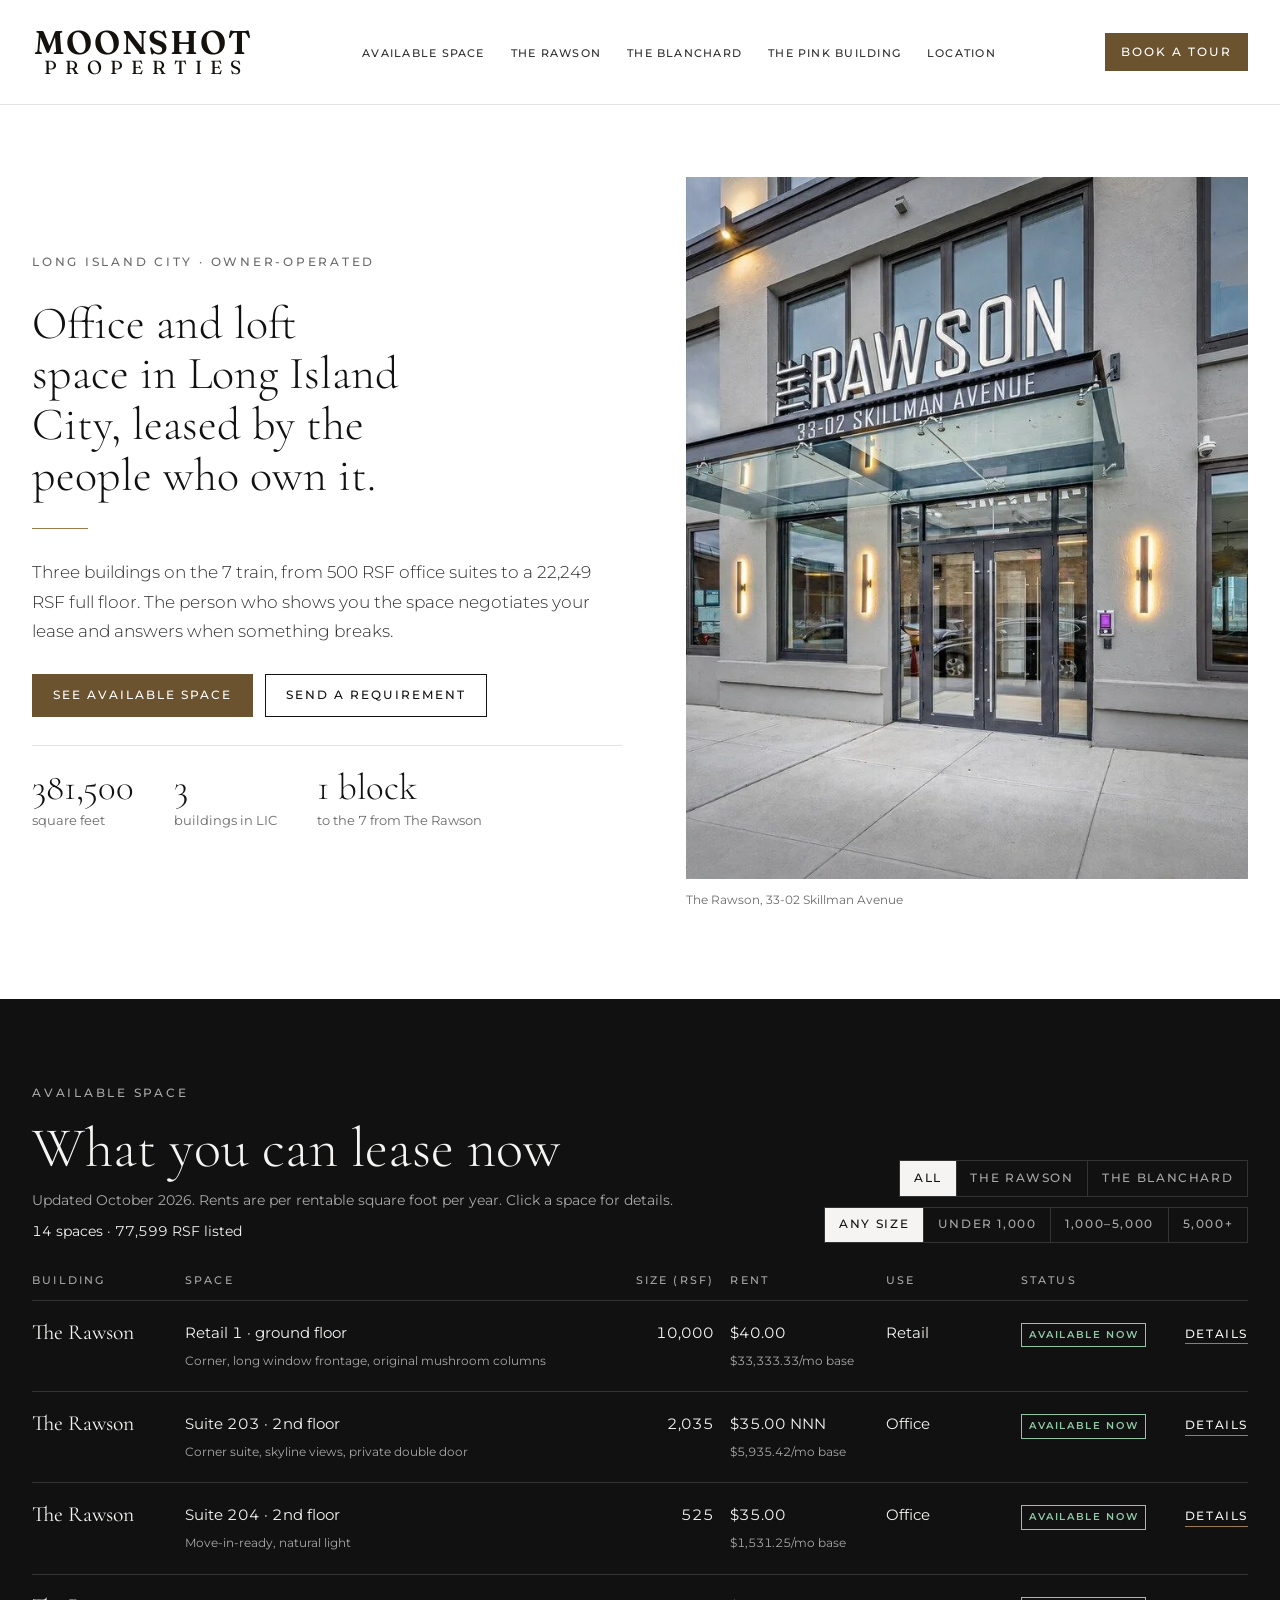
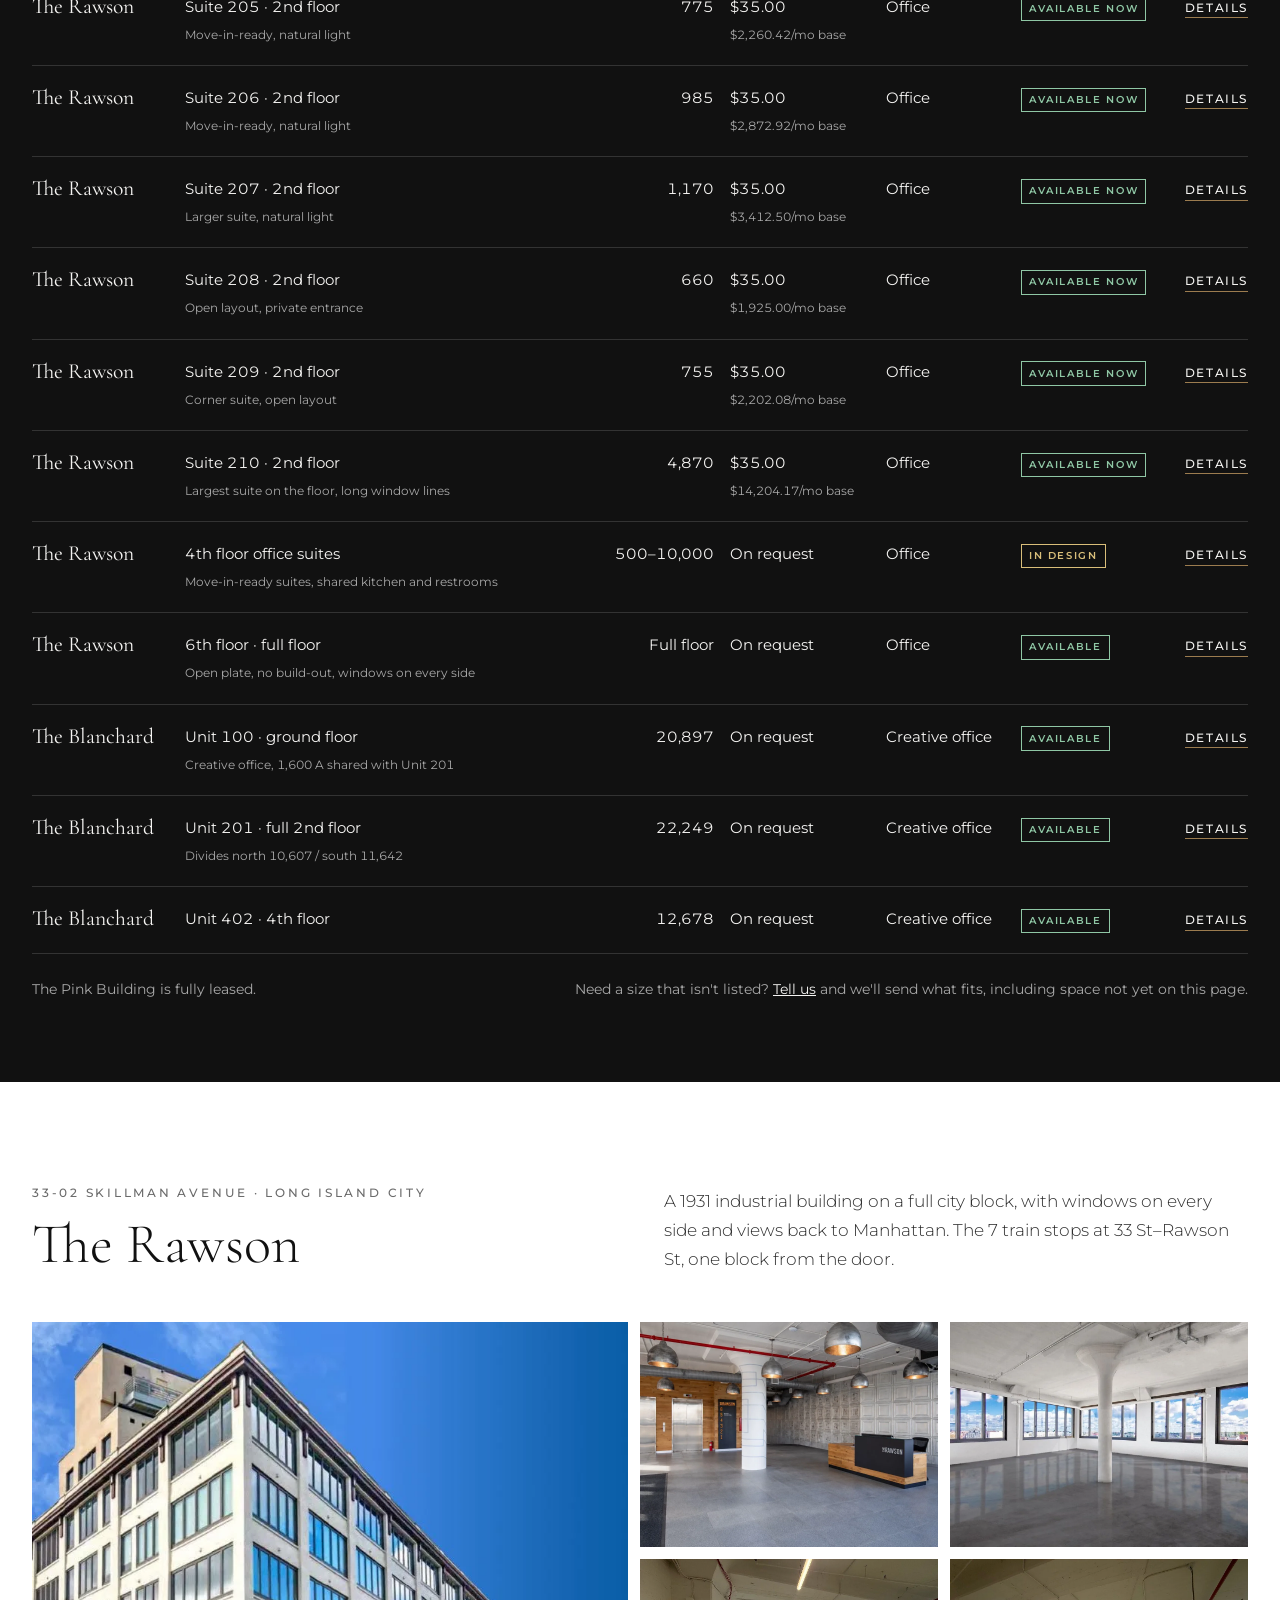
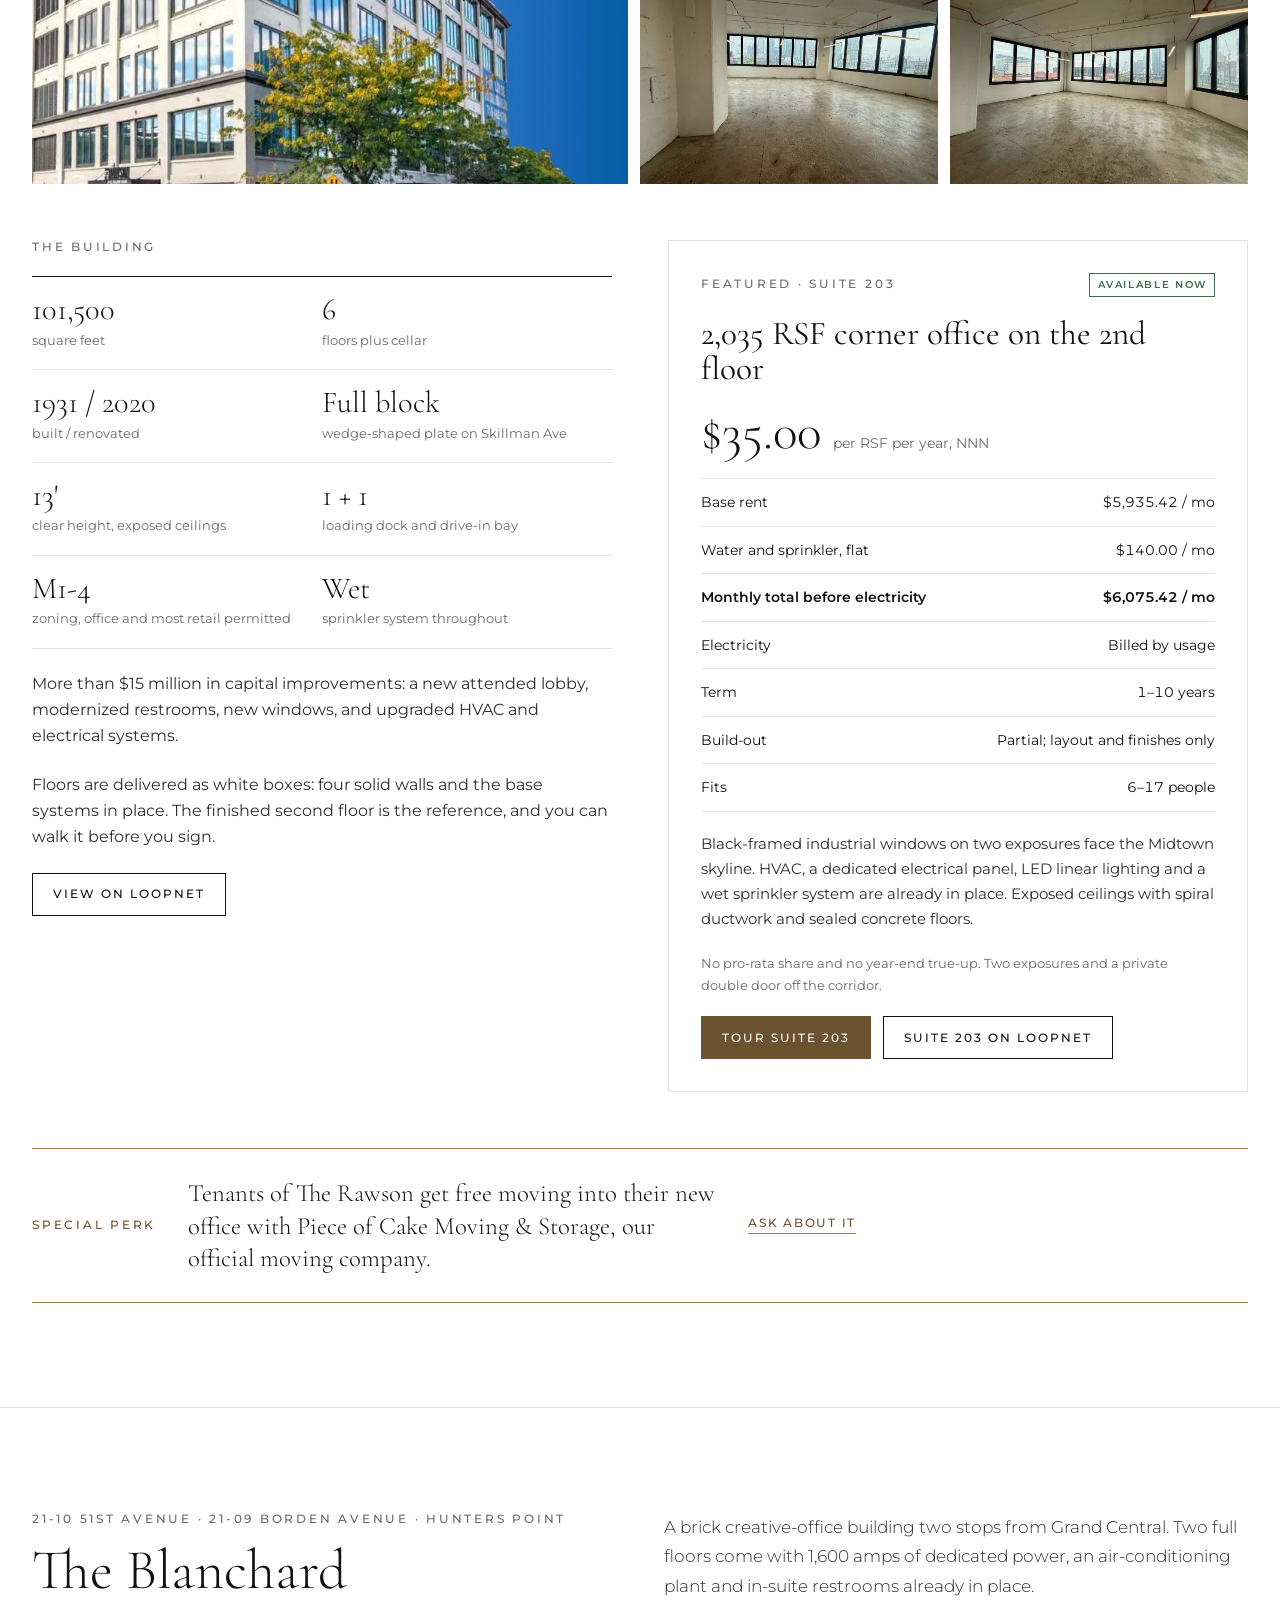
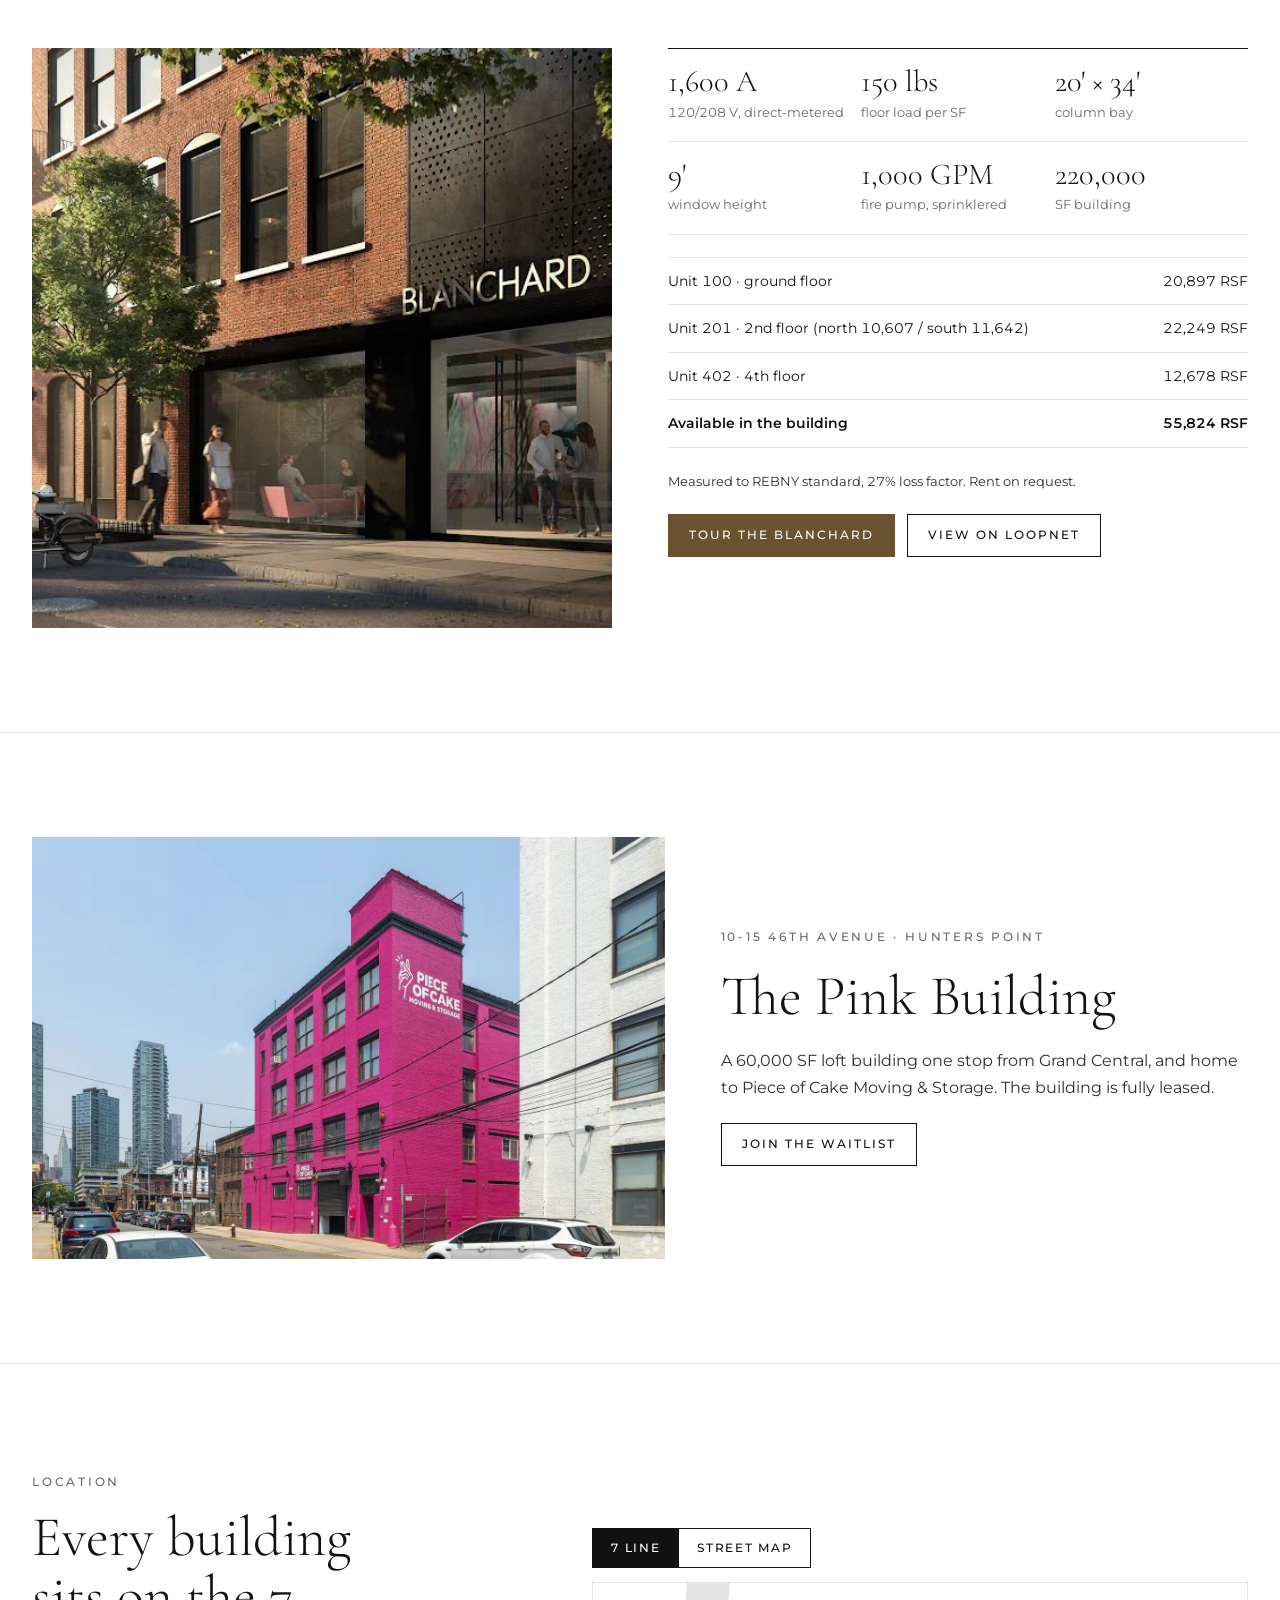
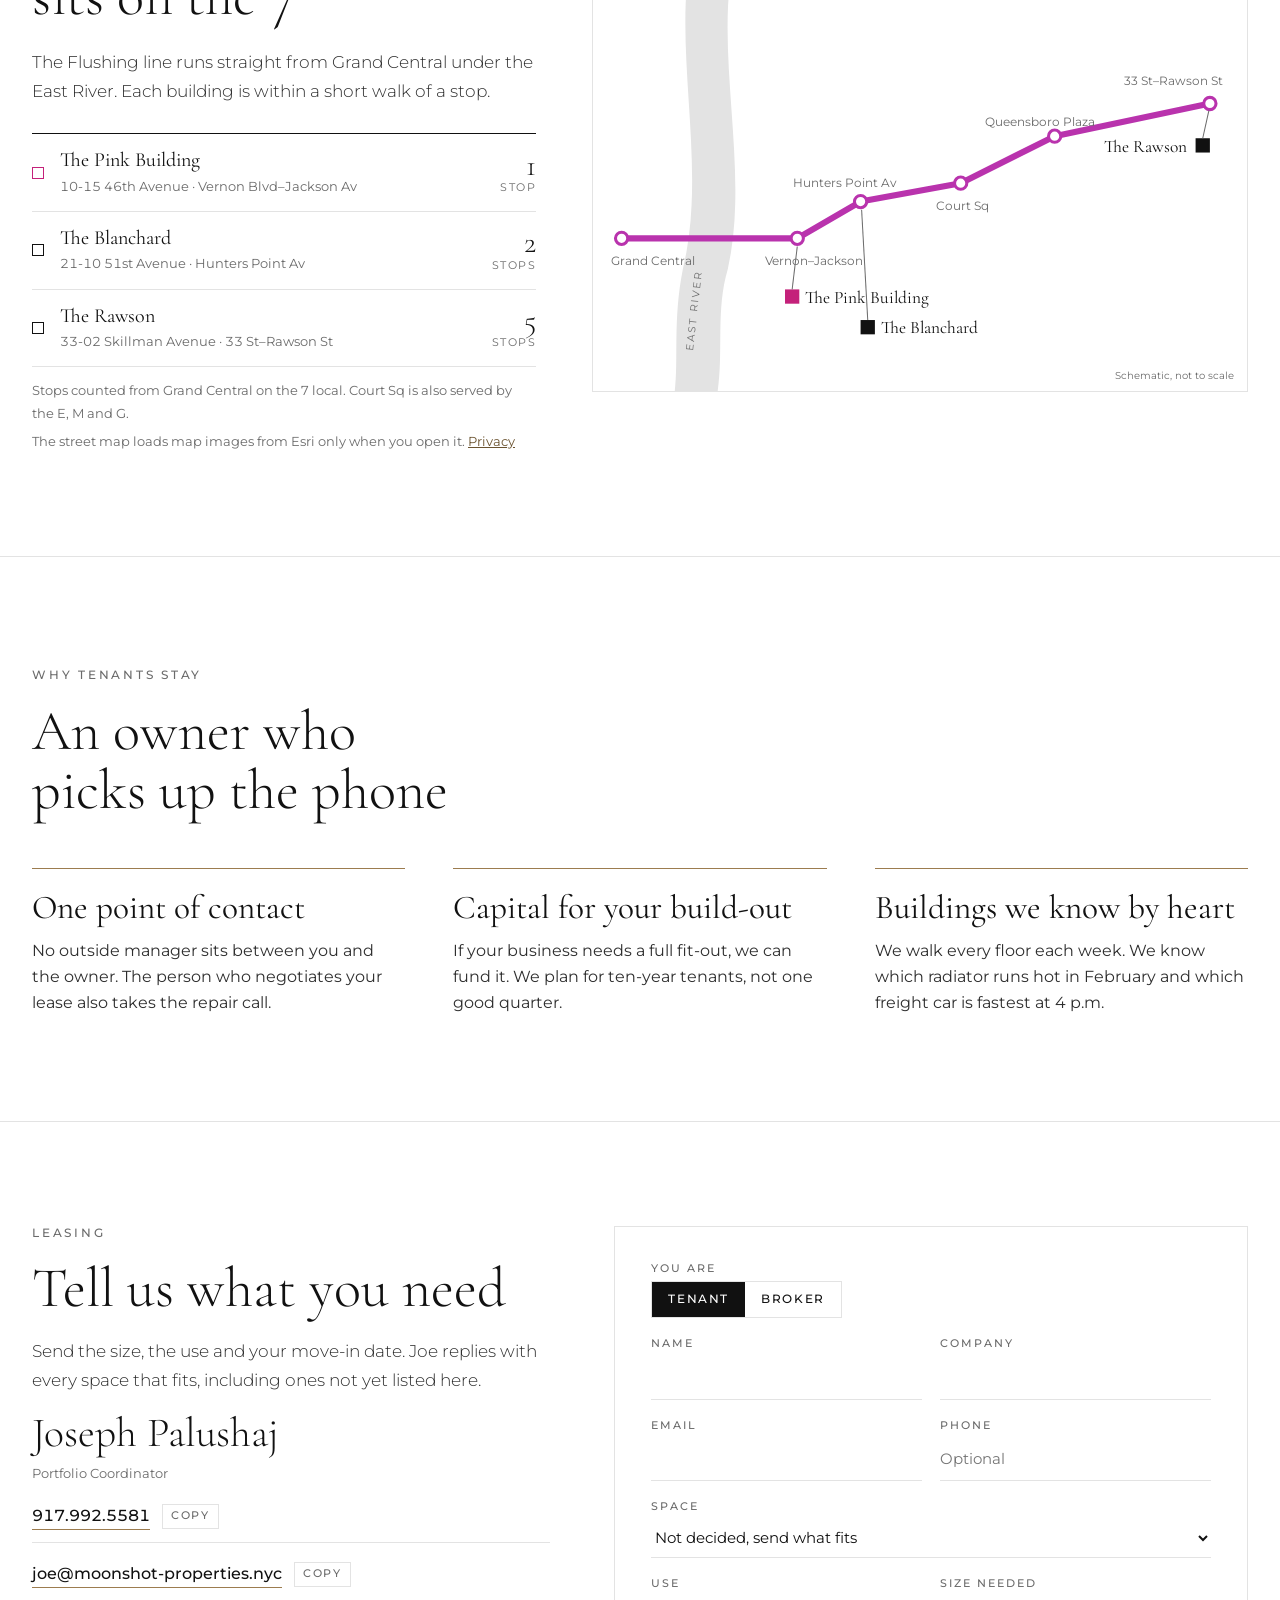
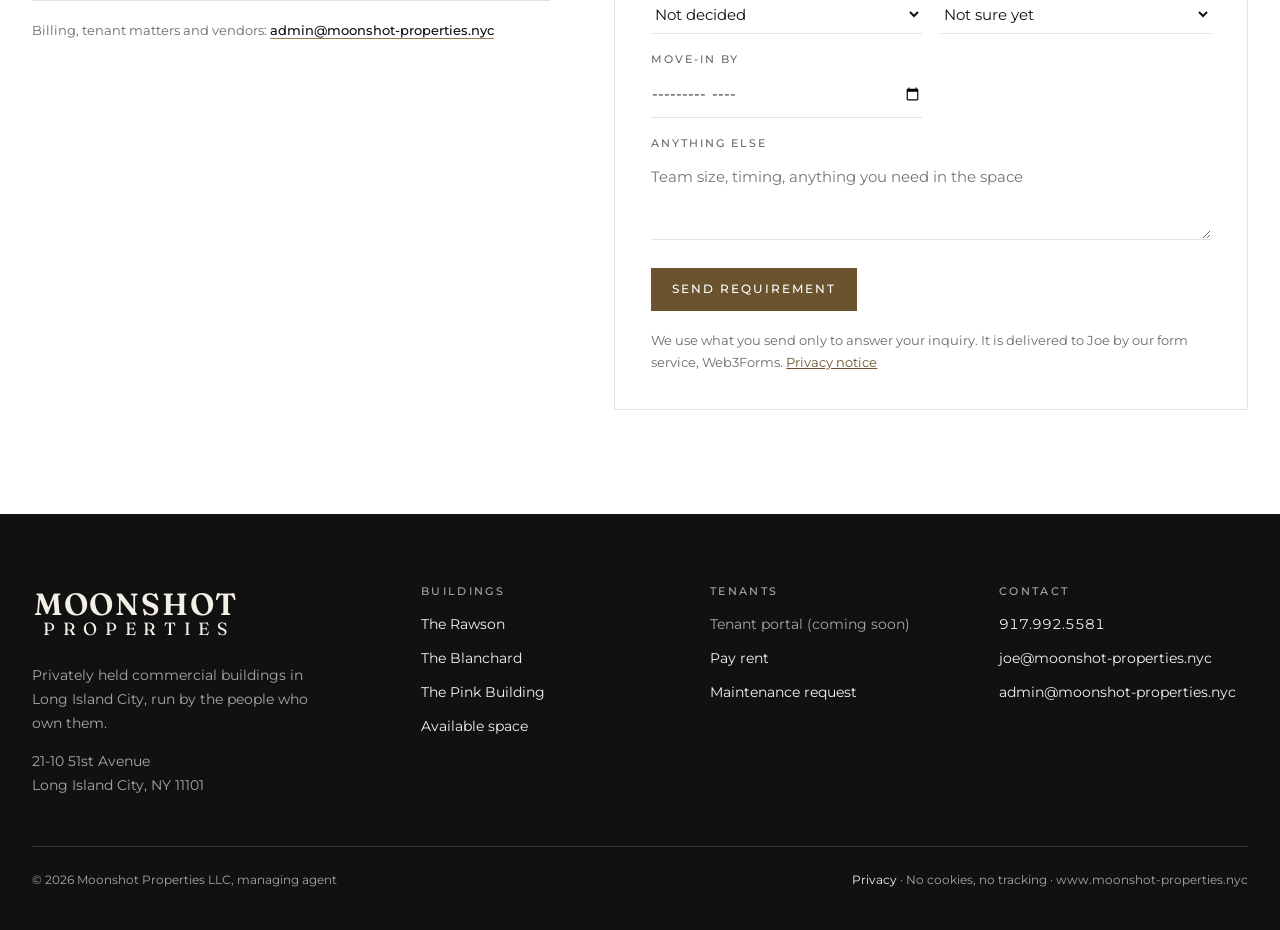
==== index.html @ b62a462c "v6.1 privacy and security" ====
<!DOCTYPE html>
<html lang="en">
<head>
<meta charset="utf-8">
<meta name="viewport" content="width=device-width, initial-scale=1, viewport-fit=cover">
<title>Moonshot Properties — Office and Loft Space in Long Island City</title>
<meta name="description" content="Office and loft space in Long Island City, leased by the people who own it. Three buildings on the 7 train, from 500 RSF office suites to a 22,249 RSF full floor.">
<link rel="canonical" href="https://www.moonshot-properties.nyc/">
<meta name="referrer" content="strict-origin-when-cross-origin">
<meta name="theme-color" content="#15110d">
<meta name="format-detection" content="telephone=yes">
<!-- GitHub Pages cannot set response headers, so the Content-Security-Policy ships here. See README.md. -->
<meta http-equiv="Content-Security-Policy" content="default-src 'none'; base-uri 'self'; form-action 'self'; object-src 'none'; script-src 'self'; style-src 'self' 'unsafe-inline'; font-src 'self'; img-src 'self' data: https://server.arcgisonline.com; connect-src https://api.web3forms.com; manifest-src 'self'; upgrade-insecure-requests">

<meta property="og:type" content="website">
<meta property="og:site_name" content="Moonshot Properties">
<meta property="og:title" content="Moonshot Properties — Office and Loft Space in Long Island City">
<meta property="og:description" content="Three buildings on the 7 train, from 500 RSF office suites to a 22,249 RSF full floor. Leased by the people who own them.">
<meta property="og:url" content="https://www.moonshot-properties.nyc/">
<meta property="og:image" content="https://www.moonshot-properties.nyc/images/og-image.jpg">
<meta property="og:image:width" content="1200">
<meta property="og:image:height" content="630">
<meta property="og:image:alt" content="The Blanchard, 21-10 51st Avenue, Long Island City">
<meta name="twitter:card" content="summary_large_image">
<meta name="twitter:title" content="Moonshot Properties — Office and Loft Space in Long Island City">
<meta name="twitter:description" content="Three buildings on the 7 train, leased by the people who own them.">
<meta name="twitter:image" content="https://www.moonshot-properties.nyc/images/og-image.jpg">

<link rel="icon" href="/favicon.ico" sizes="any">
<link rel="icon" href="/favicon.svg" type="image/svg+xml">
<link rel="icon" type="image/png" sizes="32x32" href="/favicon-32.png">
<link rel="icon" type="image/png" sizes="16x16" href="/favicon-16.png">
<link rel="icon" type="image/png" sizes="192x192" href="/favicon-192.png">
<link rel="apple-touch-icon" sizes="180x180" href="/favicon-180.png">
<link rel="manifest" href="/site.webmanifest">

<link rel="preload" href="fonts/montserrat-400.woff2" as="font" type="font/woff2" crossorigin="anonymous">
<link rel="preload" href="fonts/cormorant-garamond-300.woff2" as="font" type="font/woff2" crossorigin="anonymous">
<link rel="stylesheet" href="fonts/fonts.css">

<style>
:root{--bg:#fff;--surface:#fff;--ink:#111;--graphite:#2e2e2e;--muted:#6b6b6b;--line:#e3e3e3;--accent:#6b5330;--rule:#9c7c4f;--on-accent:#fff;--logo:#15110d;--ok:#3f6b52;
  --band:#111;--band-2:#1a1a1a;--band-ink:#f5f4f2;--band-muted:#a8a8a8;--band-line:#333;--seven:#b933ad;--pink:#c4217a;
  --serif:"Cormorant Garamond",Georgia,"Times New Roman",serif;--sans:"Montserrat",system-ui,-apple-system,"Segoe UI",sans-serif;color-scheme:light}
@media (prefers-color-scheme:dark){:root{--bg:#111;--surface:#1c1c1c;--ink:#f5f4f2;--graphite:#d6d3ce;--muted:#8e8a84;--line:#333;--accent:#b99a6b;--rule:#b99a6b;--on-accent:#111;--logo:#f4efe6;--ok:#6fa98a;--band:#000;--band-2:#151515;--band-line:#2a2a2a;color-scheme:dark}}
*{box-sizing:border-box}
html{scroll-behavior:smooth;scroll-padding-top:110px;-webkit-text-size-adjust:100%}
body{margin:0;background:var(--bg);color:var(--ink);font:400 15.5px/1.7 var(--sans);-webkit-font-smoothing:antialiased}
h1,h2,h3,h4,p{margin:0}
img{display:block;max-width:100%;height:auto}
a{color:var(--accent)}a:hover{color:var(--ink)}
button,input,select,textarea{font:inherit}
:focus-visible{outline:2px solid var(--rule);outline-offset:3px}
.skip{position:absolute;left:-9999px;top:0;background:var(--ink);color:var(--bg);padding:12px 20px;z-index:2000;text-decoration:none}
.skip:focus{left:12px;top:12px}
.wrap{max-width:1320px;margin:0 auto;padding-inline:clamp(16px,3vw,32px)}
.label{font:500 .72rem/1.3 var(--sans);letter-spacing:.24em;text-transform:uppercase;color:var(--muted)}
h1{font:300 clamp(2.2rem,3.6vw,3.4rem)/1.1 var(--serif);max-width:17ch;text-wrap:balance}
h2{font:300 clamp(2.3rem,4.4vw,3.8rem)/1.05 var(--serif);text-wrap:balance}
h3{font:400 clamp(1.7rem,2.6vw,2.2rem)/1.05 var(--serif)}
.lede{font-size:1.08rem;font-weight:300;color:var(--graphite);max-width:54ch;text-wrap:pretty}
.num{font-variant-numeric:tabular-nums lining-nums}
.rule{width:56px;height:1px;background:var(--rule);border:0;margin:0}
.note{font-size:.82rem;color:var(--muted)}
.btn{display:inline-flex;align-items:center;justify-content:center;gap:.6em;font:500 .78rem/1 var(--sans);letter-spacing:.16em;text-transform:uppercase;padding:1.15em 1.6em;border:1px solid var(--ink);border-radius:0;background:transparent;color:var(--ink);text-decoration:none;cursor:pointer;transition:background .2s,color .2s,border-color .2s}
.btn:hover{background:var(--ink);color:var(--bg)}
.btn-solid{background:var(--accent);border-color:var(--accent);color:var(--on-accent)}
.btn-solid:hover{background:var(--ink);border-color:var(--ink);color:var(--bg)}
.btn-row{display:flex;flex-wrap:wrap;gap:12px}
.textlink{font:500 .78rem/1 var(--sans);letter-spacing:.14em;text-transform:uppercase;color:var(--accent);text-decoration:none;border-bottom:1px solid var(--rule);padding-bottom:4px}

/* header */
.top{position:sticky;top:0;z-index:1000;background:var(--bg);border-bottom:1px solid var(--line)}
.nav{display:flex;align-items:center;justify-content:space-between;gap:24px;height:104px}
.brand{display:block;flex:none;color:var(--logo)}.brand svg{display:block;height:60px;width:auto}
.nav-links{display:flex;gap:26px;list-style:none;margin:0;padding:0;white-space:nowrap}
.nav-links a{font:500 .7rem/1 var(--sans);letter-spacing:.11em;text-transform:uppercase;text-decoration:none;color:var(--graphite)}
.nav-links a:hover{color:var(--accent)}
.nav-actions{display:flex;gap:10px;flex:none}
.nav-actions .btn{padding:.95em 1.2em;white-space:nowrap}
.menu-btn{display:none}
.mobile-nav{display:none;border-top:1px solid var(--line);padding:8px clamp(16px,3vw,32px) 20px}
.mobile-nav a{display:block;font:400 1.5rem/1.2 var(--serif);color:var(--ink);text-decoration:none;padding:14px 0;border-bottom:1px solid var(--line)}
.top.open .mobile-nav{display:block}
@media (max-width:1140px){.nav-links{display:none}.menu-btn{display:inline-flex}}
@media (max-width:640px){.nav{height:80px}.brand svg{height:42px}}

/* hero */
.hero{display:grid;grid-template-columns:1.05fr 1fr;gap:64px;align-items:center;padding-block:72px 88px}
.hero-copy{display:flex;flex-direction:column;gap:28px}
.facts{display:flex;flex-wrap:wrap;gap:20px 40px;border-top:1px solid var(--line);padding-top:24px}
.fact b{display:block;font:300 2.3rem/1 var(--serif)}
.fact span{font-size:.8rem;color:var(--muted)}
.hero figure{margin:0}
.hero figure img{width:100%;aspect-ratio:4/5;object-fit:cover}
figcaption{font-size:.78rem;color:var(--muted);margin-top:10px}
@media (max-width:960px){.hero{grid-template-columns:1fr;gap:40px;padding-block:44px 64px}.hero figure img{aspect-ratio:4/3}}

/* availability */
.avail{background:var(--band);color:var(--band-ink);padding-block:80px}
.avail .label{color:var(--band-muted)}
.avail-head{display:flex;justify-content:space-between;align-items:flex-end;gap:24px;flex-wrap:wrap;margin-bottom:32px}
.avail-head p{color:var(--band-muted);font-size:.9rem;margin-top:10px}
.avail-head .count{color:var(--band-ink);margin-top:6px}
.filters{display:flex;flex-direction:column;gap:10px;align-items:flex-start}
@media (min-width:1180px){.filters{align-items:flex-end}}
.seg{display:flex;flex-wrap:wrap;border:1px solid var(--band-line)}
.seg button{font:500 .72rem/1 var(--sans);letter-spacing:.14em;text-transform:uppercase;background:transparent;color:var(--band-muted);border:0;border-right:1px solid var(--band-line);padding:1em 1.2em;cursor:pointer;border-radius:0}
.seg button:last-child{border-right:0}
.seg button[aria-pressed="true"]{background:var(--band-ink);color:#111}
table{width:100%;border-collapse:collapse}
th{font:500 .68rem/1 var(--sans);letter-spacing:.2em;text-transform:uppercase;color:var(--band-muted);text-align:left;padding:0 16px 14px 0;border-bottom:1px solid var(--band-line)}
th.r,td.r{text-align:right}
tr.row{cursor:pointer}
tr.row:hover,tr.row.open{background:var(--band-2)}
td{padding:20px 16px 20px 0;border-bottom:1px solid var(--band-line);vertical-align:top;font-size:.92rem}
tr.row.open td{border-bottom-color:var(--band-2)}
td.bldg{font:400 1.35rem/1.1 var(--serif);white-space:nowrap}
td small{display:block;color:var(--band-muted);font-size:.78rem;margin-top:4px}
td.act{padding-right:0;text-align:right}
.st{display:inline-block;font:600 .64rem/1 var(--sans);letter-spacing:.16em;text-transform:uppercase;padding:.6em .7em;border:1px solid currentColor;white-space:nowrap;color:#8fc7a5}
.st.design{color:#d9be7a}
.toggle{background:none;border:0;padding:0 0 3px;color:var(--band-ink);font:500 .72rem/1 var(--sans);letter-spacing:.14em;text-transform:uppercase;border-bottom:1px solid #9c7c4f;cursor:pointer;white-space:nowrap}
tr.detail td{background:var(--band-2);padding:0 24px}
.detail-grid{display:grid;grid-template-columns:repeat(auto-fit,minmax(min(100%,340px),1fr));gap:28px 48px;padding:4px 0 32px}
.detail-grid p{font-size:.92rem;line-height:1.7;color:#d6d3ce;max-width:62ch;text-wrap:pretty}
.chips{display:flex;flex-wrap:wrap;gap:8px;margin-top:16px}
.chips span{font-size:.78rem;color:var(--band-ink);border:1px solid var(--band-line);padding:6px 10px}
.specs{border-top:1px solid var(--band-line);font-size:.88rem;margin-bottom:18px}
.specs div{display:flex;justify-content:space-between;gap:16px;padding:10px 0;border-bottom:1px solid var(--band-line)}
.specs dt{color:var(--band-muted)}.specs dd{margin:0;text-align:right}
.btn-light{background:#b99a6b;border-color:#b99a6b;color:#111}
.btn-light:hover{background:var(--band-ink);border-color:var(--band-ink);color:#111}
.btn-outline-light{border-color:var(--band-ink);color:var(--band-ink)}
.btn-outline-light:hover{background:var(--band-ink);color:#111}
.cards{display:none;border-top:1px solid var(--band-line)}
.card{border-bottom:1px solid var(--band-line)}
.card.open{background:var(--band-2)}
.card-head{display:flex;flex-direction:column;gap:6px;padding:18px 0;cursor:pointer;width:100%;background:none;border:0;color:inherit;text-align:left}
.card-head .t{display:flex;justify-content:space-between;gap:12px;align-items:baseline}
.card-head .bn{font:400 1.35rem/1.1 var(--serif)}
.card-head .meta{font-size:.82rem;color:var(--band-muted)}
.card .detail-grid{padding:0 0 24px}
@media (max-width:760px){.table-wrap{display:none}.cards{display:block}}
.avail-foot{display:flex;justify-content:space-between;gap:16px;flex-wrap:wrap;margin-top:24px;font-size:.85rem;color:var(--band-muted)}
.avail-foot a{color:var(--band-ink)}

/* buildings */
section.bld{padding-block:104px;border-bottom:1px solid var(--line)}
.bld-head{display:grid;grid-template-columns:1fr 1fr;gap:48px;align-items:end;margin-bottom:48px}
.bld-head .addr{display:flex;flex-direction:column;gap:14px}
.gallery{display:grid;grid-template-columns:2fr 1fr 1fr;gap:12px}
.gallery img{width:100%;height:100%;object-fit:cover;aspect-ratio:4/3}
.gallery .big{grid-row:span 2;aspect-ratio:4/3.1}
.split{display:grid;grid-template-columns:1fr 1fr;gap:56px;margin-top:56px}
.col{display:flex;flex-direction:column;gap:22px}
.col p{color:var(--graphite);max-width:58ch}
.facts-list{display:grid;grid-template-columns:1fr 1fr;border-top:1px solid var(--ink)}
.facts-list.fill{grid-template-columns:repeat(auto-fill,minmax(150px,1fr))}
.facts-list div{padding:16px 16px 16px 0;border-bottom:1px solid var(--line)}
.facts-list b{display:block;font:300 1.9rem/1.1 var(--serif)}
.facts-list span{font-size:.8rem;color:var(--muted)}
.feature{border:1px solid var(--line);background:var(--surface);padding:clamp(22px,3vw,32px);display:flex;flex-direction:column;gap:20px}
.feature-top{display:flex;justify-content:space-between;gap:12px;flex-wrap:wrap;align-items:center}
.feature .st{color:var(--ok)}
.price{display:flex;align-items:baseline;gap:12px;flex-wrap:wrap}
.price b{font:300 3.2rem/1 var(--serif)}
.price span{color:var(--muted);font-size:.85rem}
.lines{border-top:1px solid var(--line);font-size:.9rem}
.lines div{display:flex;justify-content:space-between;gap:16px;padding:11px 0;border-bottom:1px solid var(--line)}
.lines div span:last-child{text-align:right}
.lines .tot{font-weight:600}
.perk{margin-top:56px;display:flex;flex-wrap:wrap;gap:12px 32px;align-items:center;border-top:1px solid var(--rule);border-bottom:1px solid var(--rule);padding-block:28px}
.perk .label{color:var(--accent)}
.perk p{flex:1 1 380px;font:300 1.55rem/1.3 var(--serif);max-width:44ch}
.one-img img{width:100%;aspect-ratio:1/1;object-fit:cover}
.pink-grid{display:grid;grid-template-columns:1.2fr 1fr;gap:56px;align-items:center}
.pink-grid img{width:100%;aspect-ratio:3/2;object-fit:cover}
@media (max-width:900px){.bld-head,.split,.pink-grid{grid-template-columns:1fr;gap:32px}}
@media (max-width:760px){.gallery{grid-template-columns:1fr 1fr}.gallery .big{grid-column:span 2;grid-row:auto}}
@media (max-width:640px){section.bld{padding-block:64px}}

/* location */
.loc{padding-block:104px;border-bottom:1px solid var(--line)}
.loc-grid{display:grid;grid-template-columns:1fr 1.3fr;gap:56px;align-items:center}
.stops{border-top:1px solid var(--ink);margin-top:28px}
.stop{display:grid;grid-template-columns:auto 1fr auto;gap:16px;align-items:center;width:100%;padding:14px 0;border:0;border-bottom:1px solid var(--line);background:none;color:var(--ink);text-align:left;cursor:pointer}
.stop i{width:12px;height:12px;border:1.5px solid var(--ink)}
.stop.pink i{border-color:var(--pink)}
.stop[aria-pressed="true"] i{background:var(--ink)}
.stop.pink[aria-pressed="true"] i{background:var(--pink)}
.stop b{font:400 1.25rem/1.2 var(--serif)}
.stop small{display:block;font-size:.82rem;color:var(--muted)}
.stop em{font-style:normal;font:300 1.9rem/1 var(--serif);text-align:right}
.stop em small{font:400 .7rem/1.2 var(--sans);letter-spacing:.14em;text-transform:uppercase}
.map-col{display:flex;flex-direction:column;gap:14px;min-width:0}
.map-seg{display:flex;border:1px solid var(--ink);align-self:flex-start}
.map-seg button{font:500 .75rem/1 var(--sans);letter-spacing:.14em;text-transform:uppercase;padding:13px 18px;cursor:pointer;border:0;border-radius:0;background:transparent;color:var(--ink)}
.map-seg button+button{border-left:1px solid var(--ink)}
.map-seg button[aria-pressed="true"]{background:var(--ink);color:var(--bg)}
.map-frame{position:relative;z-index:0;border:1px solid var(--line);aspect-ratio:640/400;min-height:300px;overflow:hidden;background:var(--surface)}
#map{position:absolute;inset:0}
.schematic{position:absolute;inset:0;z-index:1100;background:var(--surface);display:flex;align-items:center;transition:opacity .5s}
.map-frame.street .schematic{opacity:0;pointer-events:none}
.schematic svg{display:block;width:100%;height:auto}
.leaflet-container{font-family:var(--sans)}
@media (max-width:960px){.loc-grid{grid-template-columns:1fr}}

/* approach */
.approach{padding-block:104px;border-bottom:1px solid var(--line)}
.three{display:grid;grid-template-columns:repeat(3,1fr);gap:48px;margin-top:48px}
.three div{border-top:1px solid var(--rule);padding-top:22px;display:flex;flex-direction:column;gap:12px}
.three p{color:var(--graphite)}
@media (max-width:860px){.three{grid-template-columns:1fr;gap:32px}}

/* contact */
.contact{padding-block:104px}
.contact-grid{display:grid;grid-template-columns:.9fr 1.1fr;gap:64px}
.person{display:flex;flex-direction:column;gap:18px}
.person .who{font:300 2.6rem/1 var(--serif)}
.copyrow{display:flex;align-items:center;gap:12px;flex-wrap:wrap;border-bottom:1px solid var(--line);padding-bottom:12px}
.copyrow a,.person .note a{font-weight:500;color:var(--ink);text-decoration:none;border-bottom:1px solid var(--rule)}
.copy{font:500 .66rem/1 var(--sans);letter-spacing:.14em;text-transform:uppercase;background:transparent;border:1px solid var(--line);color:var(--muted);padding:.6em .8em;cursor:pointer;border-radius:0}
.copy:hover{border-color:var(--ink);color:var(--ink)}
form{border:1px solid var(--line);background:var(--surface);padding:clamp(22px,3vw,36px);display:grid;grid-template-columns:1fr 1fr;gap:20px 18px;align-content:start}
.field{display:flex;flex-direction:column;gap:7px}
.field.full{grid-column:1/-1}
.field>span{font:500 .68rem/1 var(--sans);letter-spacing:.18em;text-transform:uppercase;color:var(--muted)}
.role{display:flex;border:1px solid var(--line);align-self:flex-start}
.role button{font:500 .72rem/1 var(--sans);letter-spacing:.14em;text-transform:uppercase;padding:12px 16px;border:0;border-radius:0;cursor:pointer;background:transparent;color:var(--ink)}
.role button[aria-pressed="true"]{background:var(--ink);color:var(--bg)}
input,select,textarea{font-size:.95rem;color:var(--ink);background:var(--surface);border:0;border-bottom:1px solid var(--line);border-radius:0;padding:.55em 0;width:100%}
textarea{min-height:84px;resize:vertical}
input:focus,select:focus,textarea:focus{outline:none;border-bottom-color:var(--rule)}
.hp{position:absolute;left:-9999px}
.form-foot{grid-column:1/-1;display:flex;align-items:center;gap:18px;flex-wrap:wrap;margin-top:8px}
.f-status{font-size:.85rem;color:var(--ok);min-height:1.2em}
.f-status.err{color:#b04a3a}
@media (max-width:900px){.contact-grid{grid-template-columns:1fr;gap:40px}}
@media (max-width:560px){form{grid-template-columns:1fr}}

/* footer */
footer{background:var(--band);color:var(--band-ink);padding-block:72px 40px}
.fgrid{display:grid;grid-template-columns:1.4fr 1fr 1fr 1fr;gap:40px}
footer .flogo{display:block;color:#f4efe6;height:56px;width:auto;margin-bottom:22px}
footer h4{font:500 .68rem/1 var(--sans);letter-spacing:.22em;text-transform:uppercase;color:var(--band-muted);margin:0 0 16px}
footer ul{list-style:none;margin:0;padding:0;display:flex;flex-direction:column;gap:10px;font-size:.88rem}
footer a{color:var(--band-ink);text-decoration:none}
footer a:hover{color:#b99a6b}
footer p{font-size:.88rem;color:var(--band-muted)}
.soon{color:var(--band-muted)}
.fbase{border-top:1px solid var(--band-line);margin-top:48px;padding-top:22px;display:flex;justify-content:space-between;gap:16px;flex-wrap:wrap;font-size:.78rem;color:var(--band-muted)}
@media (max-width:900px){.fgrid{grid-template-columns:1fr 1fr}}
@media (max-width:480px){.fgrid{grid-template-columns:1fr}}

@media (prefers-reduced-motion:reduce){html{scroll-behavior:auto}*{transition:none!important;animation:none!important}}
@media print{.top,form,.map-col{display:none}}
</style>
</head>
<body>

<a class="skip" href="#available">Skip to available space</a>

<header class="top" id="top-bar">
  <div class="wrap nav">
    <a class="brand" href="#top" aria-label="Moonshot Properties home">
      <svg viewBox="0 0 700 190" xmlns="http://www.w3.org/2000/svg" role="img" aria-label="Moonshot Properties"><text x="353" y="100" text-anchor="middle" font-family="Fraunces,Georgia,serif" font-weight="600" font-size="104" letter-spacing="6" fill="currentColor">MOONSHOT</text><text x="363" y="165" text-anchor="middle" font-family="Fraunces,Georgia,serif" font-weight="400" font-size="60" letter-spacing="26" fill="currentColor">PROPERTIES</text></svg>
    </a>
    <nav aria-label="Primary"><ul class="nav-links">
      <li><a href="#available">Available space</a></li>
      <li><a href="#rawson">The Rawson</a></li>
      <li><a href="#blanchard">The Blanchard</a></li>
      <li><a href="#pink">The Pink Building</a></li>
      <li><a href="#location">Location</a></li>
    </ul></nav>
    <div class="nav-actions">
      <a class="btn btn-solid" href="#contact">Book a tour</a>
      <button class="btn menu-btn" type="button" aria-expanded="false" aria-controls="mobile-nav" id="menu-btn">Menu</button>
    </div>
  </div>
  <nav class="mobile-nav" id="mobile-nav" aria-label="Primary">
    <a href="#available">Available space</a>
    <a href="#rawson">The Rawson</a>
    <a href="#blanchard">The Blanchard</a>
    <a href="#pink">The Pink Building</a>
    <a href="#location">Location</a>
  </nav>
</header>

<main id="top">
  <div class="wrap hero">
    <div class="hero-copy">
      <span class="label">Long Island City · Owner-operated</span>
      <h1>Office and loft space in Long Island City, leased by the people who own it.</h1>
      <hr class="rule">
      <p class="lede">Three buildings on the 7 train, from 500 RSF office suites to a 22,249 RSF full floor. The person who shows you the space negotiates your lease and answers when something breaks.</p>
      <div class="btn-row">
        <a class="btn btn-solid" href="#available">See available space</a>
        <a class="btn" href="#contact">Send a requirement</a>
      </div>
      <div class="facts num">
        <div class="fact"><b>381,500</b><span>square feet</span></div>
        <div class="fact"><b>3</b><span>buildings in LIC</span></div>
        <div class="fact"><b>1 block</b><span>to the 7 from The Rawson</span></div>
      </div>
    </div>
    <figure>
      <img src="images/rawson-entrance.webp" alt="Entrance canopy of The Rawson at 33-02 Skillman Avenue" width="1125" height="844" fetchpriority="high">
      <figcaption>The Rawson, 33-02 Skillman Avenue</figcaption>
    </figure>
  </div>

  <section class="avail" id="available" aria-labelledby="avail-title">
    <div class="wrap">
      <div class="avail-head">
        <div>
          <span class="label">Available space</span>
          <h2 id="avail-title" style="margin-top:14px">What you can lease now</h2>
          <p>Updated October 2026. Rents are per rentable square foot per year. Click a space for details.</p>
          <p class="count num" id="count" aria-live="polite"></p>
        </div>
        <div class="filters">
          <div class="seg" role="group" aria-label="Filter by building" id="f-building">
            <button type="button" data-v="all" aria-pressed="true">All</button>
            <button type="button" data-v="rawson" aria-pressed="false">The Rawson</button>
            <button type="button" data-v="blanchard" aria-pressed="false">The Blanchard</button>
          </div>
          <div class="seg" role="group" aria-label="Filter by size" id="f-size">
            <button type="button" data-v="all" aria-pressed="true">Any size</button>
            <button type="button" data-v="s" aria-pressed="false">Under 1,000</button>
            <button type="button" data-v="m" aria-pressed="false">1,000–5,000</button>
            <button type="button" data-v="l" aria-pressed="false">5,000+</button>
          </div>
        </div>
      </div>
      <div class="table-wrap">
        <table class="num">
          <thead><tr><th scope="col">Building</th><th scope="col">Space</th><th scope="col" class="r">Size (RSF)</th><th scope="col">Rent</th><th scope="col">Use</th><th scope="col">Status</th><th scope="col"><span class="hp">Details</span></th></tr></thead>
          <tbody id="rows"></tbody>
        </table>
      </div>
      <div class="cards num" id="cards"></div>
      <noscript><p style="color:#a8a8a8;margin-top:16px">The full list of spaces needs JavaScript. Call 917.992.5581 or write to joe@moonshot-properties.nyc.</p></noscript>
      <div class="avail-foot"><span>The Pink Building is fully leased.</span><span>Need a size that isn't listed? <a href="#contact">Tell us</a> and we'll send what fits, including space not yet on this page.</span></div>
    </div>
  </section>

  <section class="bld" id="rawson" aria-labelledby="rawson-title">
    <div class="wrap">
      <div class="bld-head">
        <div class="addr"><span class="label">33-02 Skillman Avenue · Long Island City</span><h2 id="rawson-title">The Rawson</h2></div>
        <p class="lede">A 1931 industrial building on a full city block, with windows on every side and views back to Manhattan. The 7 train stops at 33 St–Rawson St, one block from the door.</p>
      </div>
      <div class="gallery">
        <img class="big" src="images/rawson-building.webp" alt="The Rawson, a six-story white industrial building" width="791" height="629" loading="lazy" decoding="async">
        <img src="images/rawson-lobby.webp" alt="Lobby with reception desk and elevators" width="1200" height="900" loading="lazy" decoding="async">
        <img src="images/rawson-loft-floor.webp" alt="Finished loft floor with polished concrete and large windows" width="1200" height="800" loading="lazy" decoding="async">
        <img src="images/suite-203-skyline.webp" alt="Suite 203 with corner windows facing the skyline" width="1125" height="844" loading="lazy" decoding="async">
        <img src="images/suite-203-floor.webp" alt="Suite 203 open floor with windows on two sides" width="1125" height="844" loading="lazy" decoding="async">
      </div>
      <div class="split">
        <div class="col">
          <span class="label">The building</span>
          <div class="facts-list num">
            <div><b>101,500</b><span>square feet</span></div>
            <div><b>6</b><span>floors plus cellar</span></div>
            <div><b>1931 / 2020</b><span>built / renovated</span></div>
            <div><b>Full block</b><span>wedge-shaped plate on Skillman Ave</span></div>
            <div><b>13'</b><span>clear height, exposed ceilings</span></div>
            <div><b>1 + 1</b><span>loading dock and drive-in bay</span></div>
            <div><b>M1-4</b><span>zoning, office and most retail permitted</span></div>
            <div><b>Wet</b><span>sprinkler system throughout</span></div>
          </div>
          <p>More than $15 million in capital improvements: a new attended lobby, modernized restrooms, new windows, and upgraded HVAC and electrical systems.</p>
          <p>Floors are delivered as white boxes: four solid walls and the base systems in place. The finished second floor is the reference, and you can walk it before you sign.</p>
          <div class="btn-row"><a class="btn" href="https://www.loopnet.com/Listing/33-02-Skillman-Ave-Long-Island-City-NY/42041673/" target="_blank" rel="noopener">View on LoopNet</a></div>
        </div>
        <div class="feature num" id="suite-203">
          <div class="feature-top"><span class="label">Featured · Suite 203</span><span class="st">Available now</span></div>
          <h3>2,035 RSF corner office on the 2nd floor</h3>
          <div class="price"><b>$35.00</b><span>per RSF per year, NNN</span></div>
          <div class="lines">
            <div><span>Base rent</span><span>$5,935.42 / mo</span></div>
            <div><span>Water and sprinkler, flat</span><span>$140.00 / mo</span></div>
            <div class="tot"><span>Monthly total before electricity</span><span>$6,075.42 / mo</span></div>
            <div><span>Electricity</span><span>Billed by usage</span></div>
            <div><span>Term</span><span>1–10 years</span></div>
            <div><span>Build-out</span><span>Partial; layout and finishes only</span></div>
            <div><span>Fits</span><span>6–17 people</span></div>
          </div>
          <p style="font-size:.92rem;color:var(--graphite)">Black-framed industrial windows on two exposures face the Midtown skyline. HVAC, a dedicated electrical panel, LED linear lighting and a wet sprinkler system are already in place. Exposed ceilings with spiral ductwork and sealed concrete floors.</p>
          <p class="note">No pro-rata share and no year-end true-up. Two exposures and a private double door off the corridor.</p>
          <div class="btn-row">
            <a class="btn btn-solid" href="#contact" data-tour="203">Tour Suite 203</a>
            <a class="btn" href="https://www.loopnet.com/Listing/33-02-Skillman-Ave-Long-Island-City-NY/42041673/" target="_blank" rel="noopener">Suite 203 on LoopNet</a>
          </div>
        </div>
      </div>
      <div class="perk">
        <span class="label">Special perk</span>
        <p>Tenants of The Rawson get free moving into their new office with Piece of Cake Moving &amp; Storage, our official moving company.</p>
        <a class="textlink" href="#contact">Ask about it</a>
      </div>
    </div>
  </section>

  <section class="bld" id="blanchard" aria-labelledby="bla-title">
    <div class="wrap">
      <div class="bld-head">
        <div class="addr"><span class="label">21-10 51st Avenue · 21-09 Borden Avenue · Hunters Point</span><h2 id="bla-title">The Blanchard</h2></div>
        <p class="lede">A brick creative-office building two stops from Grand Central. Two full floors come with 1,600 amps of dedicated power, an air-conditioning plant and in-suite restrooms already in place.</p>
      </div>
      <div class="split" style="margin-top:0">
        <div class="one-img"><img src="images/blanchard-storefront.webp" alt="Rendering of The Blanchard's brick facade with glass storefronts and the BLANCHARD sign" width="512" height="512" loading="lazy" decoding="async"></div>
        <div class="col num">
          <div class="facts-list fill">
            <div><b>1,600 A</b><span>120/208 V, direct-metered</span></div>
            <div><b>150 lbs</b><span>floor load per SF</span></div>
            <div><b>20' × 34'</b><span>column bay</span></div>
            <div><b>9'</b><span>window height</span></div>
            <div><b>1,000 GPM</b><span>fire pump, sprinklered</span></div>
            <div><b>220,000</b><span>SF building</span></div>
          </div>
          <div class="lines">
            <div><span>Unit 100 · ground floor</span><span>20,897 RSF</span></div>
            <div><span>Unit 201 · 2nd floor (north 10,607 / south 11,642)</span><span>22,249 RSF</span></div>
            <div><span>Unit 402 · 4th floor</span><span>12,678 RSF</span></div>
            <div class="tot"><span>Available in the building</span><span>55,824 RSF</span></div>
          </div>
          <p class="note">Measured to REBNY standard, 27% loss factor. Rent on request.</p>
          <div class="btn-row">
            <a class="btn btn-solid" href="#contact">Tour The Blanchard</a>
            <a class="btn" href="https://www.loopnet.com/Listing/21-10-51st-Ave-Long-Island-City-NY/29947989/" target="_blank" rel="noopener">View on LoopNet</a>
          </div>
        </div>
      </div>
    </div>
  </section>

  <section class="bld" id="pink" aria-labelledby="pink-title">
    <div class="wrap pink-grid">
      <img src="images/pink-building.webp" alt="The Pink Building, a magenta loft building at 10-15 46th Avenue" width="1350" height="900" loading="lazy" decoding="async">
      <div class="col">
        <span class="label">10-15 46th Avenue · Hunters Point</span>
        <h2 id="pink-title">The Pink Building</h2>
        <p>A 60,000 SF loft building one stop from Grand Central, and home to Piece of Cake Moving &amp; Storage. The building is fully leased.</p>
        <div class="btn-row"><a class="btn" href="#contact" data-tour="pink">Join the waitlist</a></div>
      </div>
    </div>
  </section>

  <section class="loc" id="location" aria-labelledby="loc-title">
    <div class="wrap loc-grid">
      <div>
        <span class="label">Location</span>
        <h2 id="loc-title" style="margin-top:14px">Every building sits on the 7</h2>
        <p class="lede" style="margin-top:20px">The Flushing line runs straight from Grand Central under the East River. Each building is within a short walk of a stop.</p>
        <div class="stops num">
          <button type="button" class="stop pink" data-site="pink" aria-pressed="false"><i></i><span><b>The Pink Building</b><small>10-15 46th Avenue · Vernon Blvd–Jackson Av</small></span><em>1<small>stop</small></em></button>
          <button type="button" class="stop" data-site="blanchard" aria-pressed="false"><i></i><span><b>The Blanchard</b><small>21-10 51st Avenue · Hunters Point Av</small></span><em>2<small>stops</small></em></button>
          <button type="button" class="stop" data-site="rawson" aria-pressed="false"><i></i><span><b>The Rawson</b><small>33-02 Skillman Avenue · 33 St–Rawson St</small></span><em>5<small>stops</small></em></button>
        </div>
        <p class="note" style="margin-top:12px">Stops counted from Grand Central on the 7 local. Court Sq is also served by the E, M and G.</p>
        <p class="note" style="margin-top:6px">The street map loads map images from Esri only when you open it. <a href="/privacy.html">Privacy</a></p>
      </div>
      <div class="map-col">
        <div class="map-seg" role="group" aria-label="Map view">
          <button type="button" data-mode="line" aria-pressed="true">7 line</button>
          <button type="button" data-mode="street" aria-pressed="false">Street map</button>
        </div>
        <div class="map-frame" id="map-frame">
          <div id="map"></div>
          <div class="schematic">
            <svg viewBox="0 0 640 400" role="img" aria-label="Schematic of the 7 train from Grand Central to 33 St–Rawson St with the three buildings marked">
              <rect width="640" height="400" style="fill:var(--surface)"/>
              <path d="M92 0 C84 90 110 190 88 280 C78 330 84 370 80 400 L122 400 C128 360 120 320 132 280 C152 190 124 90 134 0 Z" style="fill:var(--line)"/>
              <text x="98" y="360" font-size="10" letter-spacing="2" font-family="Montserrat,sans-serif" transform="rotate(-84 98 360)" style="fill:var(--muted)">EAST RIVER</text>
              <path d="M28 250 L200 250 L262 214 L360 196 L452 150 L604 118" fill="none" stroke="#b933ad" stroke-width="6" stroke-linejoin="round" stroke-linecap="round"/>
              <g font-family="Montserrat,sans-serif" font-size="12" style="fill:var(--muted)">
                <circle cx="28" cy="250" r="6" stroke="#b933ad" stroke-width="3" style="fill:var(--surface)"/><text x="18" y="276">Grand Central</text>
                <circle cx="200" cy="250" r="6" stroke="#b933ad" stroke-width="3" style="fill:var(--surface)"/><text x="168" y="276">Vernon–Jackson</text>
                <circle cx="262" cy="214" r="6" stroke="#b933ad" stroke-width="3" style="fill:var(--surface)"/><text x="196" y="200">Hunters Point Av</text>
                <circle cx="360" cy="196" r="6" stroke="#b933ad" stroke-width="3" style="fill:var(--surface)"/><text x="336" y="222">Court Sq</text>
                <circle cx="452" cy="150" r="6" stroke="#b933ad" stroke-width="3" style="fill:var(--surface)"/><text x="384" y="140">Queensboro Plaza</text>
                <circle cx="604" cy="118" r="6" stroke="#b933ad" stroke-width="3" style="fill:var(--surface)"/><text x="520" y="100">33 St–Rawson St</text>
              </g>
              <g font-family="Cormorant Garamond,Georgia,serif" font-size="17" style="fill:var(--ink)">
                <rect x="188" y="300" width="14" height="14" fill="#c4217a"/><line x1="195" y1="300" x2="200" y2="258" stroke-width="1" style="stroke:var(--muted)"/><text x="208" y="313">The Pink Building</text>
                <rect x="262" y="330" width="14" height="14" style="fill:var(--ink)"/><line x1="269" y1="330" x2="263" y2="222" stroke-width="1" style="stroke:var(--muted)"/><text x="282" y="343">The Blanchard</text>
                <rect x="590" y="152" width="14" height="14" style="fill:var(--ink)"/><line x1="597" y1="152" x2="603" y2="125" stroke-width="1" style="stroke:var(--muted)"/><text x="500" y="165">The Rawson</text>
              </g>
              <text x="628" y="388" text-anchor="end" font-size="10" font-family="Montserrat,sans-serif" style="fill:var(--muted)">Schematic, not to scale</text>
            </svg>
          </div>
        </div>
      </div>
    </div>
  </section>

  <section class="approach" aria-labelledby="why-title">
    <div class="wrap">
      <span class="label">Why tenants stay</span>
      <h2 id="why-title" style="margin-top:14px;max-width:18ch">An owner who picks up the phone</h2>
      <div class="three">
        <div><h3>One point of contact</h3><p>No outside manager sits between you and the owner. The person who negotiates your lease also takes the repair call.</p></div>
        <div><h3>Capital for your build-out</h3><p>If your business needs a full fit-out, we can fund it. We plan for ten-year tenants, not one good quarter.</p></div>
        <div><h3>Buildings we know by heart</h3><p>We walk every floor each week. We know which radiator runs hot in February and which freight car is fastest at 4 p.m.</p></div>
      </div>
    </div>
  </section>

  <section class="contact" id="contact" aria-labelledby="contact-title">
    <div class="wrap contact-grid">
      <div class="person">
        <span class="label">Leasing</span>
        <h2 id="contact-title">Tell us what you need</h2>
        <p class="lede">Send the size, the use and your move-in date. Joe replies with every space that fits, including ones not yet listed here.</p>
        <div class="who">Joseph Palushaj</div>
        <span class="note" style="margin-top:-10px">Portfolio Coordinator</span>
        <div class="copyrow num"><a href="tel:+19179925581">917.992.5581</a><button class="copy" type="button" data-copy="917.992.5581">Copy</button></div>
        <div class="copyrow"><a href="mailto:joe@moonshot-properties.nyc?subject=Leasing%20inquiry">joe@moonshot-properties.nyc</a><button class="copy" type="button" data-copy="joe@moonshot-properties.nyc">Copy</button></div>
        <p class="note">Billing, tenant matters and vendors: <a href="mailto:admin@moonshot-properties.nyc">admin@moonshot-properties.nyc</a></p>
      </div>
      <form id="inquiry-form" novalidate>
        <div class="field full">
          <span id="role-label">You are</span>
          <div class="role" role="group" aria-labelledby="role-label">
            <button type="button" data-role="Tenant" aria-pressed="true">Tenant</button>
            <button type="button" data-role="Broker" aria-pressed="false">Broker</button>
          </div>
        </div>
        <label class="field"><span>Name</span><input id="f-name" name="name" autocomplete="name" required></label>
        <label class="field"><span id="company-label">Company</span><input id="f-company" name="company" autocomplete="organization"></label>
        <label class="field"><span>Email</span><input id="f-email" name="email" type="email" autocomplete="email" required></label>
        <label class="field"><span>Phone</span><input id="f-phone" name="phone" type="tel" autocomplete="tel" placeholder="Optional"></label>
        <label class="field full"><span>Space</span><select id="f-space" name="space"></select></label>
        <label class="field"><span>Use</span><select id="f-use" name="use"><option>Not decided</option><option>Office</option><option>Creative / loft</option><option>Retail</option><option>Flex / light industrial</option><option>Storage</option></select></label>
        <label class="field"><span>Size needed</span><select id="f-size-need" name="size"><option>Not sure yet</option><option>Under 1,000 RSF</option><option>1,000–3,000 RSF</option><option>3,000–10,000 RSF</option><option>10,000–25,000 RSF</option><option>25,000+ RSF</option></select></label>
        <label class="field"><span>Move-in by</span><input id="f-date" name="date_needed" type="month"></label>
        <label class="field full"><span>Anything else</span><textarea id="f-message" name="message" placeholder="Team size, timing, anything you need in the space"></textarea></label>
        <label class="hp" aria-hidden="true">Leave this field empty<input type="text" id="f-bot" name="botcheck" tabindex="-1" autocomplete="off"></label>
        <div class="form-foot">
          <button class="btn btn-solid" type="submit" id="f-submit">Send requirement</button>
          <p class="f-status" id="f-status" role="status" aria-live="polite"></p>
          <p class="note" style="flex-basis:100%">We use what you send only to answer your inquiry. It is delivered to Joe by our form service, Web3Forms. <a href="/privacy.html">Privacy notice</a></p>
        </div>
      </form>
    </div>
  </section>
</main>

<footer>
  <div class="wrap">
    <div class="fgrid">
      <div>
        <svg class="flogo" viewBox="0 0 700 190" xmlns="http://www.w3.org/2000/svg" role="img" aria-label="Moonshot Properties"><text x="353" y="100" text-anchor="middle" font-family="Fraunces,Georgia,serif" font-weight="600" font-size="104" letter-spacing="6" fill="currentColor">MOONSHOT</text><text x="363" y="165" text-anchor="middle" font-family="Fraunces,Georgia,serif" font-weight="400" font-size="60" letter-spacing="26" fill="currentColor">PROPERTIES</text></svg>
        <p style="max-width:34ch">Privately held commercial buildings in Long Island City, run by the people who own them.</p>
        <p style="margin-top:14px">21-10 51st Avenue<br>Long Island City, NY 11101</p>
      </div>
      <div><h4>Buildings</h4><ul><li><a href="#rawson">The Rawson</a></li><li><a href="#blanchard">The Blanchard</a></li><li><a href="#pink">The Pink Building</a></li><li><a href="#available">Available space</a></li></ul></div>
      <div><h4>Tenants</h4><ul><li><span class="soon">Tenant portal (coming soon)</span></li><li><a href="mailto:admin@moonshot-properties.nyc?subject=Rent%20payment">Pay rent</a></li><li><a href="mailto:admin@moonshot-properties.nyc?subject=Maintenance%20request">Maintenance request</a></li></ul></div>
      <div><h4>Contact</h4><ul class="num"><li><a href="tel:+19179925581">917.992.5581</a></li><li><a href="mailto:joe@moonshot-properties.nyc">joe@moonshot-properties.nyc</a></li><li><a href="mailto:admin@moonshot-properties.nyc">admin@moonshot-properties.nyc</a></li></ul></div>
    </div>
    <div class="fbase"><span>© 2026 Moonshot Properties LLC, managing agent</span><span><a href="/privacy.html">Privacy</a> · No cookies, no tracking · www.moonshot-properties.nyc</span></div>
  </div>
</footer>

<script type="application/ld+json">
{
  "@context": "https://schema.org",
  "@type": "RealEstateAgent",
  "name": "Moonshot Properties",
  "url": "https://www.moonshot-properties.nyc/",
  "image": "https://www.moonshot-properties.nyc/images/og-image.jpg",
  "description": "Office and loft space in Long Island City, leased by the people who own it.",
  "email": "admin@moonshot-properties.nyc",
  "telephone": "+1-917-992-5581",
  "areaServed": { "@type": "Place", "name": "Long Island City, Queens, New York" },
  "address": { "@type": "PostalAddress", "streetAddress": "21-10 51st Avenue", "addressLocality": "Long Island City", "addressRegion": "NY", "postalCode": "11101", "addressCountry": "US" },
  "employee": { "@type": "Person", "name": "Joseph Palushaj", "jobTitle": "Portfolio Coordinator", "telephone": "+1-917-992-5581", "email": "joe@moonshot-properties.nyc" }
}
</script>

<script src="site.js" defer></script>
</body>
</html>
---- fonts/fonts.css ----
@font-face{font-family:"Cormorant Garamond";font-style:normal;font-weight:300;font-display:swap;src:url("cormorant-garamond-300.woff2") format("woff2");unicode-range:U+0000-00FF, U+0131, U+0152-0153, U+02BB-02BC, U+02C6, U+02DA, U+02DC, U+0304, U+0308, U+0329, U+2000-206F, U+20AC, U+2122, U+2191, U+2193, U+2212, U+2215, U+FEFF, U+FFFD}
@font-face{font-family:"Cormorant Garamond";font-style:normal;font-weight:400;font-display:swap;src:url("cormorant-garamond-400.woff2") format("woff2");unicode-range:U+0000-00FF, U+0131, U+0152-0153, U+02BB-02BC, U+02C6, U+02DA, U+02DC, U+0304, U+0308, U+0329, U+2000-206F, U+20AC, U+2122, U+2191, U+2193, U+2212, U+2215, U+FEFF, U+FFFD}
@font-face{font-family:"Cormorant Garamond";font-style:normal;font-weight:500;font-display:swap;src:url("cormorant-garamond-500.woff2") format("woff2");unicode-range:U+0000-00FF, U+0131, U+0152-0153, U+02BB-02BC, U+02C6, U+02DA, U+02DC, U+0304, U+0308, U+0329, U+2000-206F, U+20AC, U+2122, U+2191, U+2193, U+2212, U+2215, U+FEFF, U+FFFD}
@font-face{font-family:"Fraunces";font-style:normal;font-weight:400;font-display:swap;src:url("fraunces-400.woff2") format("woff2");unicode-range:U+0000-00FF, U+0131, U+0152-0153, U+02BB-02BC, U+02C6, U+02DA, U+02DC, U+0304, U+0308, U+0329, U+2000-206F, U+20AC, U+2122, U+2191, U+2193, U+2212, U+2215, U+FEFF, U+FFFD}
@font-face{font-family:"Fraunces";font-style:normal;font-weight:600;font-display:swap;src:url("fraunces-600.woff2") format("woff2");unicode-range:U+0000-00FF, U+0131, U+0152-0153, U+02BB-02BC, U+02C6, U+02DA, U+02DC, U+0304, U+0308, U+0329, U+2000-206F, U+20AC, U+2122, U+2191, U+2193, U+2212, U+2215, U+FEFF, U+FFFD}
@font-face{font-family:"Montserrat";font-style:normal;font-weight:300;font-display:swap;src:url("montserrat-300.woff2") format("woff2");unicode-range:U+0000-00FF, U+0131, U+0152-0153, U+02BB-02BC, U+02C6, U+02DA, U+02DC, U+0304, U+0308, U+0329, U+2000-206F, U+20AC, U+2122, U+2191, U+2193, U+2212, U+2215, U+FEFF, U+FFFD}
@font-face{font-family:"Montserrat";font-style:normal;font-weight:400;font-display:swap;src:url("montserrat-400.woff2") format("woff2");unicode-range:U+0000-00FF, U+0131, U+0152-0153, U+02BB-02BC, U+02C6, U+02DA, U+02DC, U+0304, U+0308, U+0329, U+2000-206F, U+20AC, U+2122, U+2191, U+2193, U+2212, U+2215, U+FEFF, U+FFFD}
@font-face{font-family:"Montserrat";font-style:normal;font-weight:500;font-display:swap;src:url("montserrat-500.woff2") format("woff2");unicode-range:U+0000-00FF, U+0131, U+0152-0153, U+02BB-02BC, U+02C6, U+02DA, U+02DC, U+0304, U+0308, U+0329, U+2000-206F, U+20AC, U+2122, U+2191, U+2193, U+2212, U+2215, U+FEFF, U+FFFD}
@font-face{font-family:"Montserrat";font-style:normal;font-weight:600;font-display:swap;src:url("montserrat-600.woff2") format("woff2");unicode-range:U+0000-00FF, U+0131, U+0152-0153, U+02BB-02BC, U+02C6, U+02DA, U+02DC, U+0304, U+0308, U+0329, U+2000-206F, U+20AC, U+2122, U+2191, U+2193, U+2212, U+2215, U+FEFF, U+FFFD}
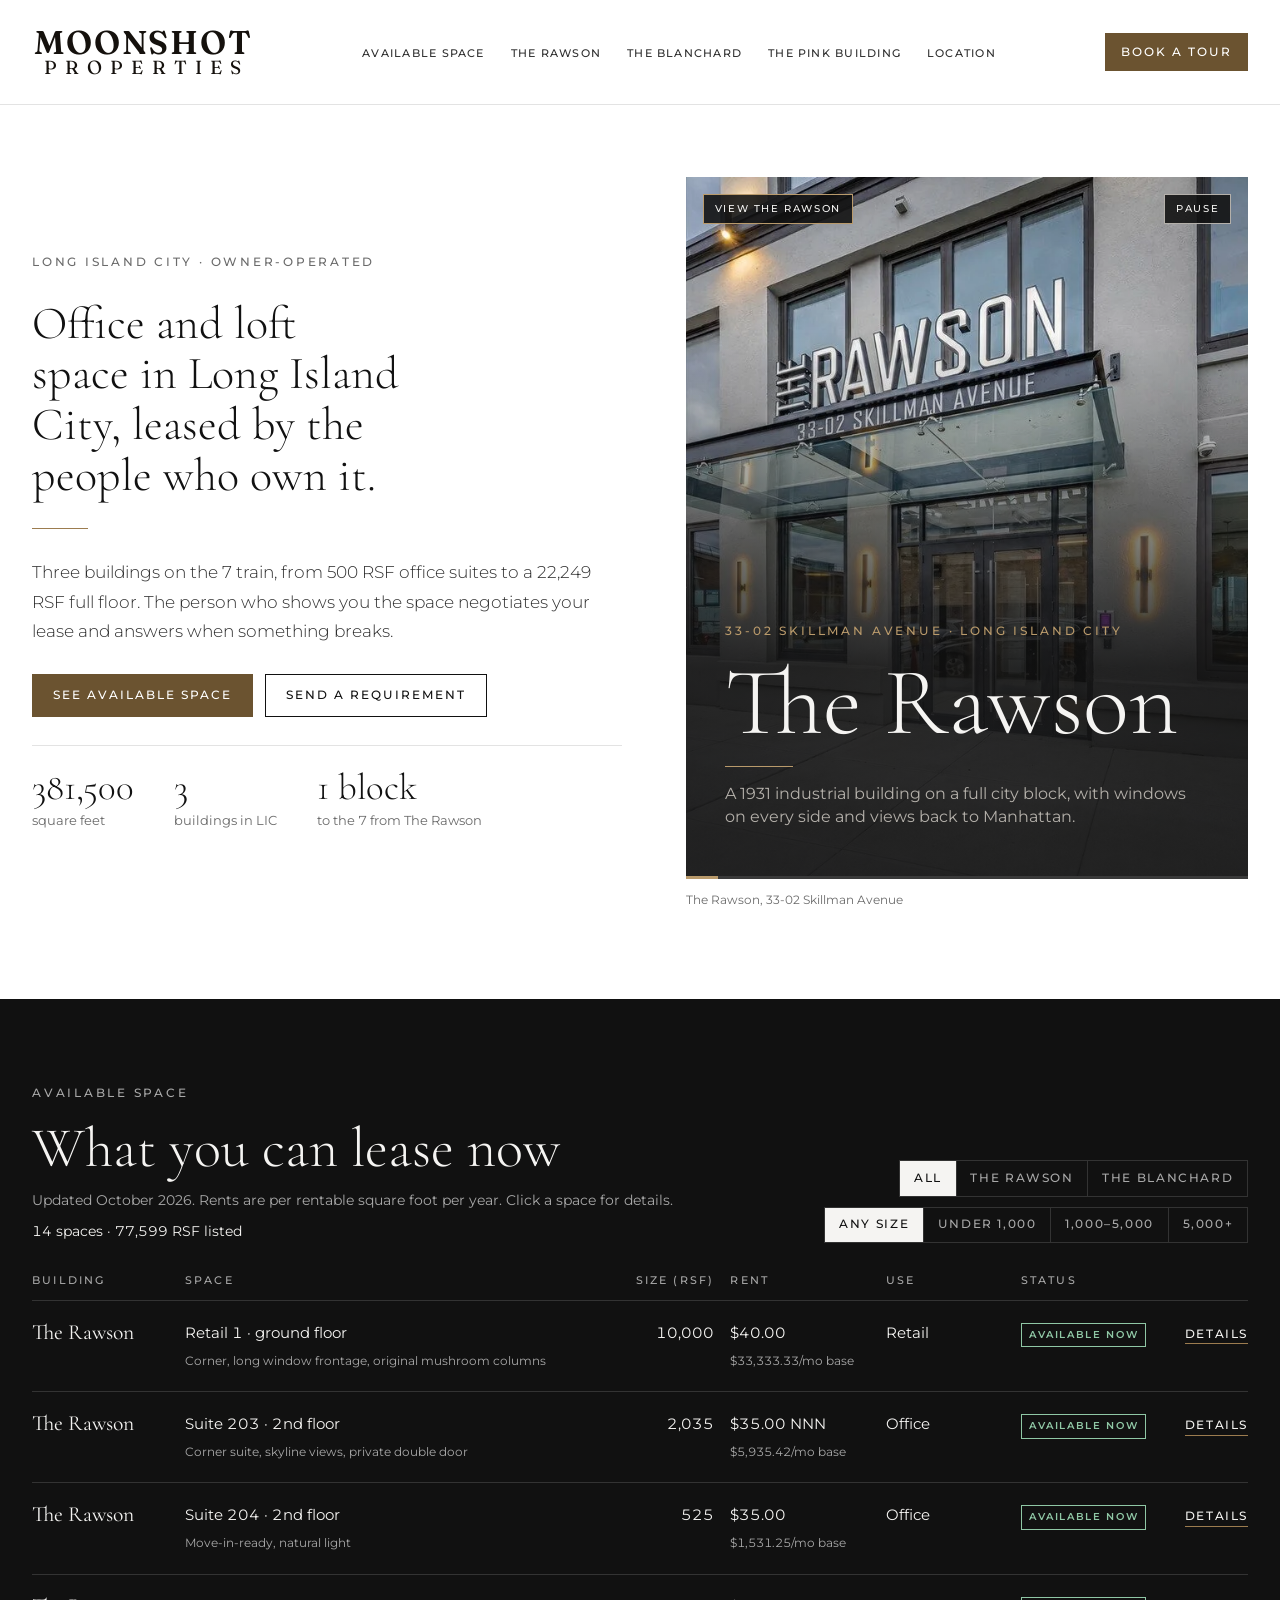
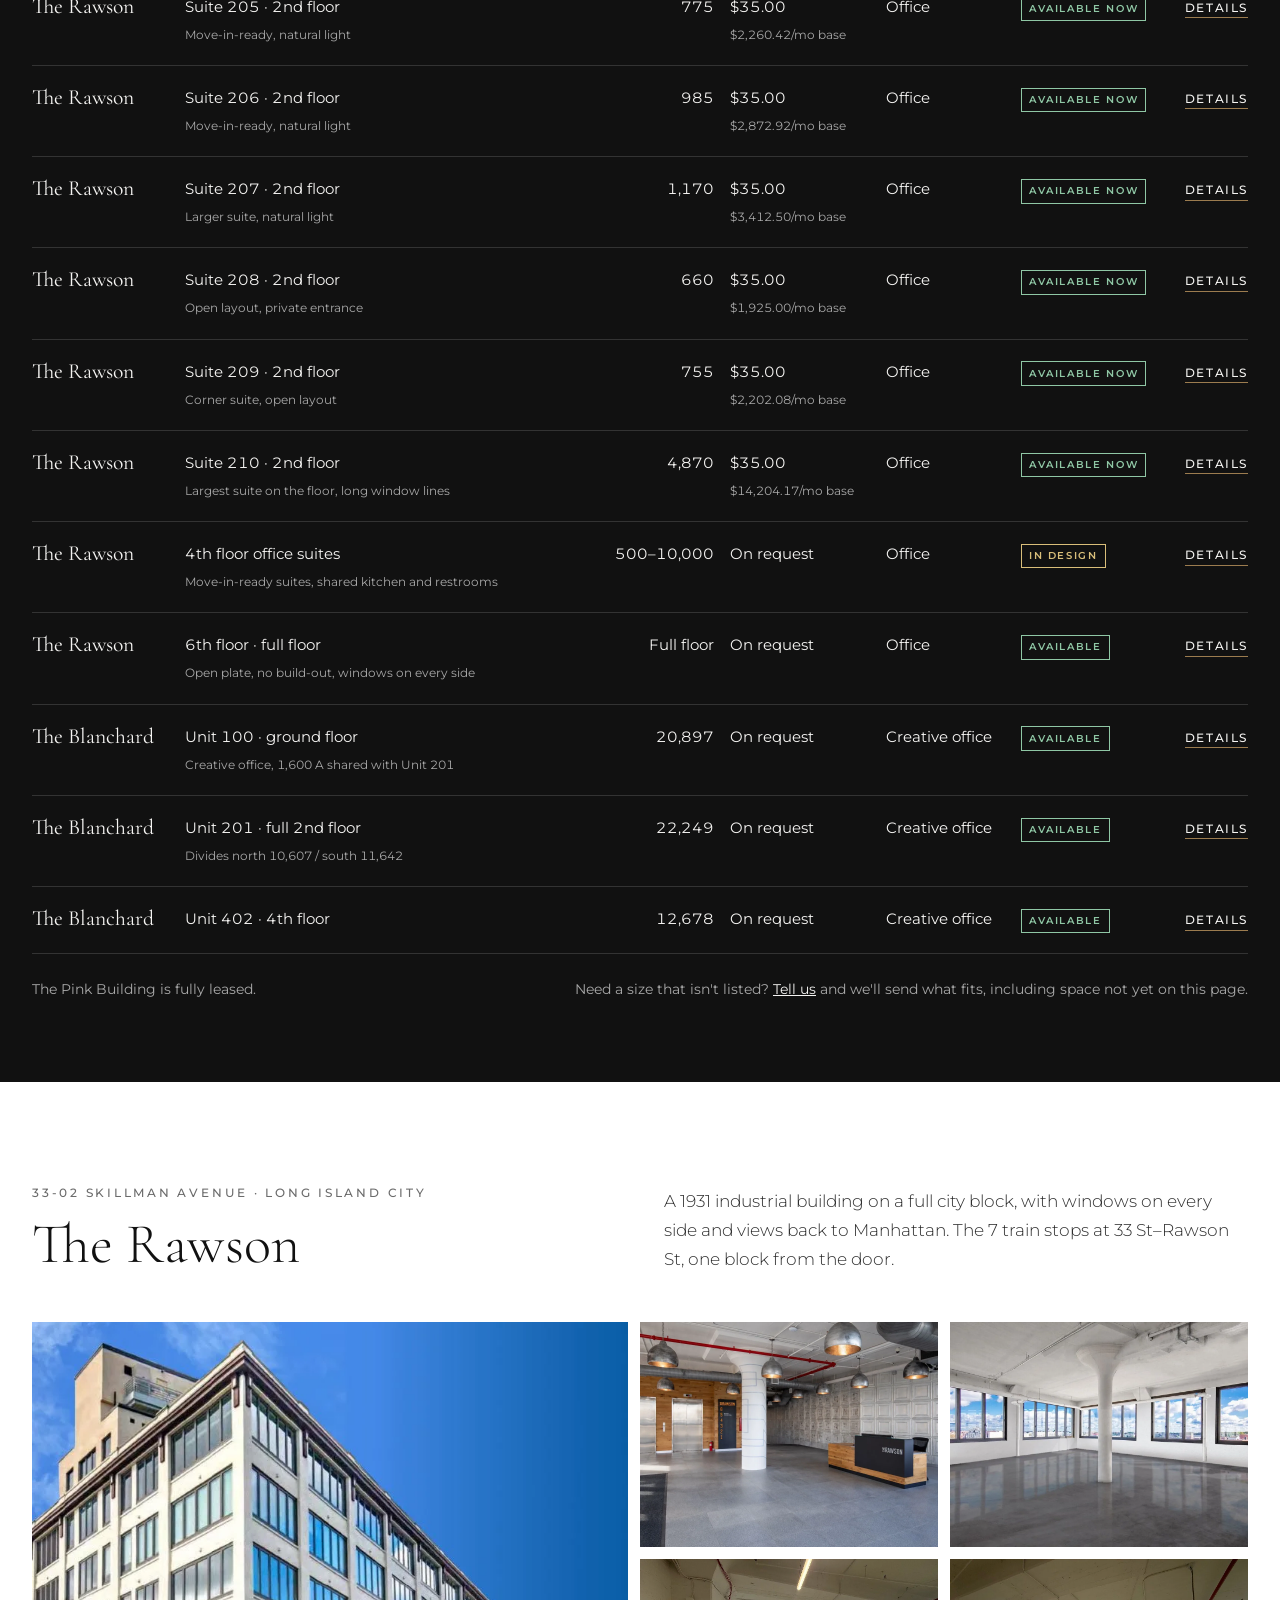
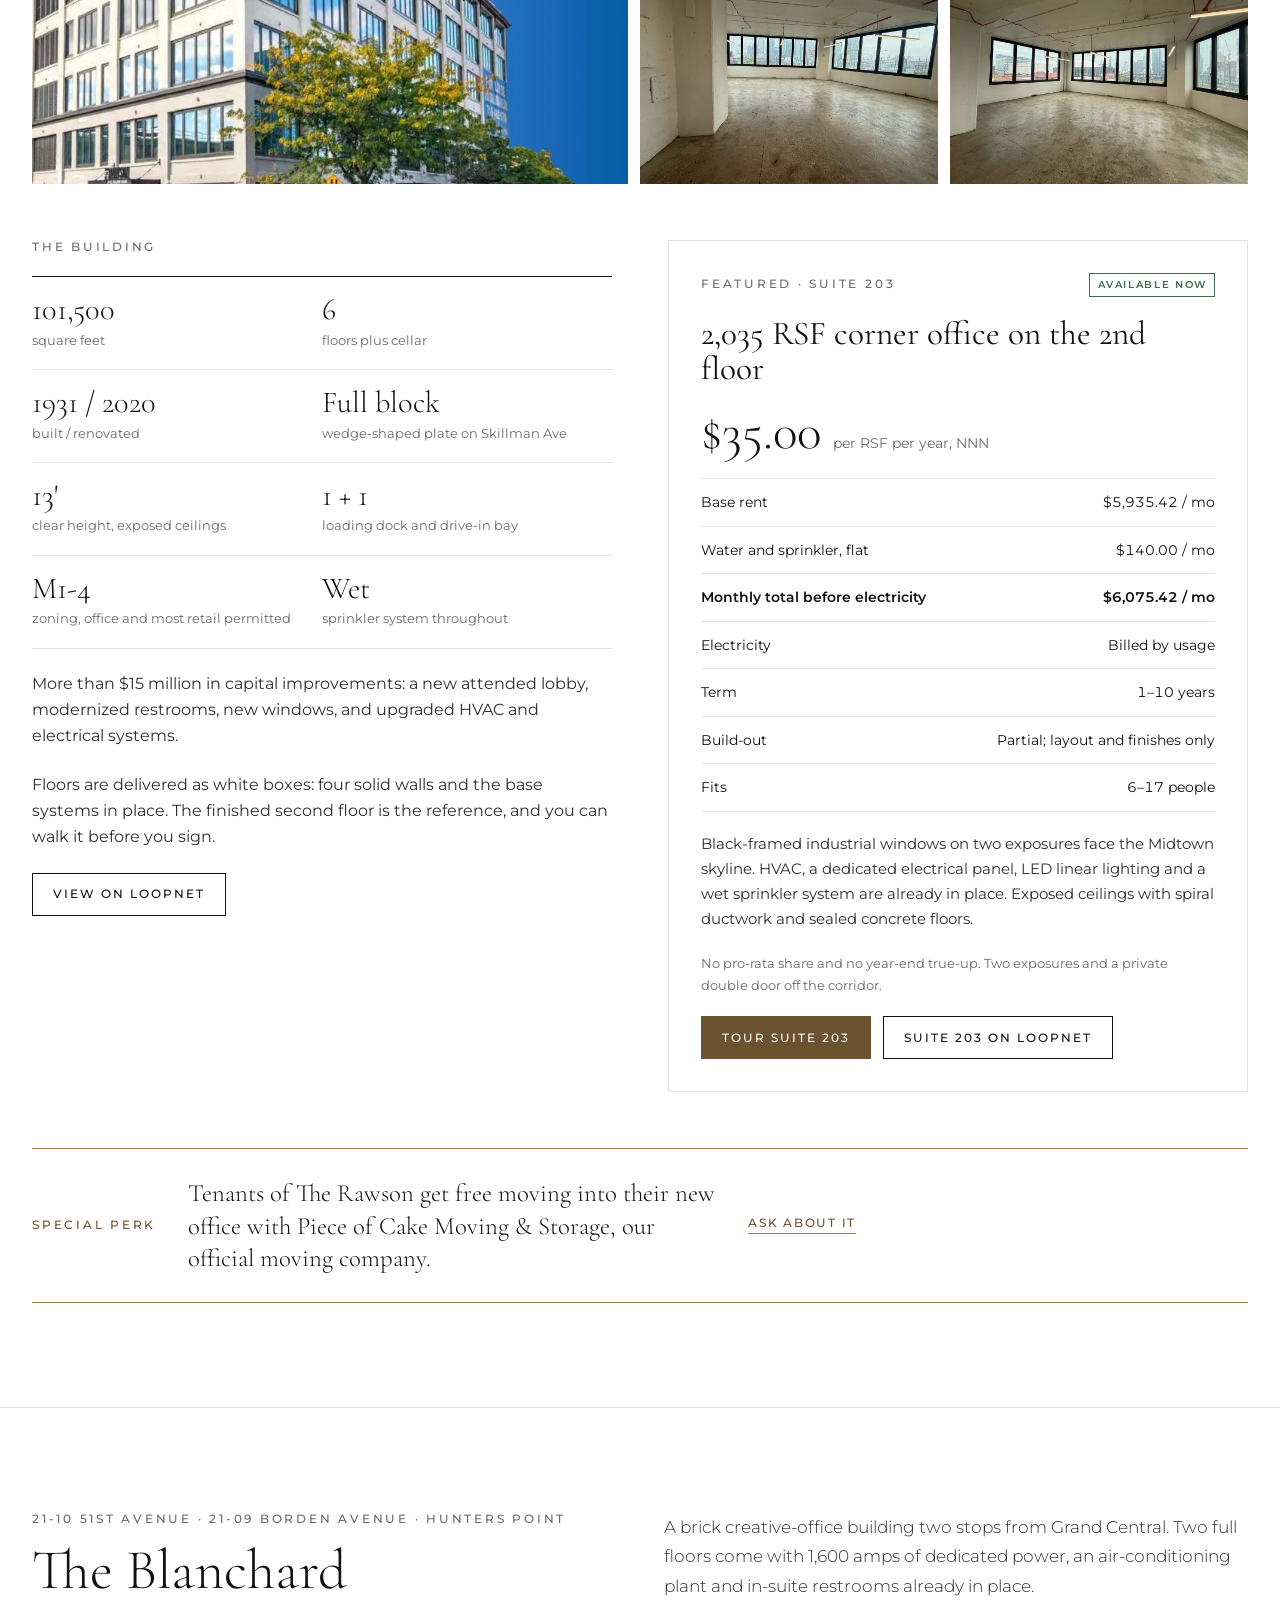
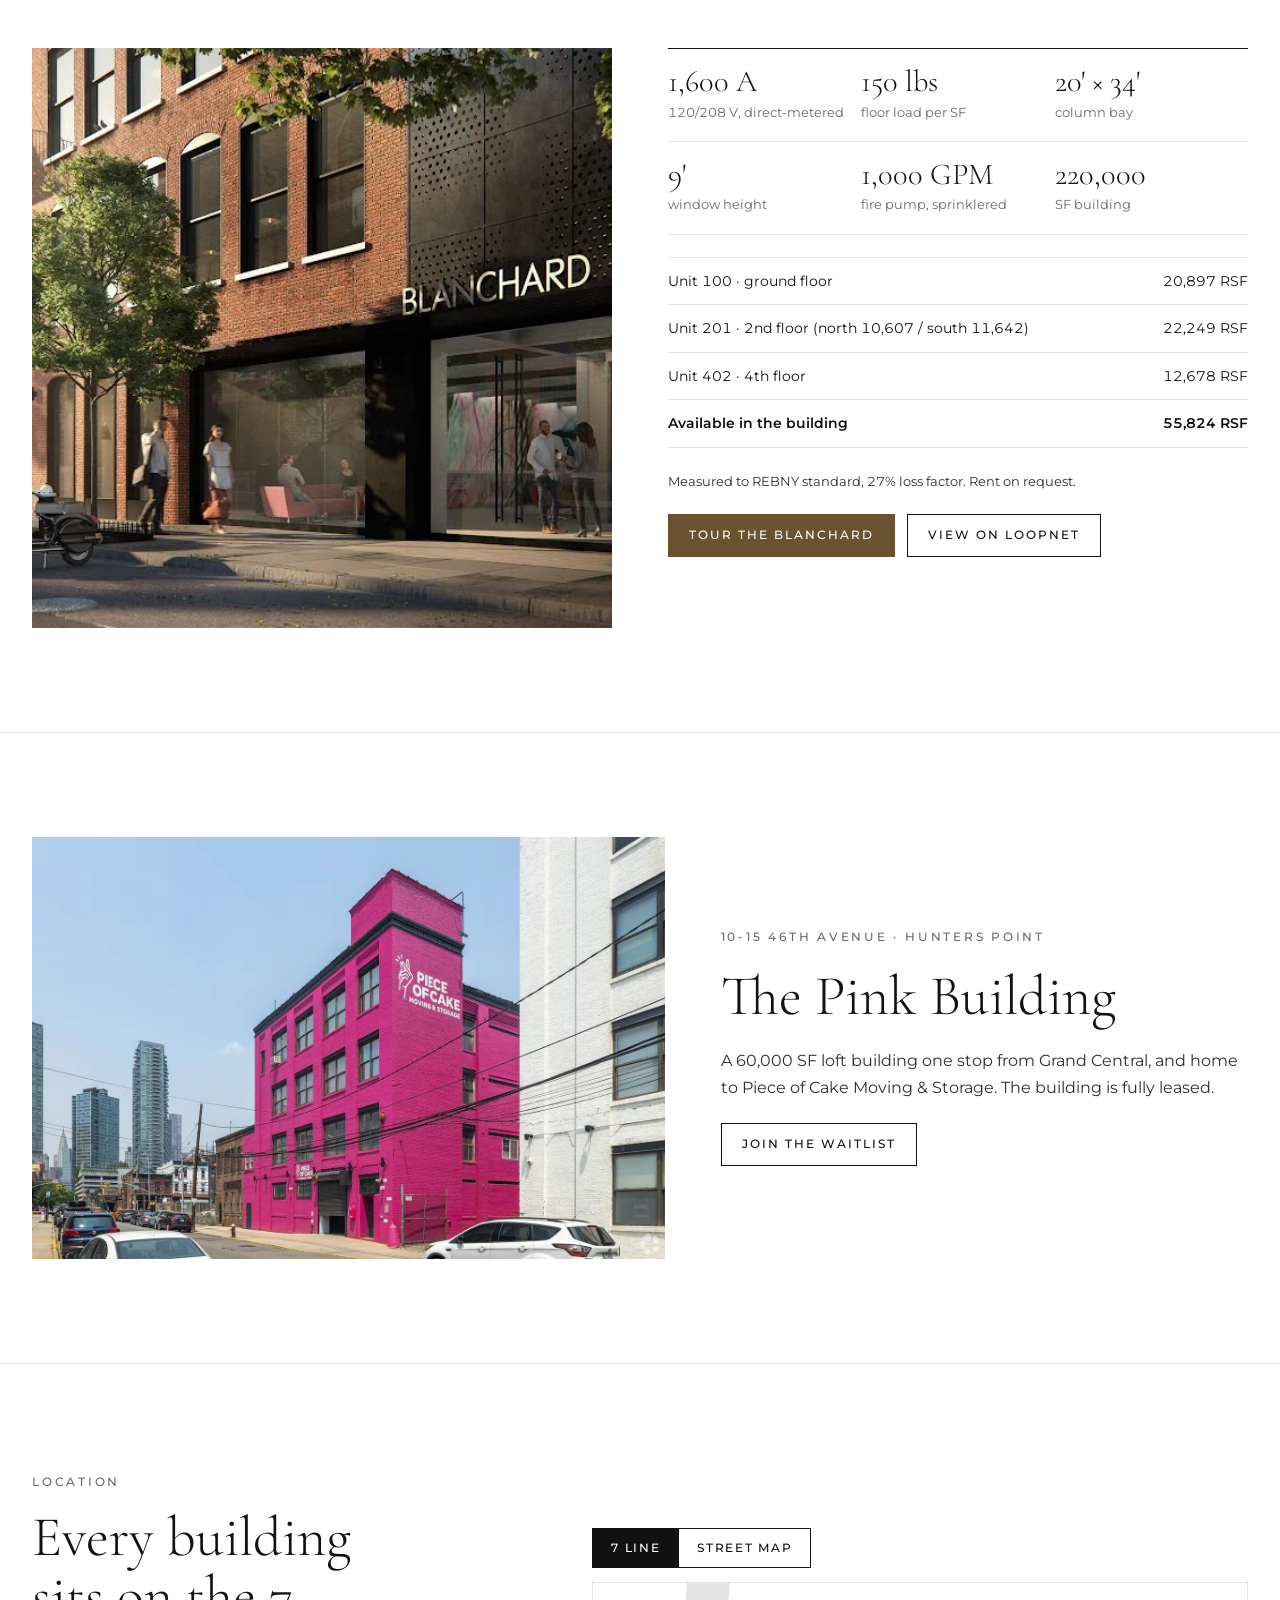
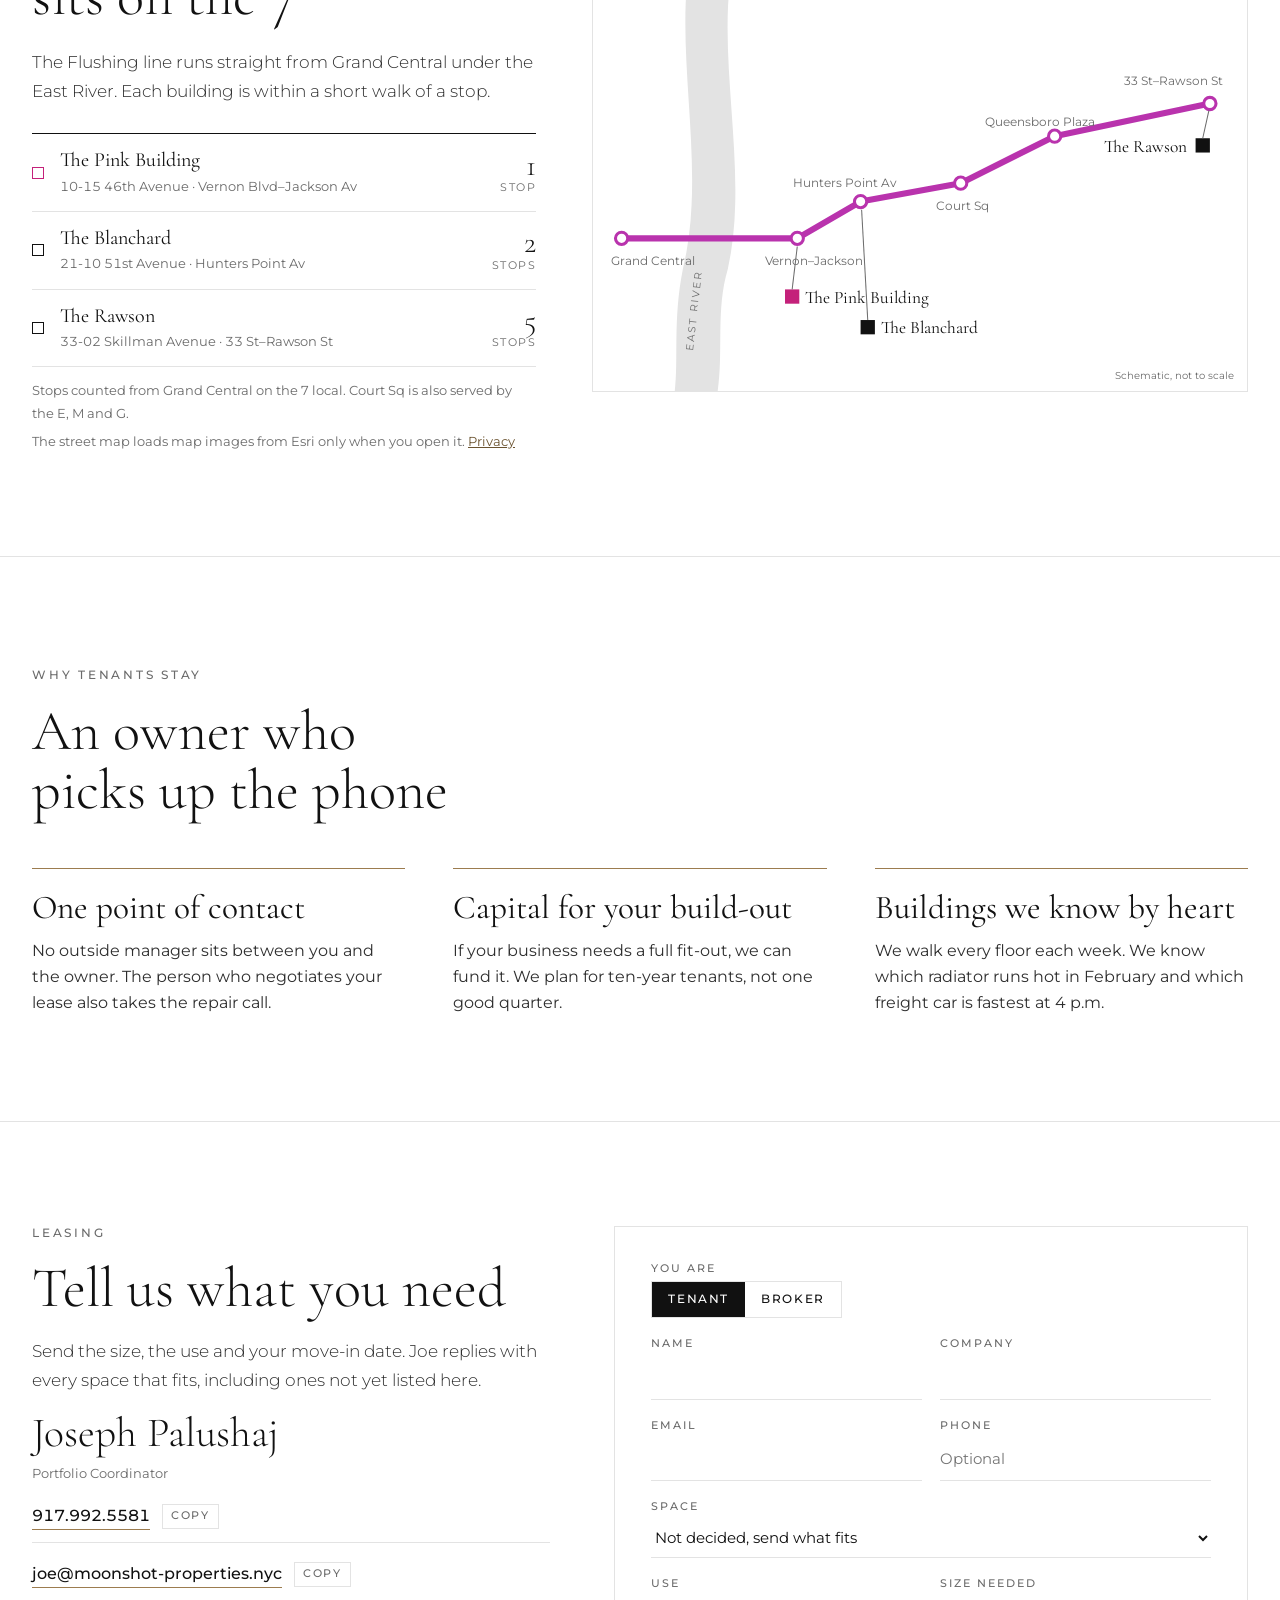
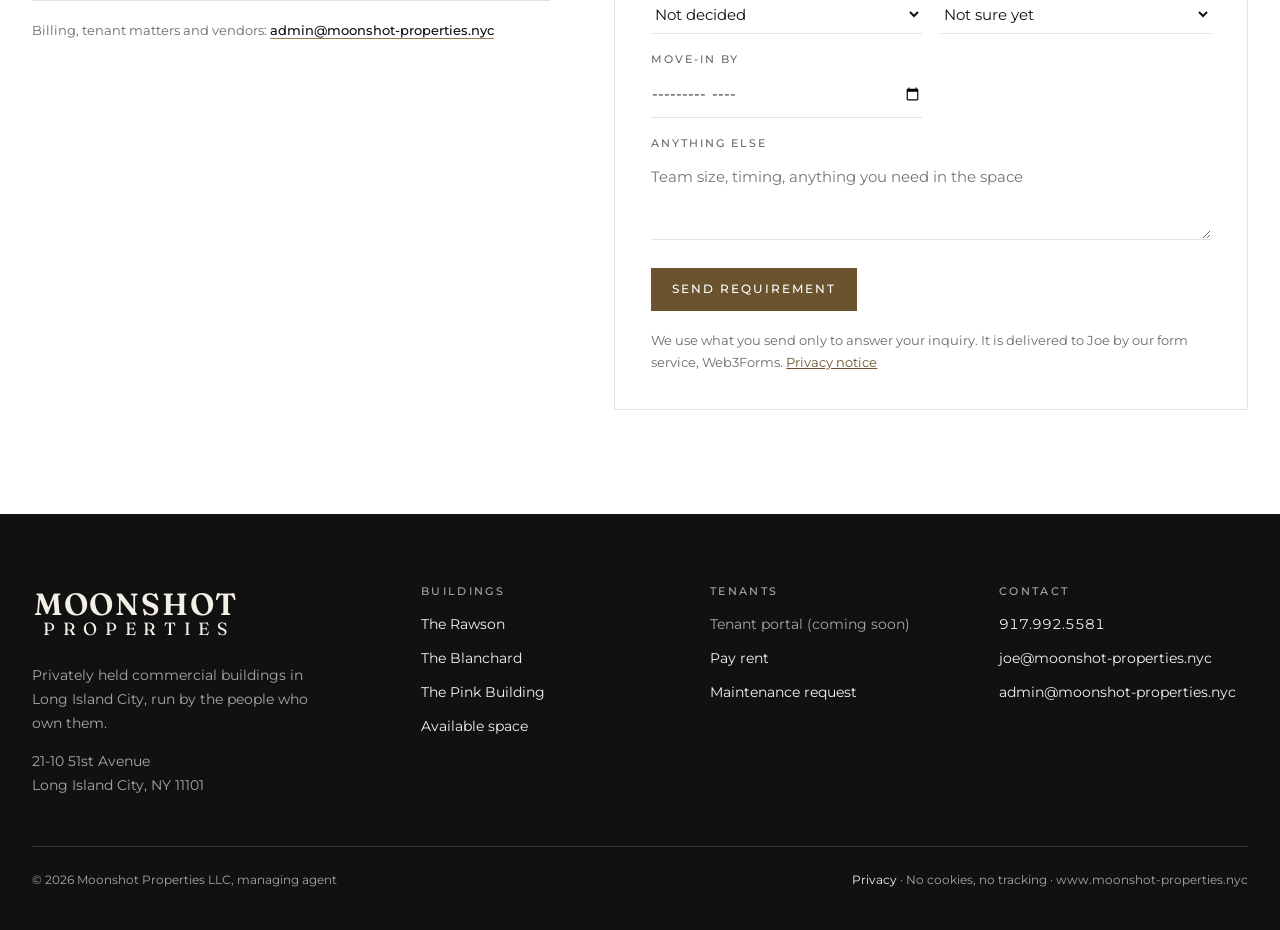
==== commit 4a98d720: "v6.3 The Rawson hero intro Hero photo replaced by a 24-second intro of The Rawson (title, building f" ====
--- a/index.html
+++ b/index.html
@@ -2,7 +2,7 @@
 <html lang="en">
 <head>
 <meta charset="utf-8">
-<meta name="viewport" content="width=device-width, initial-scale=1, viewport-fit=cover">
+<meta name="viewport" content="width=device-width, initial-scale=1">
 <title>Moonshot Properties — Office and Loft Space in Long Island City</title>
 <meta name="description" content="Office and loft space in Long Island City, leased by the people who own it. Three buildings on the 7 train, from 500 RSF office suites to a 22,249 RSF full floor.">
 <link rel="canonical" href="https://www.moonshot-properties.nyc/">
@@ -84,6 +84,10 @@
 .top.open .mobile-nav{display:block}
 @media (max-width:1140px){.nav-links{display:none}.menu-btn{display:inline-flex}}
 @media (max-width:640px){.nav{height:80px}.brand svg{height:42px}}
+@media (max-width:560px){.nav-actions .btn-solid{display:none}.nav{gap:12px}}
+.mobile-nav .btn{display:flex;margin-top:18px;font:500 .78rem/1 var(--sans);padding:1.15em 1.6em;border-bottom:0;color:var(--on-accent);justify-content:center}
+.mobile-nav .btn-solid{color:var(--on-accent);min-height:44px}
+.mobile-nav .btn-solid:hover{background:var(--ink);border-color:var(--ink);color:var(--bg)}
 
 /* hero */
 .hero{display:grid;grid-template-columns:1.05fr 1fr;gap:64px;align-items:center;padding-block:72px 88px}
@@ -141,7 +145,7 @@
 .card-head .bn{font:400 1.35rem/1.1 var(--serif)}
 .card-head .meta{font-size:.82rem;color:var(--band-muted)}
 .card .detail-grid{padding:0 0 24px}
-@media (max-width:760px){.table-wrap{display:none}.cards{display:block}}
+@media (max-width:900px){.table-wrap{display:none}.cards{display:block}}
 .avail-foot{display:flex;justify-content:space-between;gap:16px;flex-wrap:wrap;margin-top:24px;font-size:.85rem;color:var(--band-muted)}
 .avail-foot a{color:var(--band-ink)}
 
@@ -253,6 +257,119 @@
 @media (max-width:900px){.fgrid{grid-template-columns:1fr 1fr}}
 @media (max-width:480px){.fgrid{grid-template-columns:1fr}}
 
+/* hero: The Rawson intro (v6.3). Classes start with "ri-". */
+.ri{--ri-stage:#111111;--ri-ink:#F5F4F2;--ri-muted:#B4B0AA;--ri-line:#3A3A3A;--ri-brass:#B99A6B;--ri-shade:rgba(17,17,17,.88);--ri-shade0:rgba(17,17,17,0);
+  --ri-serif:"Cormorant Garamond",Georgia,"Times New Roman",serif;--ri-sans:"Montserrat",system-ui,-apple-system,"Segoe UI",sans-serif;
+  position:relative;display:block;width:100%;max-width:100%;aspect-ratio:var(--ri-ratio,4/5);background:var(--ri-stage);color:var(--ri-ink);overflow:hidden;container-type:inline-size;container-name:ri;font-family:var(--ri-sans);-webkit-font-smoothing:antialiased;cursor:pointer}
+@media (max-width:960px){.ri{aspect-ratio:var(--ri-ratio-sm,4/3)}}
+@media (max-width:731px){.ri{aspect-ratio:4/5}}
+.ri *{box-sizing:border-box}
+.ri-sc{position:absolute;inset:0;opacity:0;visibility:hidden;transition:opacity .8s ease,visibility 0s linear .8s}
+.ri-sc.ri-on{opacity:1;visibility:visible;transition:opacity .8s ease,visibility 0s}
+.ri-ph{position:absolute;inset:0;width:100%;height:100%;max-width:100%;object-fit:cover;transform:scale(1.1);transition:transform 7s cubic-bezier(.2,.6,.3,1)}
+.ri-on .ri-ph{transform:scale(1)}
+.ri-shade{position:absolute;inset:0;background:linear-gradient(to top,var(--ri-shade) 0%,var(--ri-shade) 30%,var(--ri-shade0) 78%)}
+.ri-up{opacity:0;transform:translateY(1.6cqw);transition:opacity .8s ease var(--d,0s),transform 1s cubic-bezier(.2,.7,.2,1) var(--d,0s)}
+.ri-on .ri-up{opacity:1;transform:none}
+.ri-lab{font:500 2.1cqw/1.35 var(--ri-sans);letter-spacing:.24em;text-transform:uppercase;color:var(--ri-brass);margin:0}
+.ri-bar{height:1px;background:var(--ri-brass);width:0;transition:width 1.2s cubic-bezier(.2,.7,.2,1) var(--d,.4s)}
+.ri-on .ri-bar{width:12cqw}
+.ri-h{font-family:var(--ri-serif);font-weight:300;line-height:1.02;margin:0;text-wrap:balance;color:var(--ri-ink)}
+.ri-p{font:400 2.8cqw/1.5 var(--ri-sans);color:var(--ri-muted);margin:0;max-width:60ch}
+.ri-pad{position:absolute;left:7cqw;right:7cqw;bottom:9cqw;display:flex;flex-direction:column;gap:2.6cqw}
+.ri-fill{position:absolute;inset:0;padding:9cqw 7cqw;display:flex;flex-direction:column;justify-content:center;gap:3.6cqw}
+.ri-num{font-variant-numeric:lining-nums tabular-nums}
+.ri-mark{width:40cqw;height:auto;color:var(--ri-ink)}
+/* scene: title */
+.ri-title .ri-h{font-size:17cqw}
+/* scene: building */
+.ri-bld{display:grid;grid-template-rows:38% 1fr}
+.ri-bld .ri-img{position:relative;overflow:hidden}
+.ri-bld .ri-txt{padding:5cqw 7cqw;display:flex;flex-direction:column;justify-content:center;gap:3cqw}
+.ri-grid{display:grid;grid-template-columns:1fr 1fr;border-top:1px solid var(--ri-line)}
+.ri-grid div{padding:2.4cqw 2cqw 2.4cqw 0;border-bottom:1px solid var(--ri-line);display:flex;flex-direction:column;gap:1cqw}
+.ri-grid b{font:300 8cqw/1 var(--ri-serif)}
+.ri-grid span{font:400 2.5cqw/1.3 var(--ri-sans);color:var(--ri-muted)}
+/* scene: available space */
+.ri-space .ri-h{font-size:9.5cqw}
+.ri-rows{border-top:1px solid var(--ri-line)}
+.ri-rows div{display:grid;grid-template-columns:1fr auto;gap:.6cqw 3cqw;align-items:baseline;padding:2.2cqw 0;border-bottom:1px solid var(--ri-line);font:400 2.7cqw/1.3 var(--ri-sans);color:var(--ri-muted)}
+.ri-rows b{font:400 4.6cqw/1.1 var(--ri-serif);color:var(--ri-ink)}
+.ri-rows span{text-align:right;white-space:nowrap}
+.ri-rows .ri-now{color:var(--ri-ink);grid-column:2}
+/* scene: suite 203 */
+.ri-suite .ri-shade{background:linear-gradient(to top,var(--ri-shade) 0%,var(--ri-shade) 42%,var(--ri-shade0) 84%)}
+.ri-suite .ri-h{font-size:9cqw}
+.ri-price{display:flex;align-items:baseline;gap:2.4cqw;flex-wrap:wrap}
+.ri-price b{font:300 12cqw/1 var(--ri-serif)}
+.ri-price span{font:400 2.8cqw/1.4 var(--ri-sans);color:var(--ri-muted)}
+.ri-kv{display:grid;grid-template-columns:auto auto;justify-content:start;gap:1.2cqw 5cqw;font:400 2.8cqw/1.4 var(--ri-sans);color:var(--ri-muted)}
+.ri-kv b{color:var(--ri-ink);font-weight:500}
+/* scene: end */
+.ri-endsc .ri-h{font-size:11.5cqw}
+.ri-who{display:flex;flex-direction:column;gap:.8cqw;font:400 3cqw/1.5 var(--ri-sans);color:var(--ri-muted)}
+.ri-who b{color:var(--ri-ink);font-weight:500}
+.ri-ctas{display:flex;flex-wrap:wrap;gap:2cqw}
+.ri-cta{display:inline-block;font:500 2.3cqw/1 var(--ri-sans);letter-spacing:.18em;text-transform:uppercase;padding:2.8cqw 3.6cqw;border:1px solid var(--ri-brass);color:var(--ri-ink);text-decoration:none}
+.ri-cta.ri-solid{background:var(--ri-brass);color:var(--ri-stage)}
+.ri-cta:focus-visible,.ri-view:focus-visible,.ri-pause:focus-visible{outline:2px solid var(--ri-brass);outline-offset:2px}
+/* persistent controls */
+.ri-view{position:absolute;left:max(3cqw,12px);top:max(3cqw,12px);z-index:3;font:500 10px/1 var(--ri-sans);letter-spacing:.16em;text-transform:uppercase;padding:9px 11px;background:var(--ri-shade);color:var(--ri-ink);text-decoration:none;border:1px solid var(--ri-brass)}
+.ri-view:hover{background:var(--ri-brass);color:var(--ri-stage)}
+.ri-pause{position:absolute;right:max(3cqw,12px);top:max(3cqw,12px);z-index:3;font:500 10px/1 var(--ri-sans);letter-spacing:.16em;text-transform:uppercase;padding:9px 11px;border:1px solid var(--ri-muted);border-radius:0;background:var(--ri-shade);color:var(--ri-ink);cursor:pointer}
+.ri-pause:hover{border-color:var(--ri-ink)}
+.ri-prog{position:absolute;left:0;right:0;bottom:0;height:3px;background:var(--ri-line);z-index:3}
+.ri-prog i{display:block;height:100%;width:0;background:var(--ri-brass)}
+/* wide frames (tablet 4:3 and wider) */
+@container ri (min-width:700px){
+  .ri-lab{font-size:1.3cqw}.ri-p{font-size:1.6cqw}
+  .ri-pad{left:6cqw;right:6cqw;bottom:6cqw;gap:1.8cqw}.ri-fill{padding:6cqw;gap:2.4cqw}
+  .ri-title .ri-h{font-size:11cqw}
+  .ri-bld{grid-template-rows:none;grid-template-columns:40% 1fr}.ri-bld .ri-txt{padding:5cqw 6cqw 5cqw 5cqw;gap:2.2cqw}
+  .ri-grid b{font-size:4.6cqw}.ri-grid span{font-size:1.3cqw}.ri-grid div{padding:1.6cqw 2cqw 1.6cqw 0}
+  .ri-space .ri-h{font-size:5.4cqw}.ri-rows div{grid-template-columns:1fr auto auto;font-size:1.5cqw;padding:1.3cqw 0}.ri-rows b{font-size:2.5cqw}.ri-rows .ri-now{grid-column:auto}
+  .ri-suite .ri-shade{background:linear-gradient(to right,var(--ri-shade) 0%,var(--ri-shade) 36%,var(--ri-shade0) 80%)}
+  .ri-suite .ri-pad{top:6cqw;right:auto;max-width:46cqw;justify-content:center}
+  .ri-suite .ri-h{font-size:5.4cqw}.ri-price b{font-size:7cqw}.ri-price span,.ri-kv{font-size:1.5cqw}
+  .ri-endsc .ri-h{font-size:7cqw}.ri-mark{width:22cqw}.ri-who{font-size:1.6cqw}.ri-cta{font-size:1.2cqw;padding:1.5cqw 2.2cqw}
+}
+@media (prefers-reduced-motion:reduce){.ri-ph,.ri-up,.ri-bar{transition:none!important;transform:none!important}}
+
+/* Rawson intro: site overrides */
+.hero figure .ri img{aspect-ratio:auto}
+.ri a:hover{color:var(--ri-ink)}
+.ri a.ri-solid:hover,.ri a.ri-view:hover{color:var(--ri-stage)}
+.ri a.ri-cta:hover{background:var(--ri-brass);color:var(--ri-stage)}
+.ri:not(.ri-js) .ri-pause,.ri:not(.ri-js) .ri-prog{display:none}
+@media (pointer:coarse){.ri-pause,.ri-view{min-height:44px;display:inline-flex;align-items:center}}
+
+/* The Rawson section: arrival sequence, plays only after a click on the intro or a "The Rawson" link */
+@keyframes ri-rise{from{opacity:0;transform:translateY(18px)}to{opacity:1;transform:none}}
+@keyframes ri-wipe{from{clip-path:inset(0 100% 0 0)}to{clip-path:inset(0 0 0 0)}}
+#rawson.arrive .addr>*,#rawson.arrive .bld-head .lede{animation:ri-rise .9s cubic-bezier(.2,.7,.2,1) both}
+#rawson.arrive .addr>*:nth-child(2){animation-delay:.12s}
+#rawson.arrive .bld-head .lede{animation-delay:.3s}
+#rawson.arrive .gallery img{animation:ri-wipe 1.1s cubic-bezier(.65,0,.25,1) both}
+#rawson.arrive .gallery img:nth-child(1){animation-delay:.35s}
+#rawson.arrive .gallery img:nth-child(2){animation-delay:.55s}
+#rawson.arrive .gallery img:nth-child(3){animation-delay:.7s}
+#rawson.arrive .gallery img:nth-child(4){animation-delay:.85s}
+#rawson.arrive .gallery img:nth-child(5){animation-delay:1s}
+#rawson.arrive .facts-list>div{animation:ri-rise .7s ease both}
+#rawson.arrive .facts-list>div:nth-child(1){animation-delay:1.1s}
+#rawson.arrive .facts-list>div:nth-child(2){animation-delay:1.17s}
+#rawson.arrive .facts-list>div:nth-child(3){animation-delay:1.24s}
+#rawson.arrive .facts-list>div:nth-child(4){animation-delay:1.31s}
+#rawson.arrive .facts-list>div:nth-child(5){animation-delay:1.38s}
+#rawson.arrive .facts-list>div:nth-child(6){animation-delay:1.45s}
+#rawson.arrive .facts-list>div:nth-child(7){animation-delay:1.52s}
+#rawson.arrive .facts-list>div:nth-child(8){animation-delay:1.59s}
+#rawson.arrive #suite-203{animation:ri-rise .9s cubic-bezier(.2,.7,.2,1) 1.4s both}
+
+
+/* touch devices: 44px targets, no iOS zoom on form focus */
+@media (pointer:coarse){.seg button,.map-seg button,.role button,.nav-actions .btn,.toggle{min-height:44px}.copy{min-height:44px;padding:0 14px}footer ul{gap:0}footer ul a,footer ul span{display:inline-block;padding:10px 0}.textlink{display:inline-block;padding:14px 0 4px}}
+@media (max-width:900px),(pointer:coarse){input,select,textarea{font-size:16px}}
 @media (prefers-reduced-motion:reduce){html{scroll-behavior:auto}*{transition:none!important;animation:none!important}}
 @media print{.top,form,.map-col{display:none}}
 </style>
@@ -284,6 +401,7 @@
     <a href="#blanchard">The Blanchard</a>
     <a href="#pink">The Pink Building</a>
     <a href="#location">Location</a>
+    <a class="btn btn-solid" href="#contact">Book a tour</a>
   </nav>
 </header>
 
@@ -305,7 +423,69 @@
       </div>
     </div>
     <figure>
-      <img src="images/rawson-entrance.webp" alt="Entrance canopy of The Rawson at 33-02 Skillman Avenue" width="1125" height="844" fetchpriority="high">
+      <div class="ri" data-ri data-href="#rawson" role="region" aria-roledescription="slideshow" aria-label="The Rawson, 33-02 Skillman Avenue">
+        <div class="ri-sc ri-title ri-on" data-ms="4000">
+          <img class="ri-ph" src="images/rawson-entrance.webp" alt="Entrance canopy of The Rawson at 33-02 Skillman Avenue" width="1125" height="844" fetchpriority="high">
+          <div class="ri-shade"></div>
+          <div class="ri-pad">
+            <p class="ri-lab ri-up" style="--d:.2s">33-02 Skillman Avenue · Long Island City</p>
+            <p class="ri-h ri-up" style="--d:.45s">The Rawson</p>
+            <div class="ri-bar" style="--d:1s"></div>
+            <p class="ri-p ri-up" style="--d:1.2s">A 1931 industrial building on a full city block, with windows on every side and views back to Manhattan.</p>
+          </div>
+        </div>
+
+        <div class="ri-sc ri-bld" data-ms="5000">
+          <div class="ri-img"><img class="ri-ph" src="images/rawson-building.webp" alt="The Rawson, a six-story white industrial building" width="791" height="629" loading="lazy" decoding="async"></div>
+          <div class="ri-txt">
+            <p class="ri-lab ri-up" style="--d:.15s">The building</p>
+            <div class="ri-grid ri-num">
+              <div class="ri-up" style="--d:.3s"><b data-count="101500">101,500</b><span>square feet</span></div>
+              <div class="ri-up" style="--d:.45s"><b>6</b><span>floors plus cellar</span></div>
+              <div class="ri-up" style="--d:.6s"><b>1931 / 2020</b><span>built / renovated</span></div>
+              <div class="ri-up" style="--d:.75s"><b>1 block</b><span>to the 7 from The Rawson</span></div>
+            </div>
+          </div>
+        </div>
+
+        <div class="ri-sc ri-space" data-ms="6000">
+          <div class="ri-fill">
+            <p class="ri-lab ri-up" style="--d:.15s">Available space · The Rawson</p>
+            <p class="ri-h ri-up" style="--d:.3s">What you can lease now</p>
+            <div class="ri-rows ri-num">
+              <div class="ri-up" style="--d:.5s"><b>Retail 1 · ground floor</b><span>10,000 RSF</span><span class="ri-now">$40.00</span></div>
+              <div class="ri-up" style="--d:.65s"><b>Suite 203 · 2nd floor</b><span>2,035 RSF</span><span class="ri-now">$35.00 NNN</span></div>
+              <div class="ri-up" style="--d:.8s"><b>Suites 204–210 · 2nd floor</b><span>525–4,870 RSF</span><span class="ri-now">$35.00</span></div>
+              <div class="ri-up" style="--d:.95s"><b>4th floor office suites</b><span>500–10,000 RSF</span><span class="ri-now">In design</span></div>
+            </div>
+            <p class="ri-p ri-up" style="--d:1.2s">Rents are per rentable square foot per year.</p>
+          </div>
+        </div>
+
+        <div class="ri-sc ri-suite" data-ms="5000">
+          <img class="ri-ph" src="images/suite-203-skyline.webp" alt="Suite 203 with corner windows facing the skyline" width="1125" height="844" loading="lazy" decoding="async">
+          <div class="ri-shade"></div>
+          <div class="ri-pad">
+            <p class="ri-lab ri-up" style="--d:.2s">Featured · Suite 203 · Available now</p>
+            <p class="ri-h ri-up" style="--d:.4s">2,035 RSF corner office on the 2nd floor</p>
+            <div class="ri-price ri-num ri-up" style="--d:.65s"><b>$35.00</b><span>per RSF per year, NNN</span></div>
+            <div class="ri-kv ri-num ri-up" style="--d:.9s"><span>Base rent</span><b>$5,935.42 / mo</b><span>Fits</span><b>6–17 people</b></div>
+          </div>
+        </div>
+
+        <div class="ri-sc ri-endsc" data-ms="4000">
+          <div class="ri-fill">
+            <svg class="ri-mark ri-up" viewBox="0 0 700 190" role="img" aria-label="Moonshot Properties"><text x="353" y="100" text-anchor="middle" font-family="Fraunces,Georgia,serif" font-weight="600" font-size="104" letter-spacing="6" fill="currentColor">MOONSHOT</text><text x="363" y="165" text-anchor="middle" font-family="Fraunces,Georgia,serif" font-weight="400" font-size="60" letter-spacing="26" fill="currentColor">PROPERTIES</text></svg>
+            <p class="ri-h ri-up" style="--d:.2s">Book a tour of The Rawson</p>
+            <div class="ri-who ri-num ri-up" style="--d:.4s"><span><b>Joseph Palushaj</b> · Portfolio Coordinator</span><span>917.992.5581 · joe@moonshot-properties.nyc</span></div>
+            <div class="ri-ctas ri-up" style="--d:.6s"><a class="ri-cta ri-solid" href="#contact">Book a tour</a><a class="ri-cta" href="#rawson">View The Rawson</a></div>
+          </div>
+        </div>
+
+        <a class="ri-view" href="#rawson">View The Rawson</a>
+        <button class="ri-pause" type="button" aria-label="Pause animation">Pause</button>
+        <div class="ri-prog" aria-hidden="true"><i></i></div>
+      </div>
       <figcaption>The Rawson, 33-02 Skillman Avenue</figcaption>
     </figure>
   </div>
@@ -362,7 +542,7 @@
         <div class="col">
           <span class="label">The building</span>
           <div class="facts-list num">
-            <div><b>101,500</b><span>square feet</span></div>
+            <div><b data-count="101500">101,500</b><span>square feet</span></div>
             <div><b>6</b><span>floors plus cellar</span></div>
             <div><b>1931 / 2020</b><span>built / renovated</span></div>
             <div><b>Full block</b><span>wedge-shaped plate on Skillman Ave</span></div>
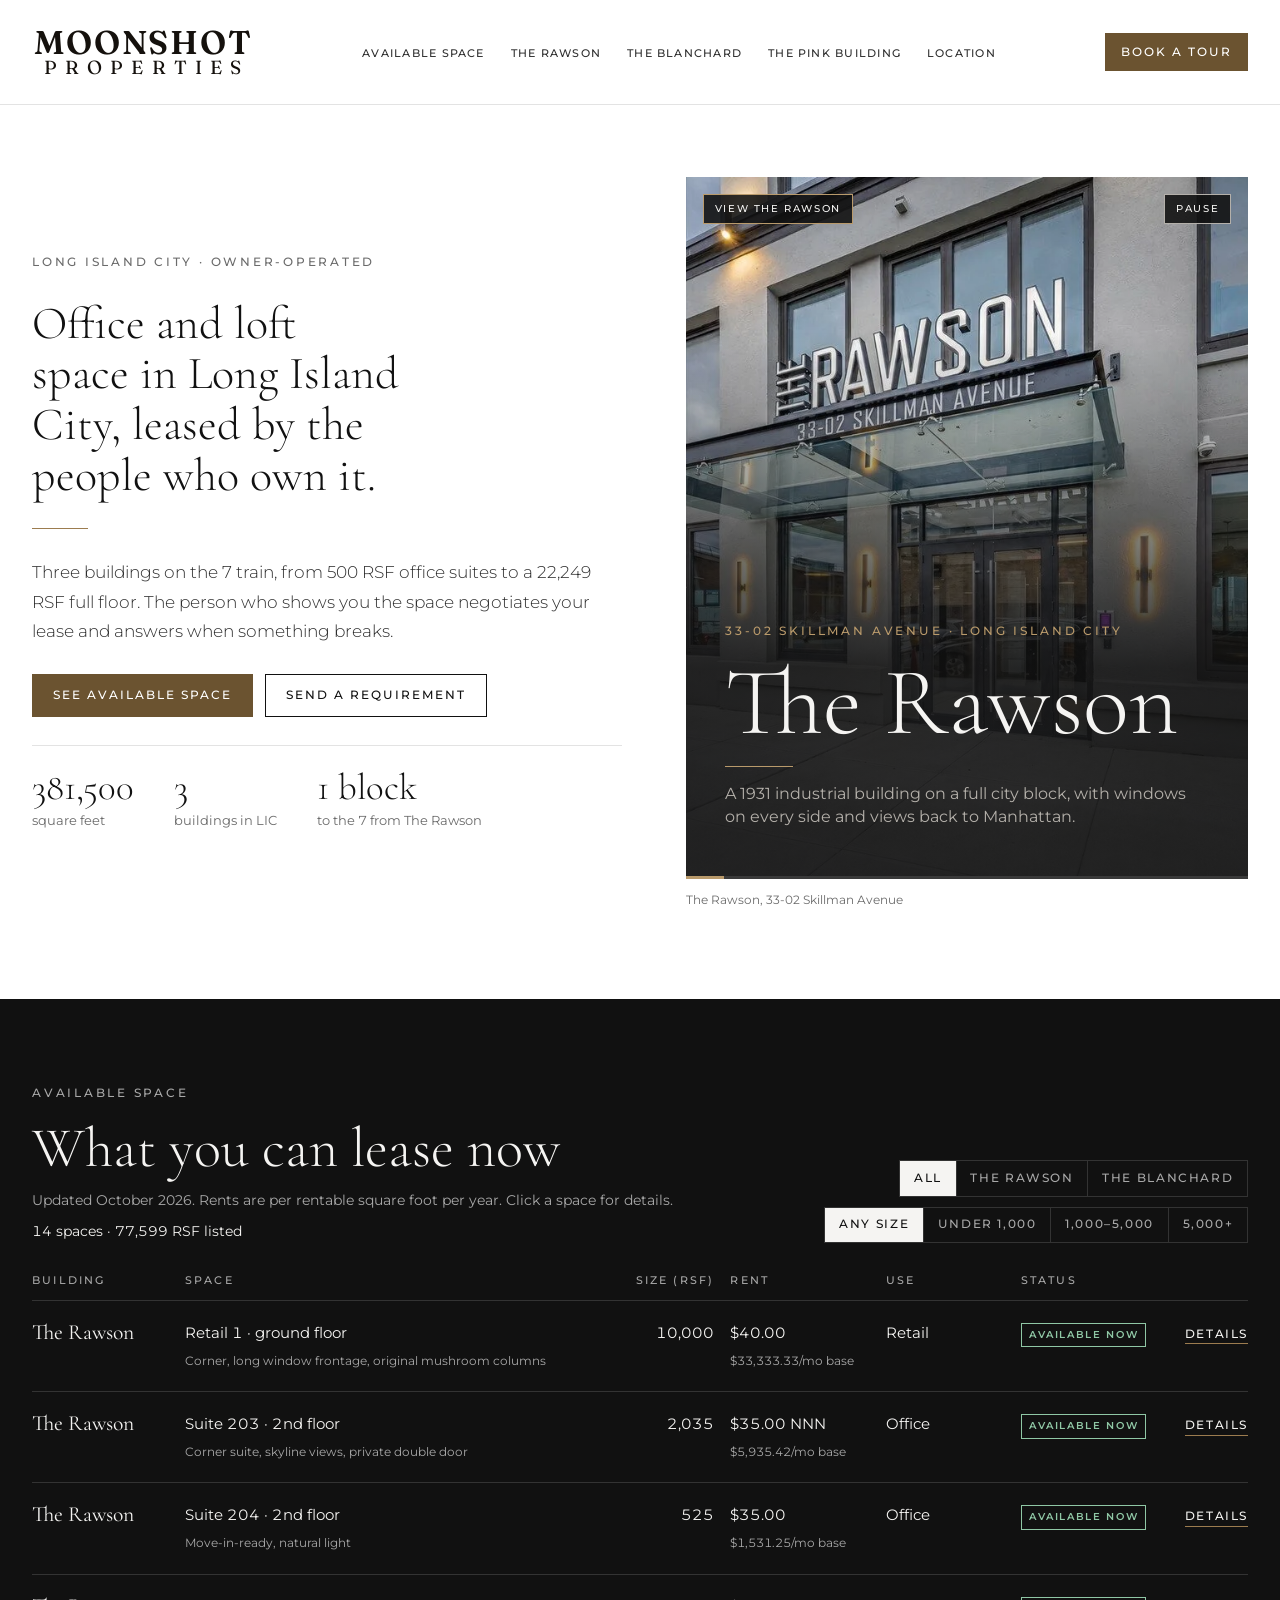
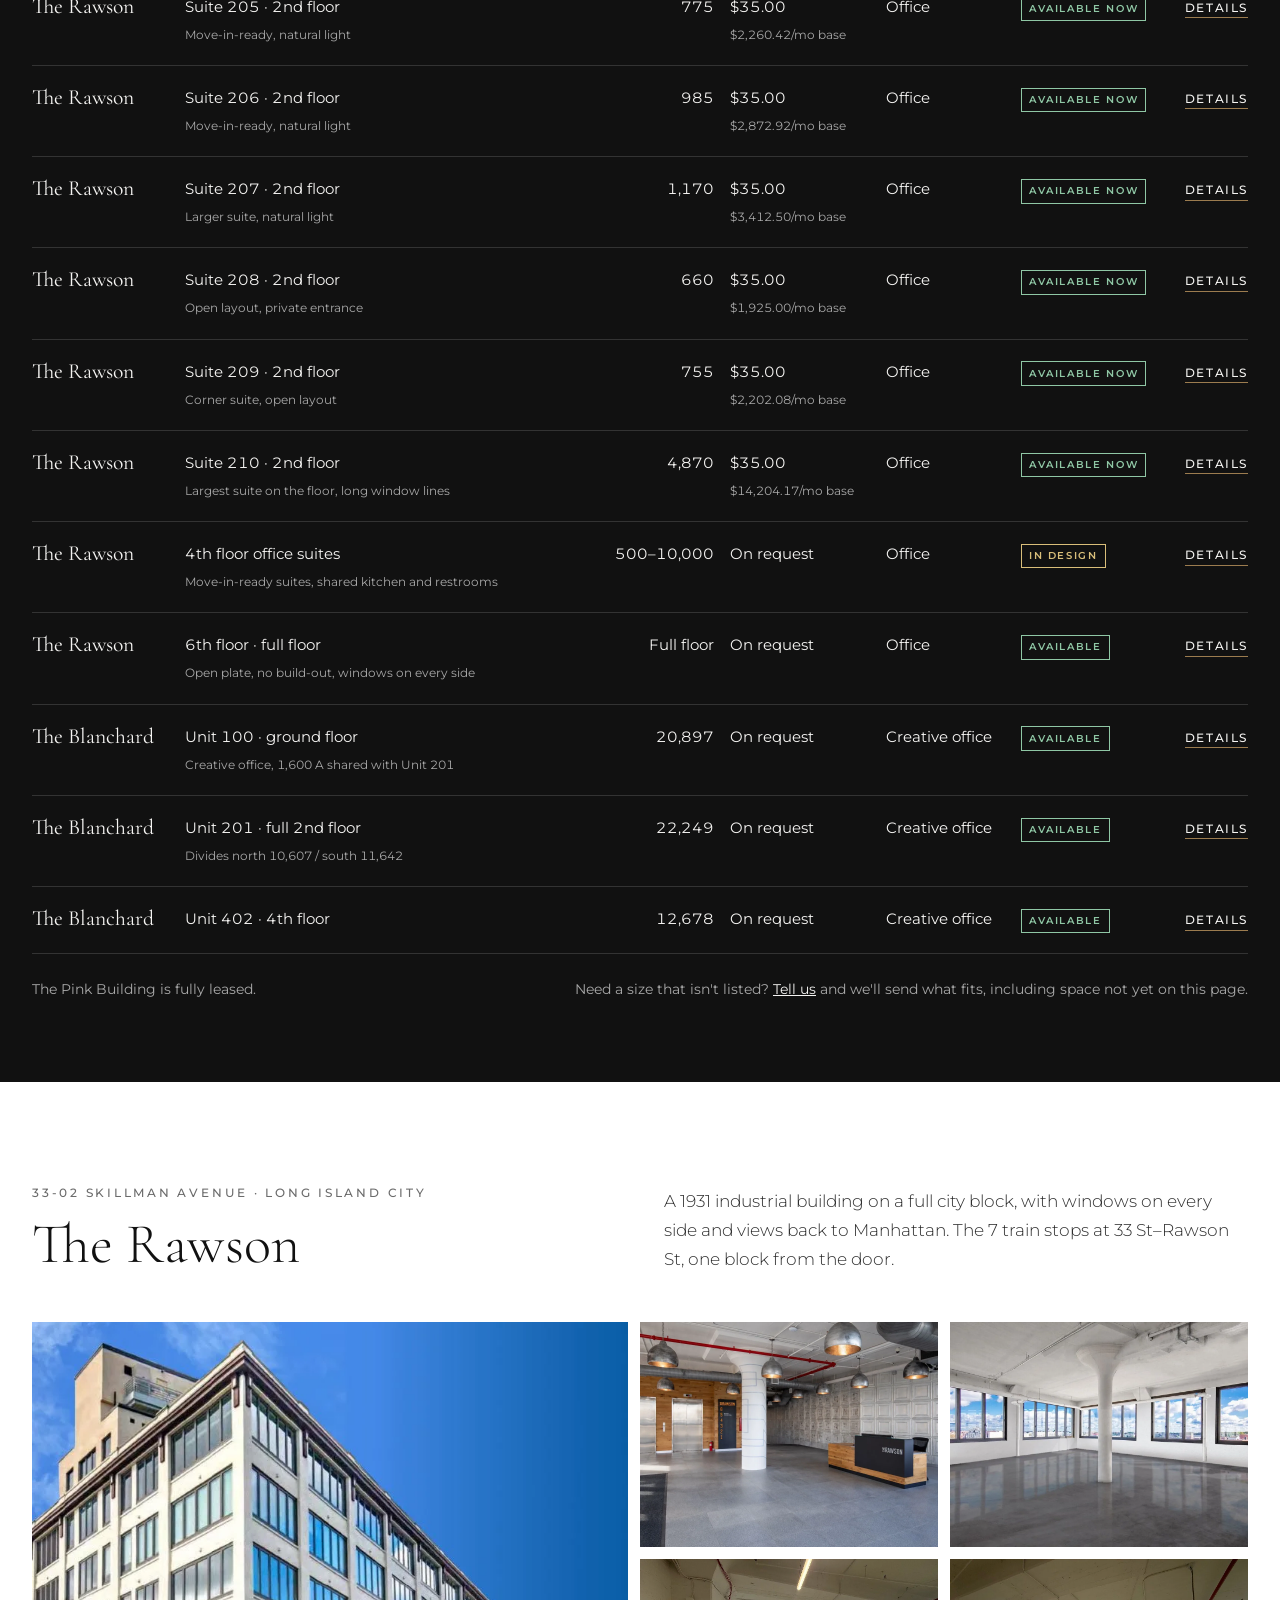
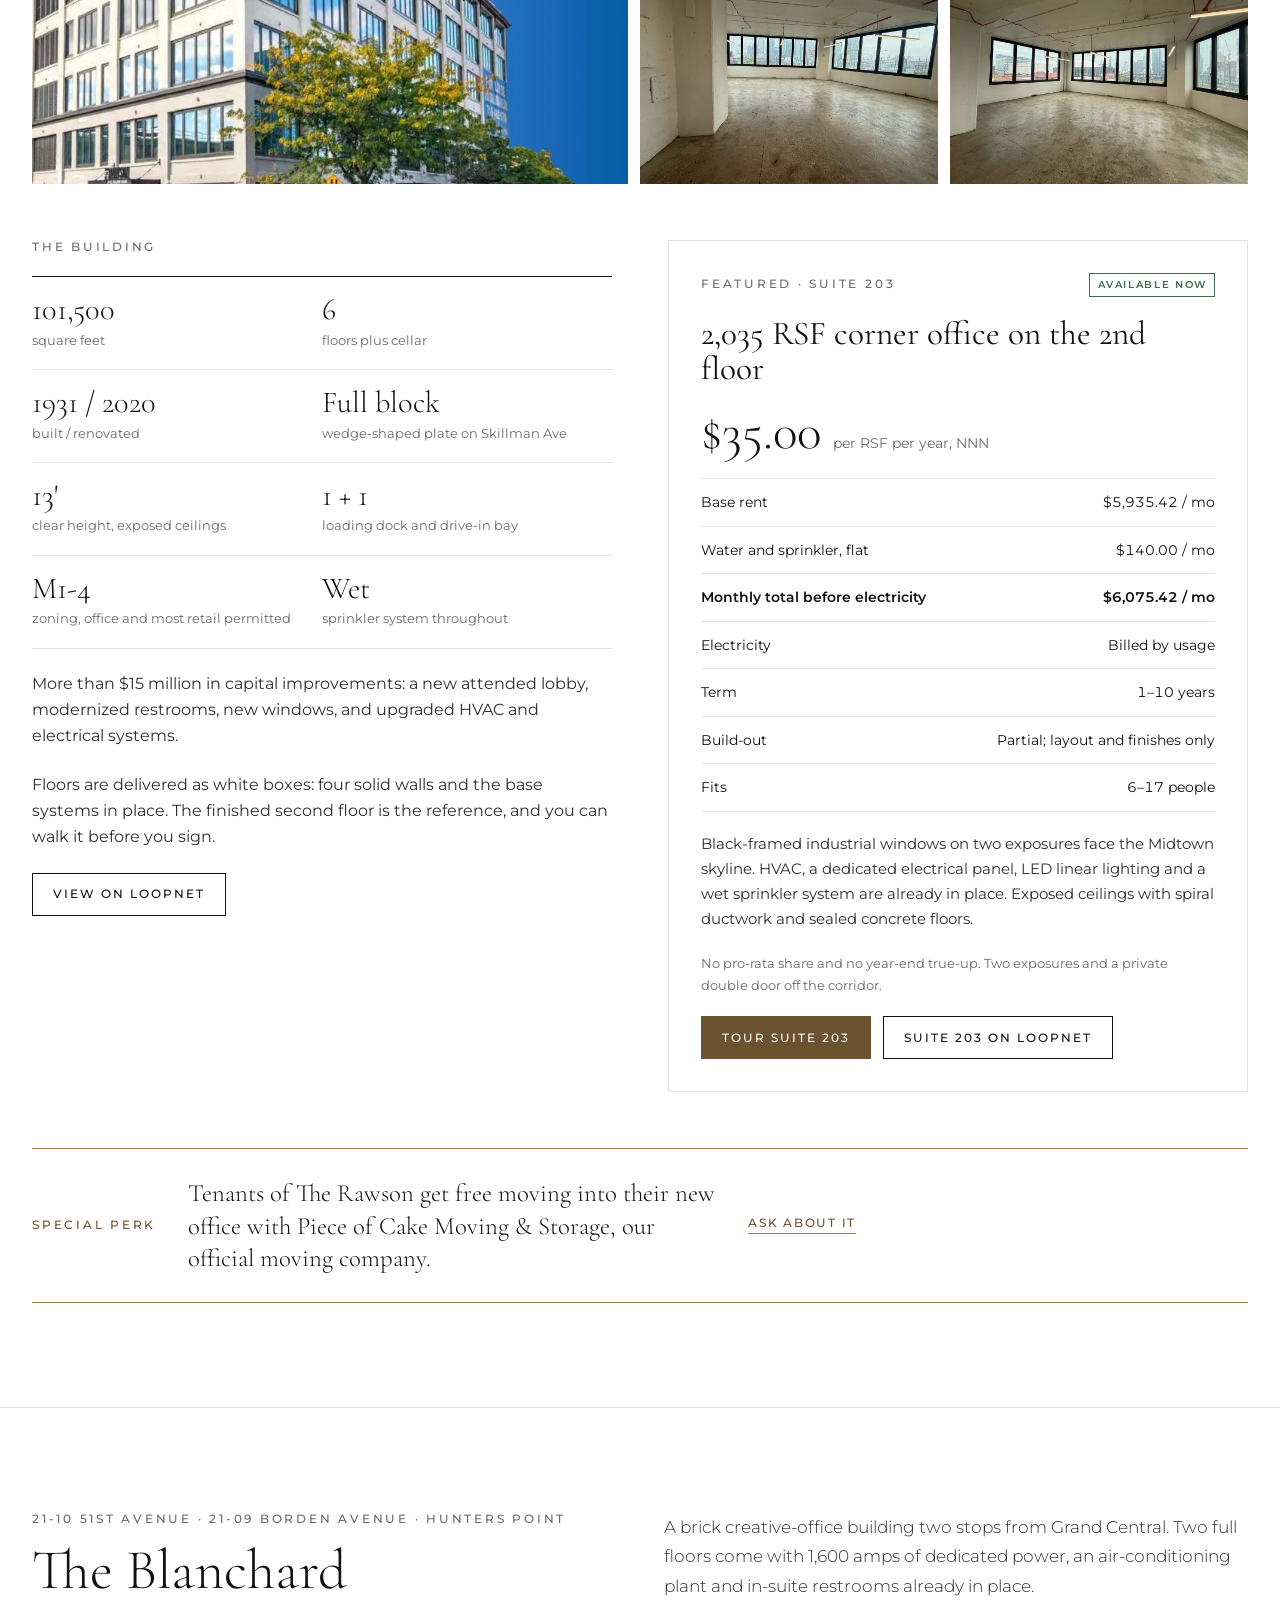
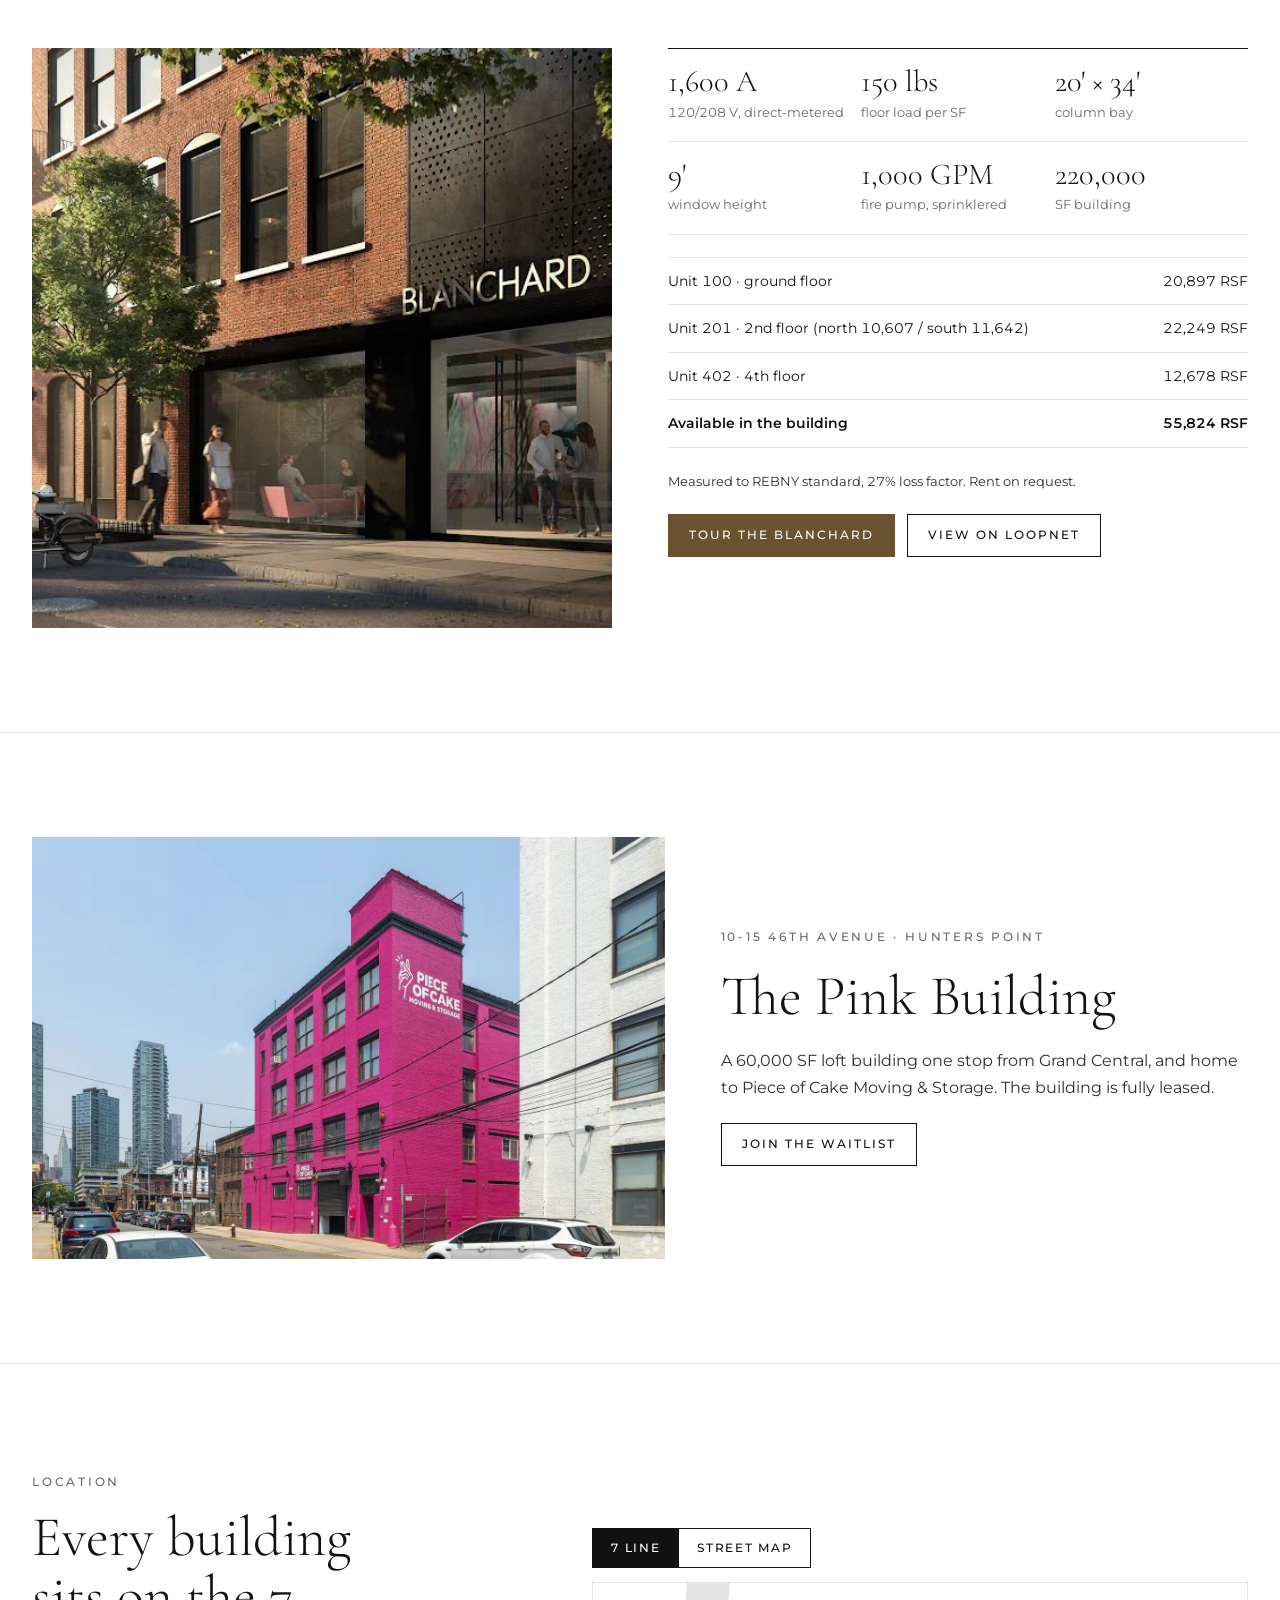
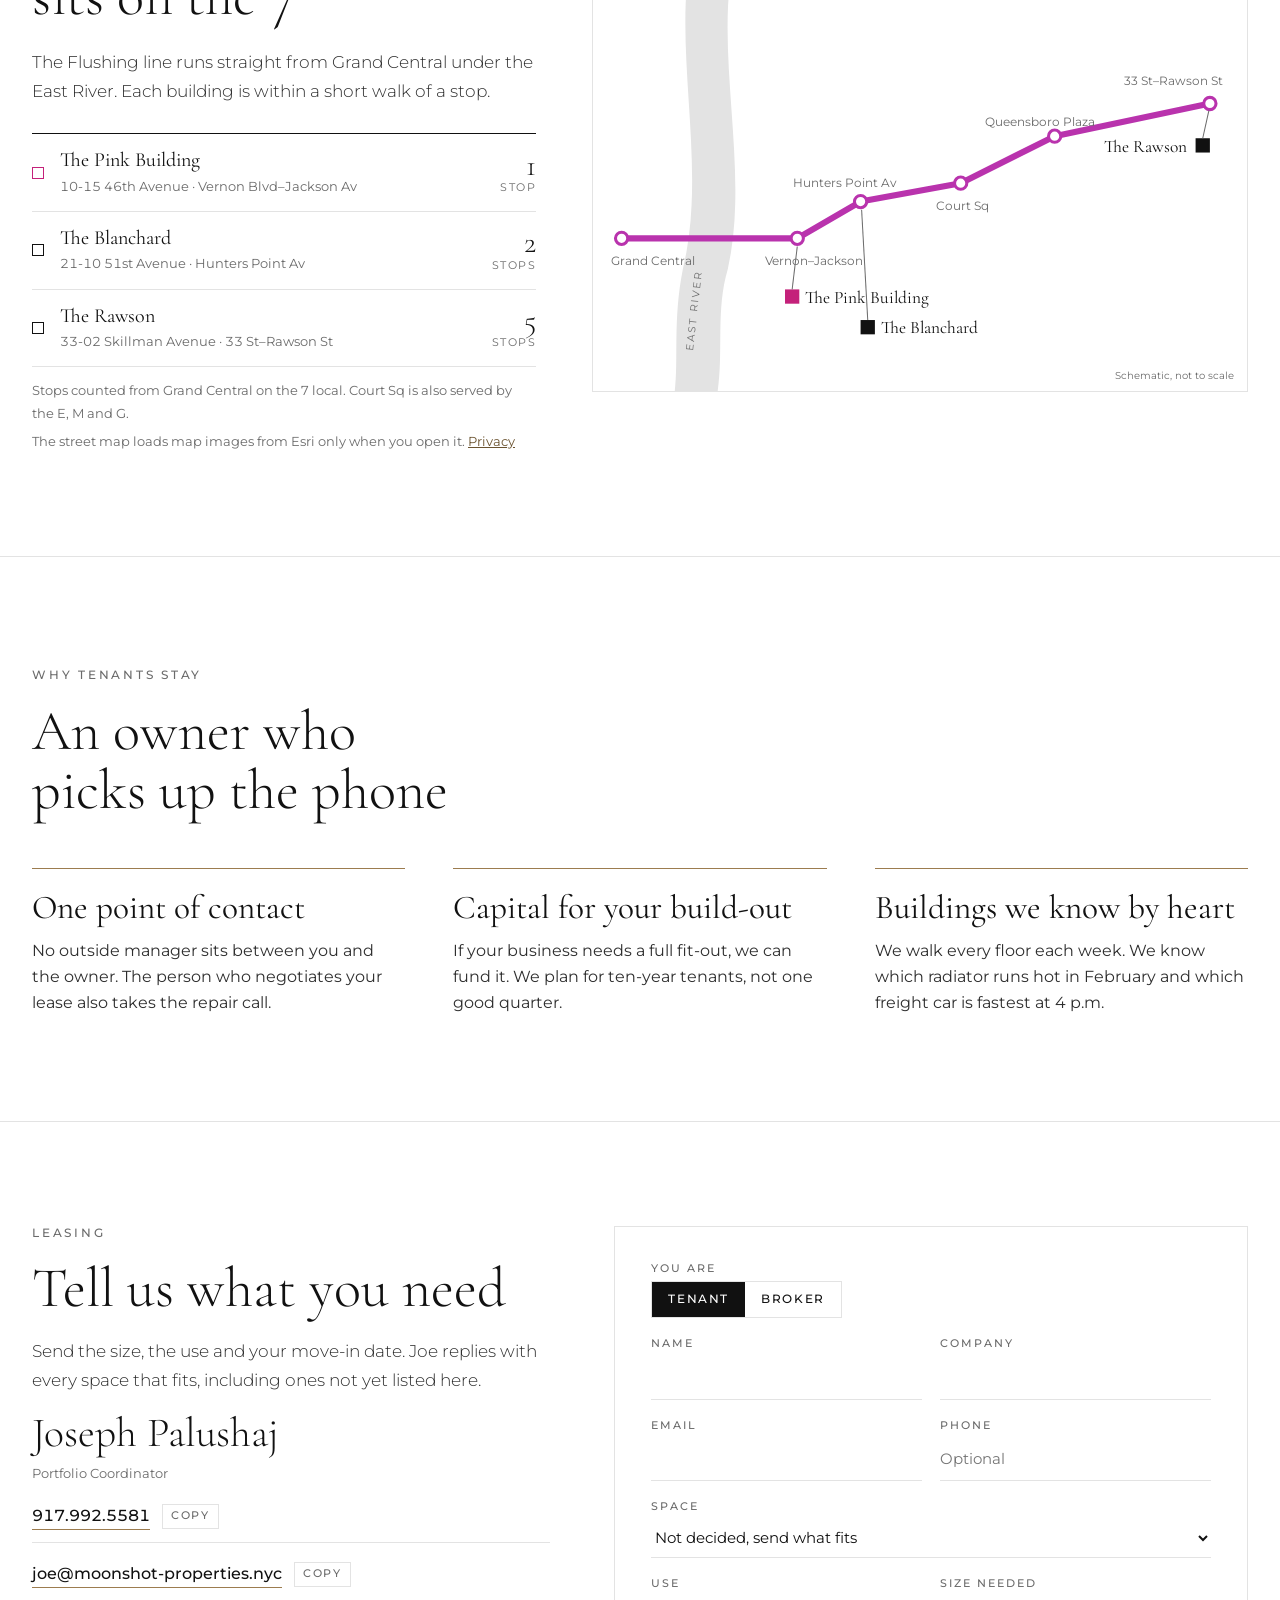
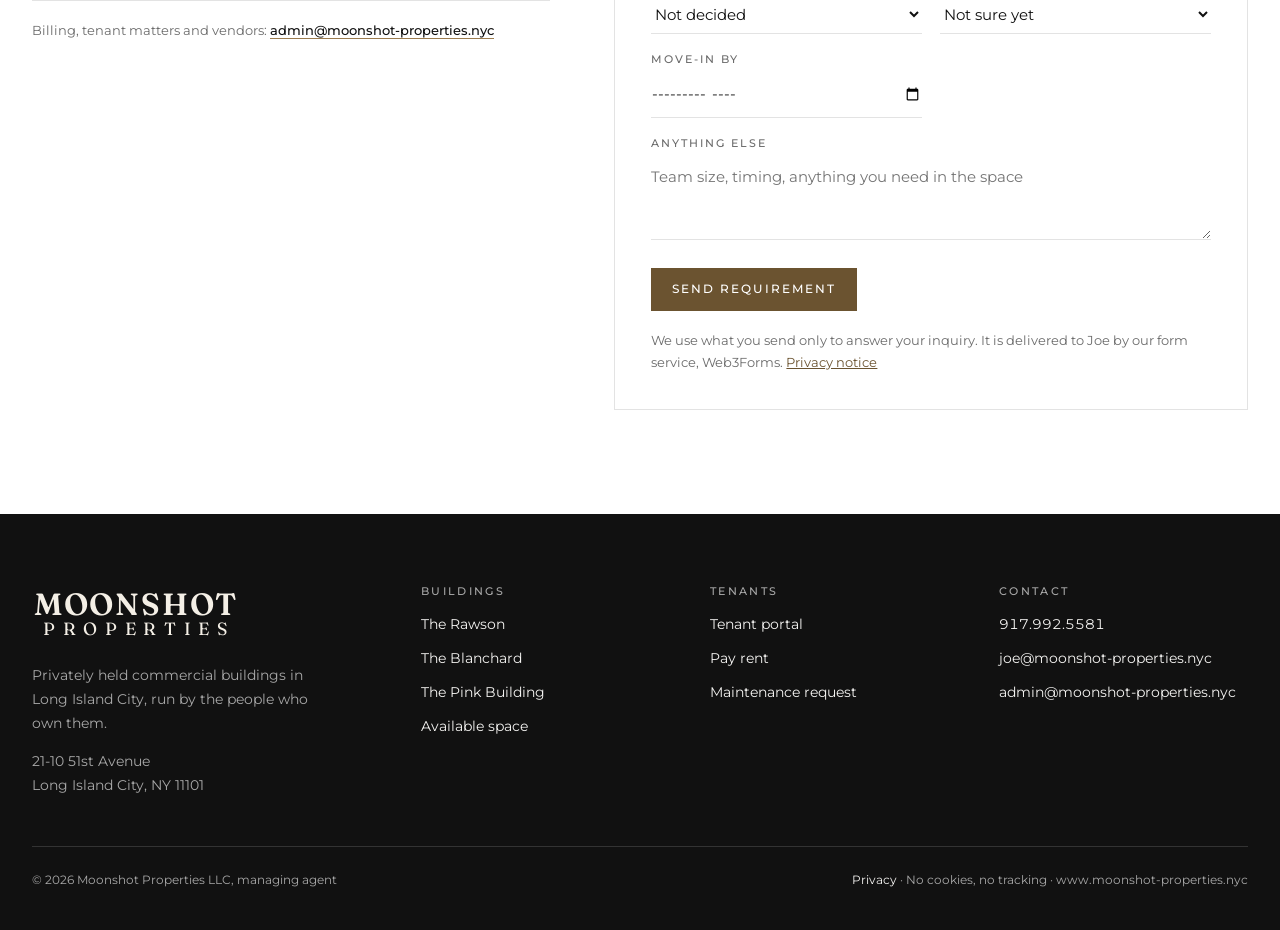
==== commit 01bfcc8e: "v6.4 Re-Leased tenant portal links in footer Tenant portal, Pay rent and Maintenance request now ope" ====
--- a/index.html
+++ b/index.html
@@ -738,7 +738,7 @@
         <p style="margin-top:14px">21-10 51st Avenue<br>Long Island City, NY 11101</p>
       </div>
       <div><h4>Buildings</h4><ul><li><a href="#rawson">The Rawson</a></li><li><a href="#blanchard">The Blanchard</a></li><li><a href="#pink">The Pink Building</a></li><li><a href="#available">Available space</a></li></ul></div>
-      <div><h4>Tenants</h4><ul><li><span class="soon">Tenant portal (coming soon)</span></li><li><a href="mailto:admin@moonshot-properties.nyc?subject=Rent%20payment">Pay rent</a></li><li><a href="mailto:admin@moonshot-properties.nyc?subject=Maintenance%20request">Maintenance request</a></li></ul></div>
+      <div><h4>Tenants</h4><ul><li><a href="https://us1.portal.re-leased.com/" target="_blank" rel="noopener">Tenant portal</a></li><li><a href="https://us1.portal.re-leased.com/" target="_blank" rel="noopener">Pay rent</a></li><li><a href="https://us1.portal.re-leased.com/" target="_blank" rel="noopener">Maintenance request</a></li></ul></div>
       <div><h4>Contact</h4><ul class="num"><li><a href="tel:+19179925581">917.992.5581</a></li><li><a href="mailto:joe@moonshot-properties.nyc">joe@moonshot-properties.nyc</a></li><li><a href="mailto:admin@moonshot-properties.nyc">admin@moonshot-properties.nyc</a></li></ul></div>
     </div>
     <div class="fbase"><span>© 2026 Moonshot Properties LLC, managing agent</span><span><a href="/privacy.html">Privacy</a> · No cookies, no tracking · www.moonshot-properties.nyc</span></div>
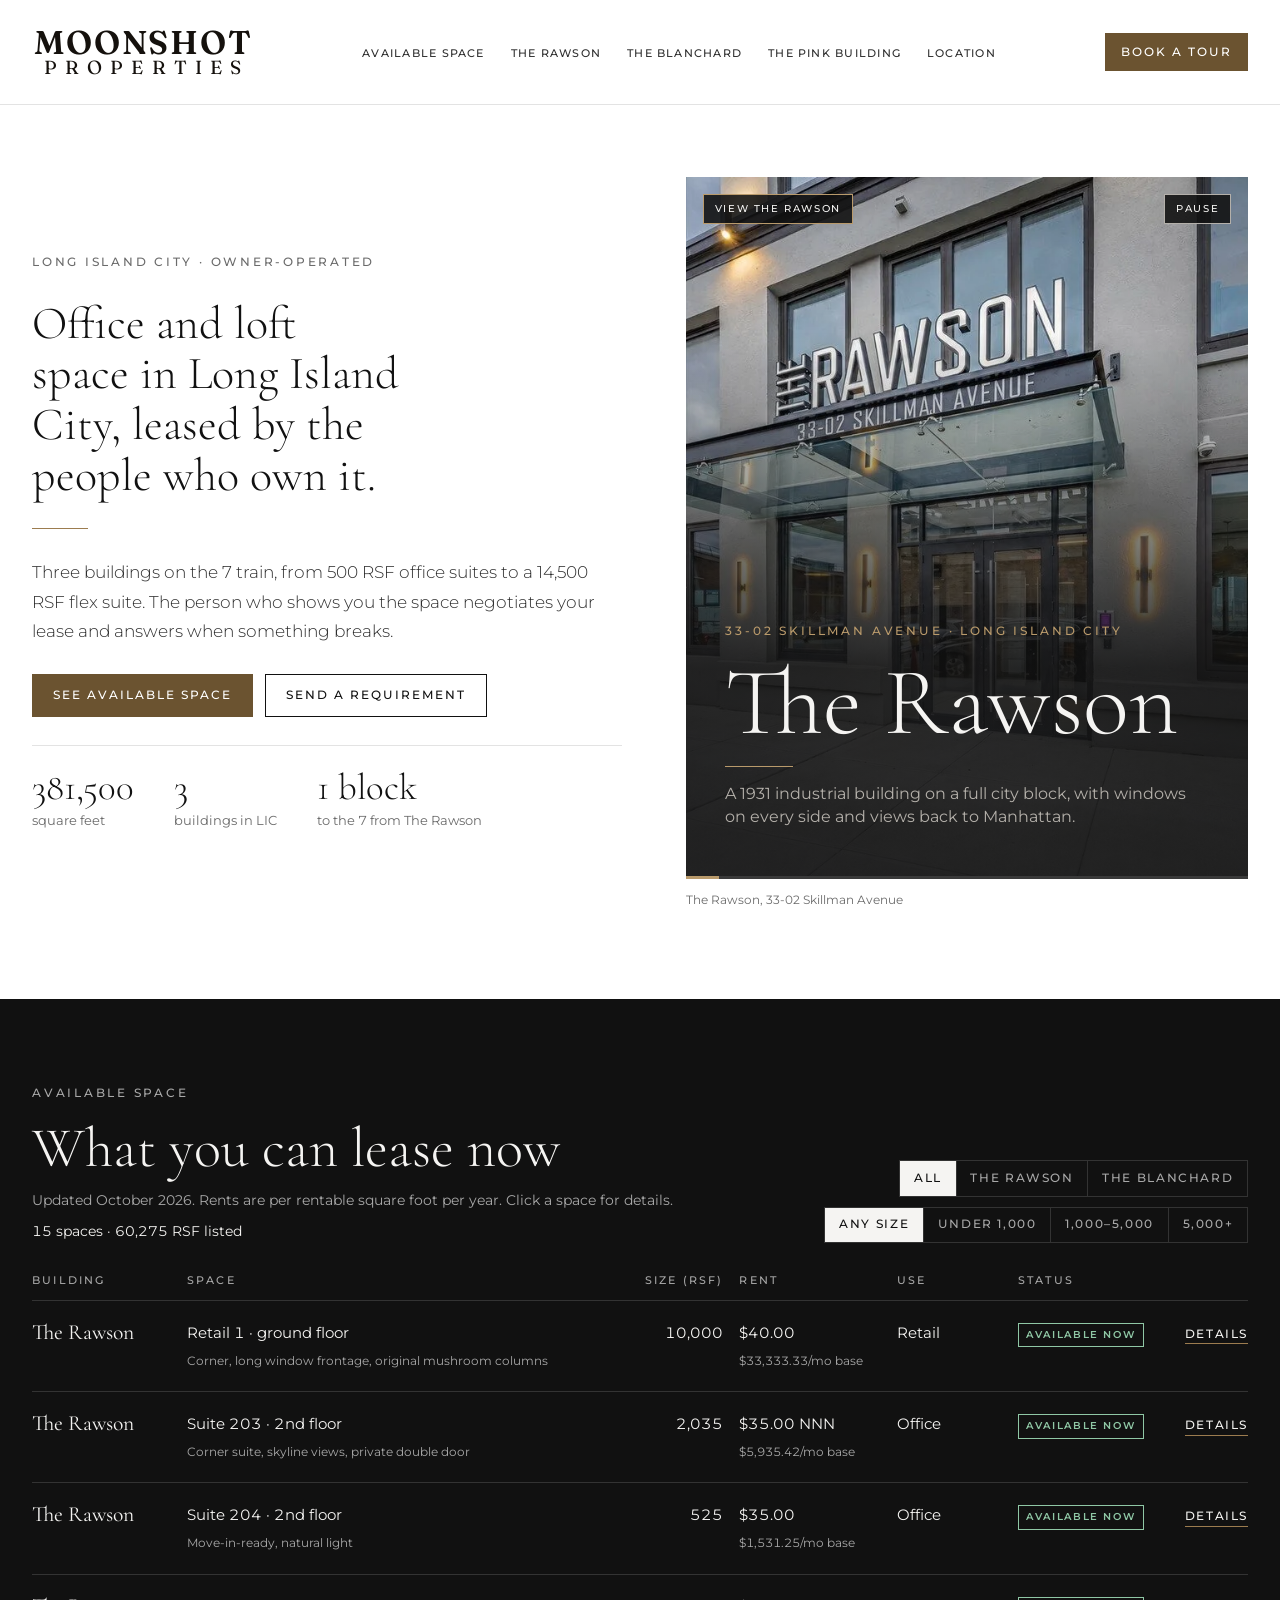
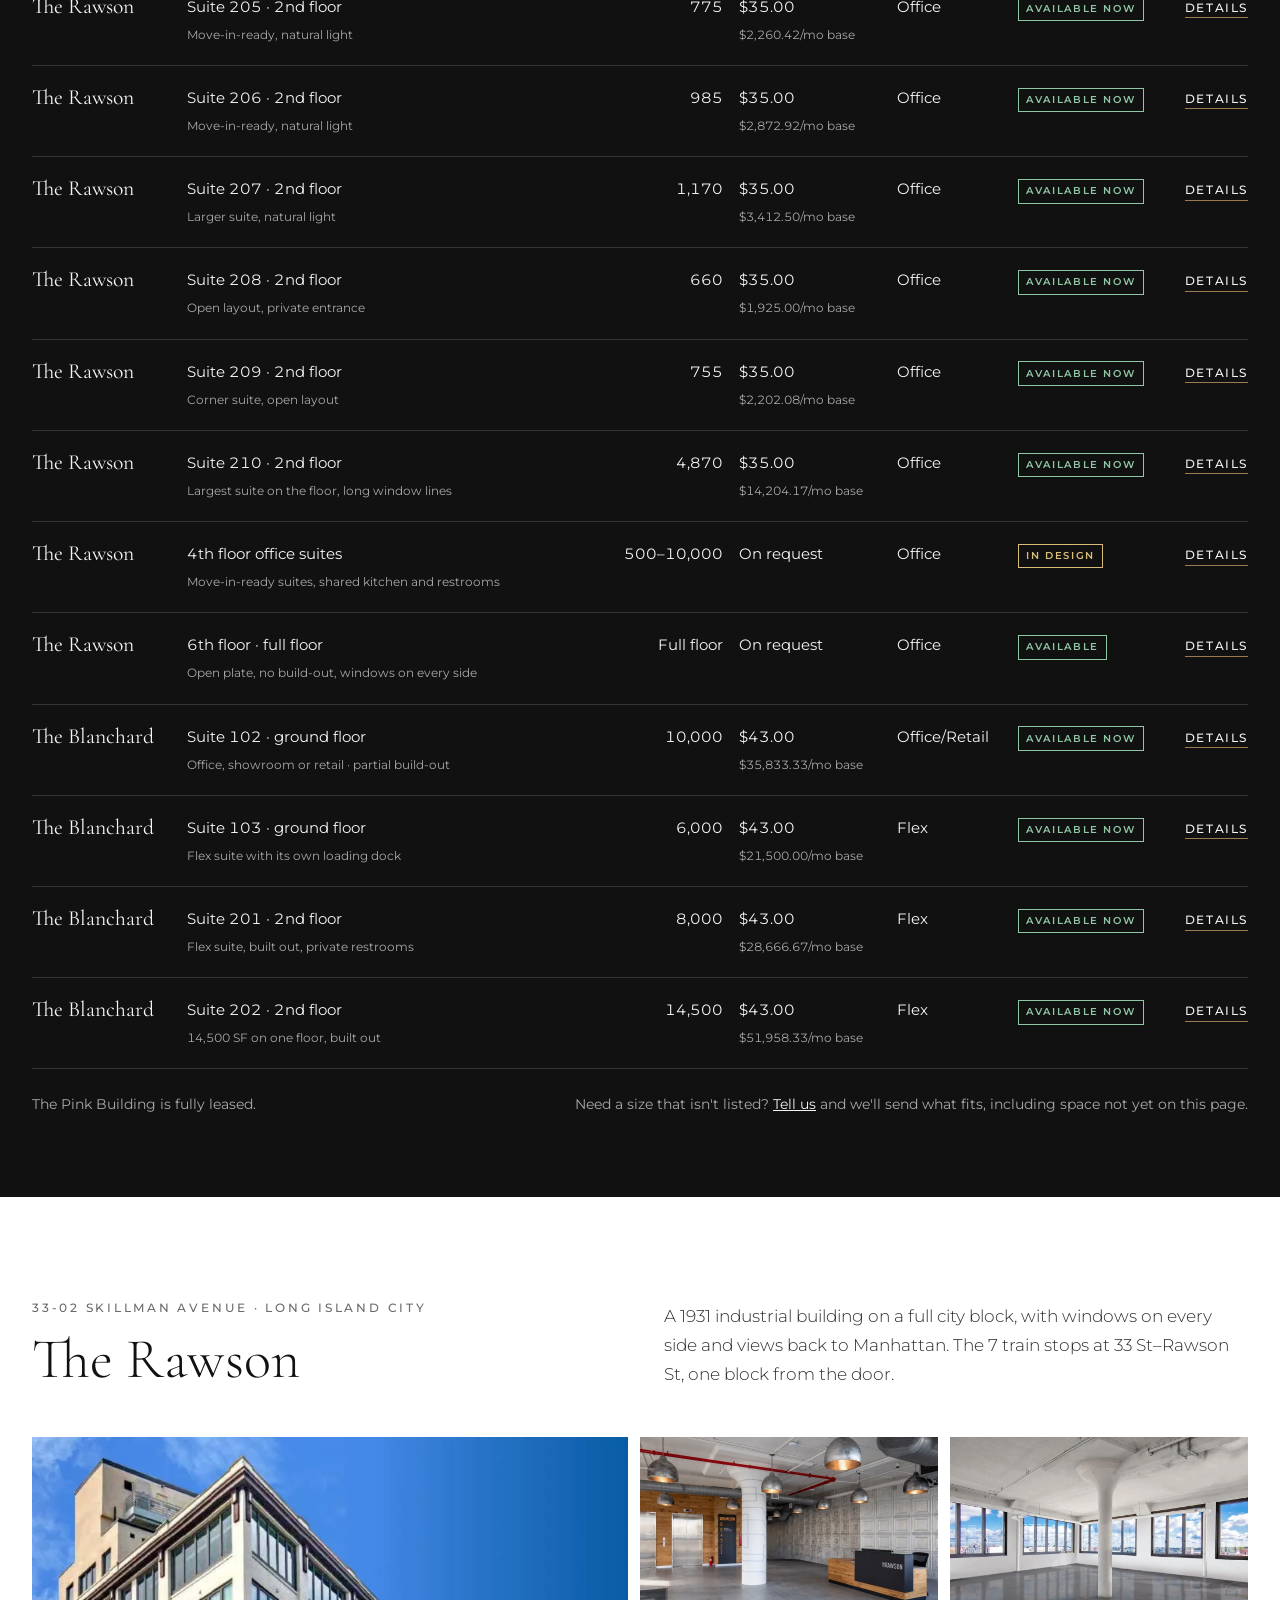
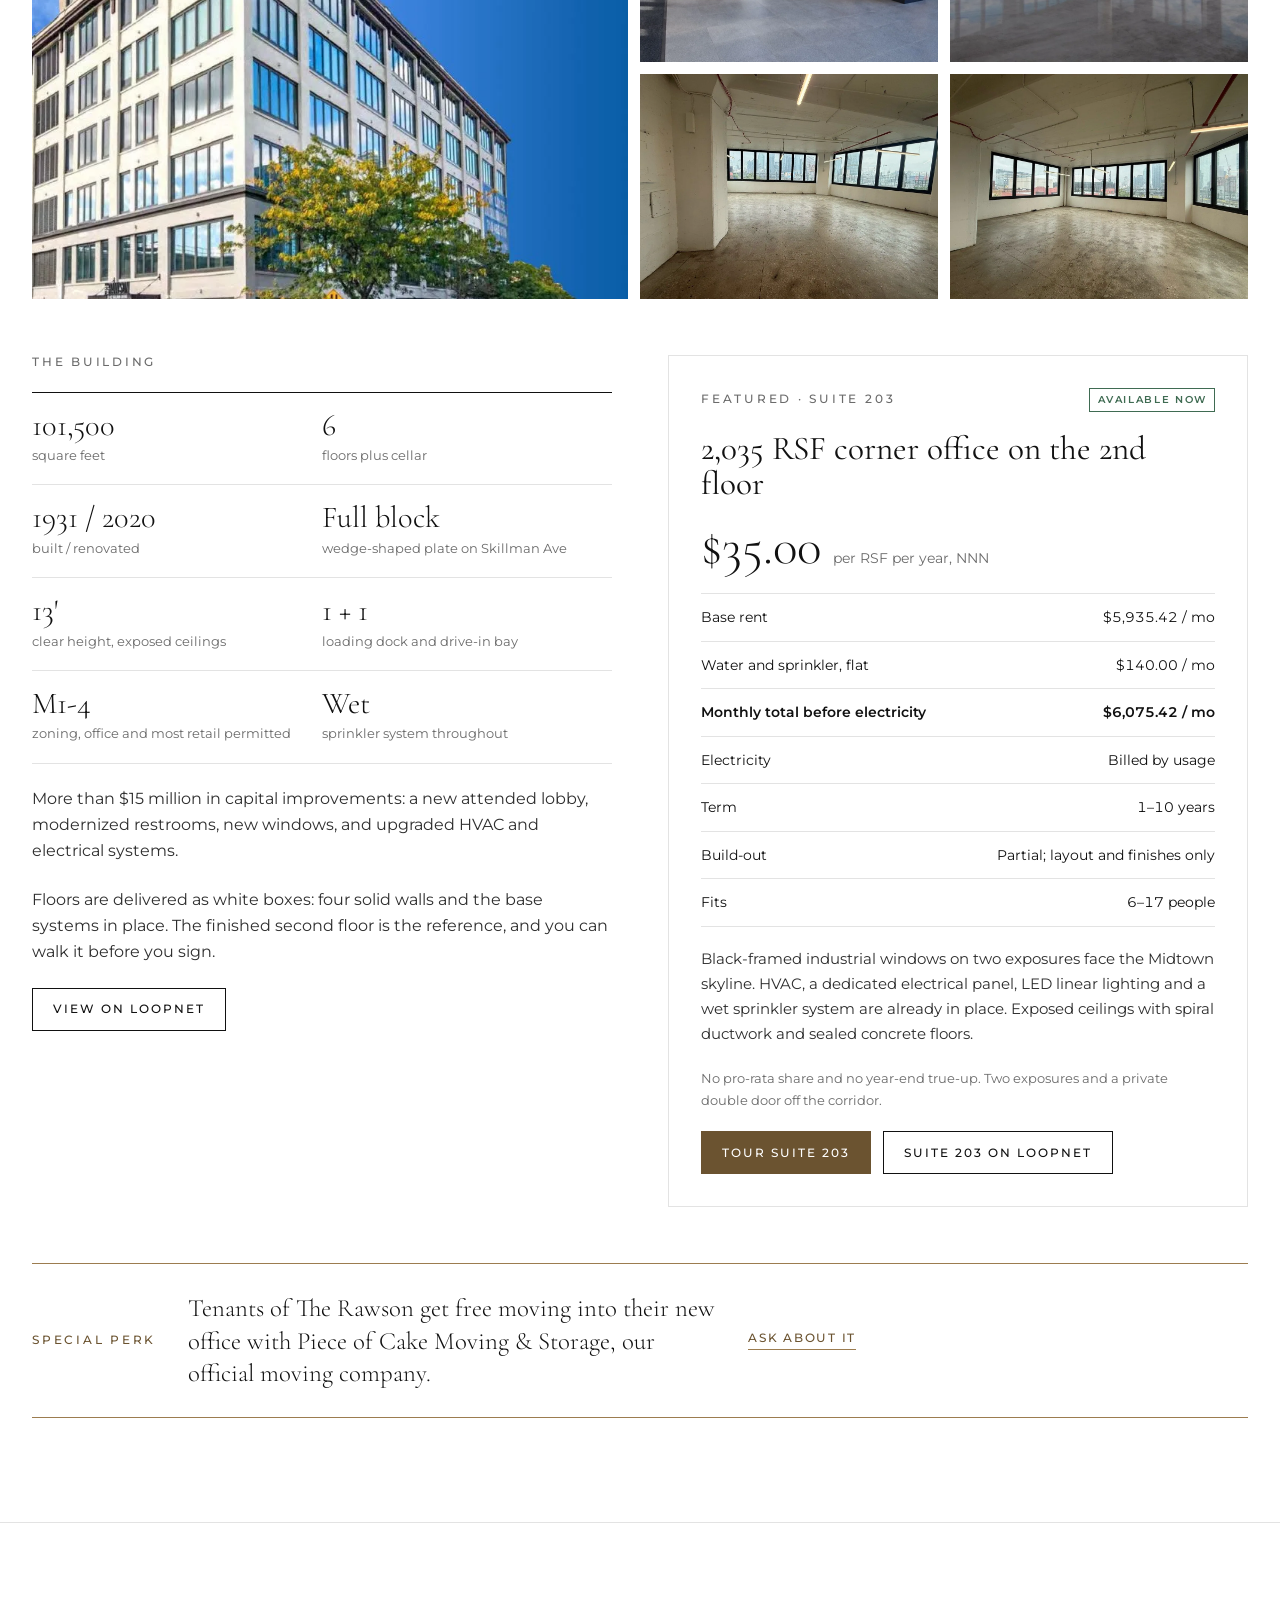
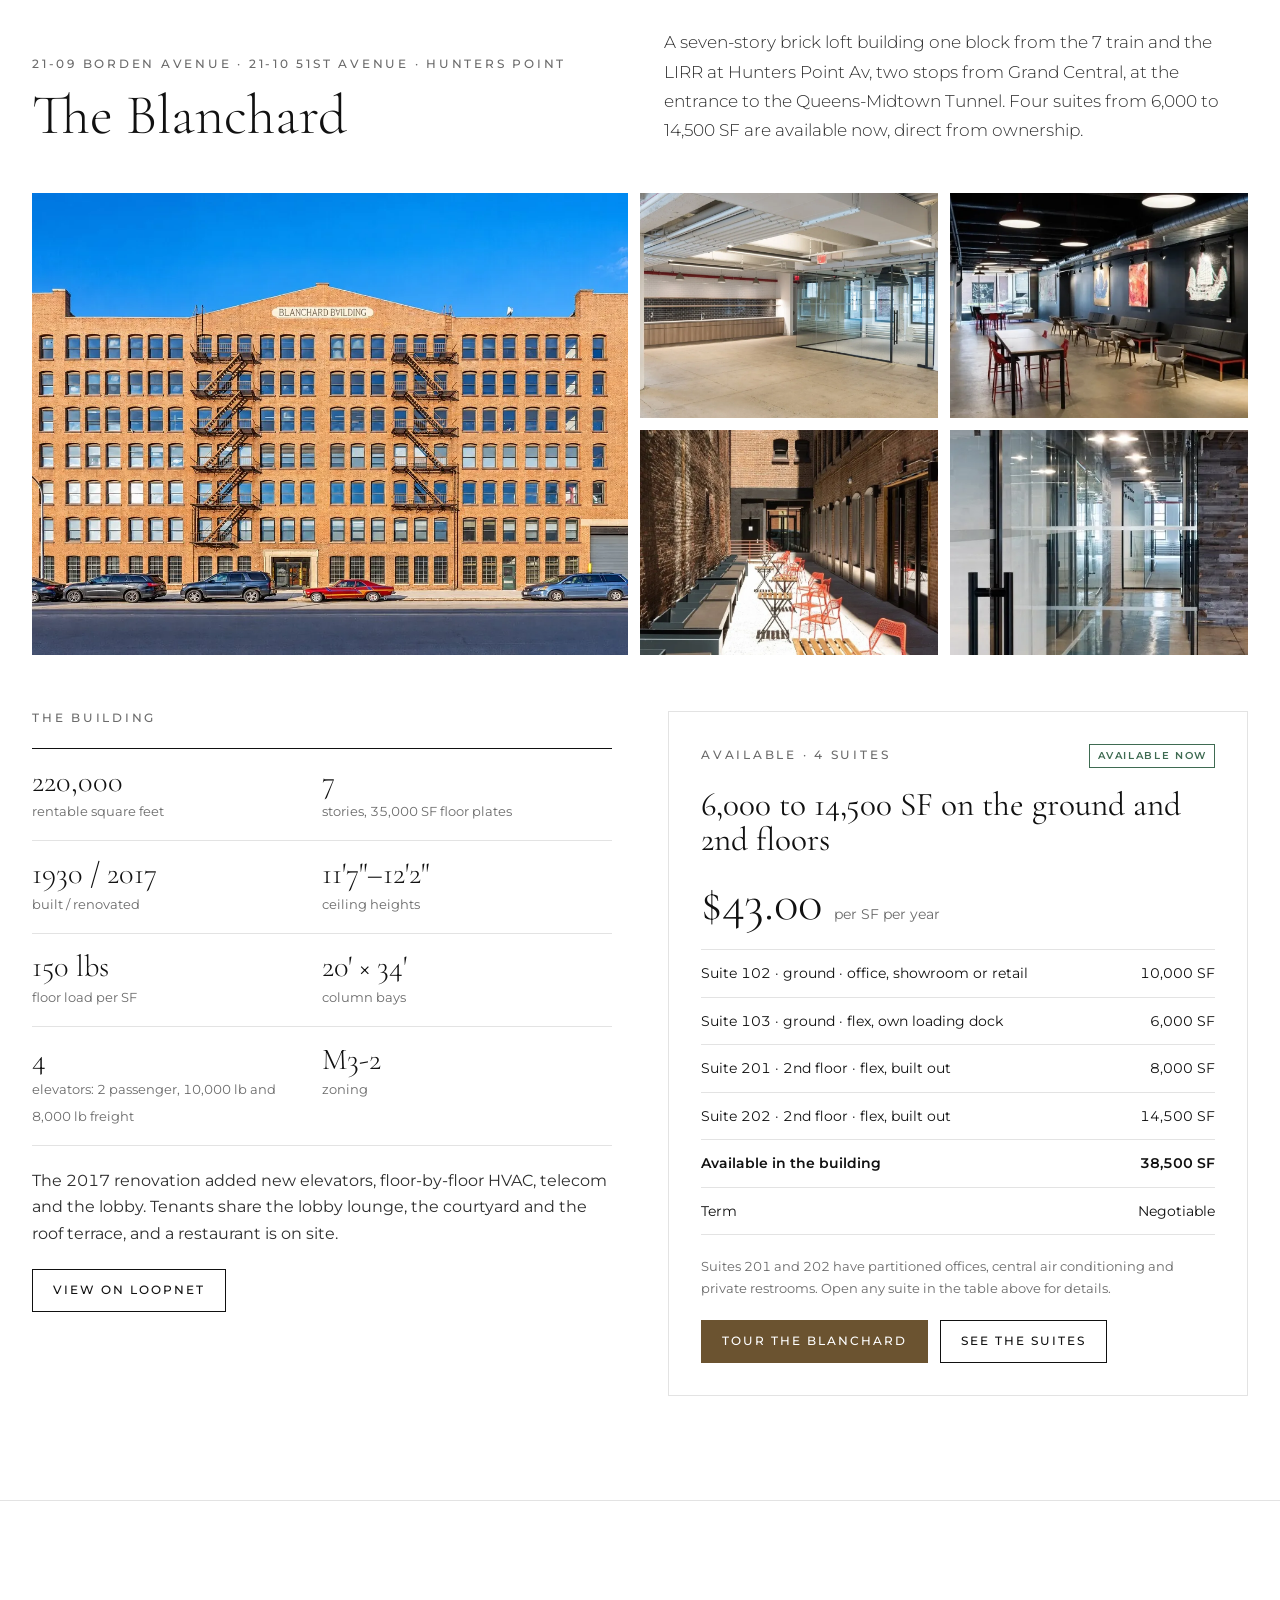
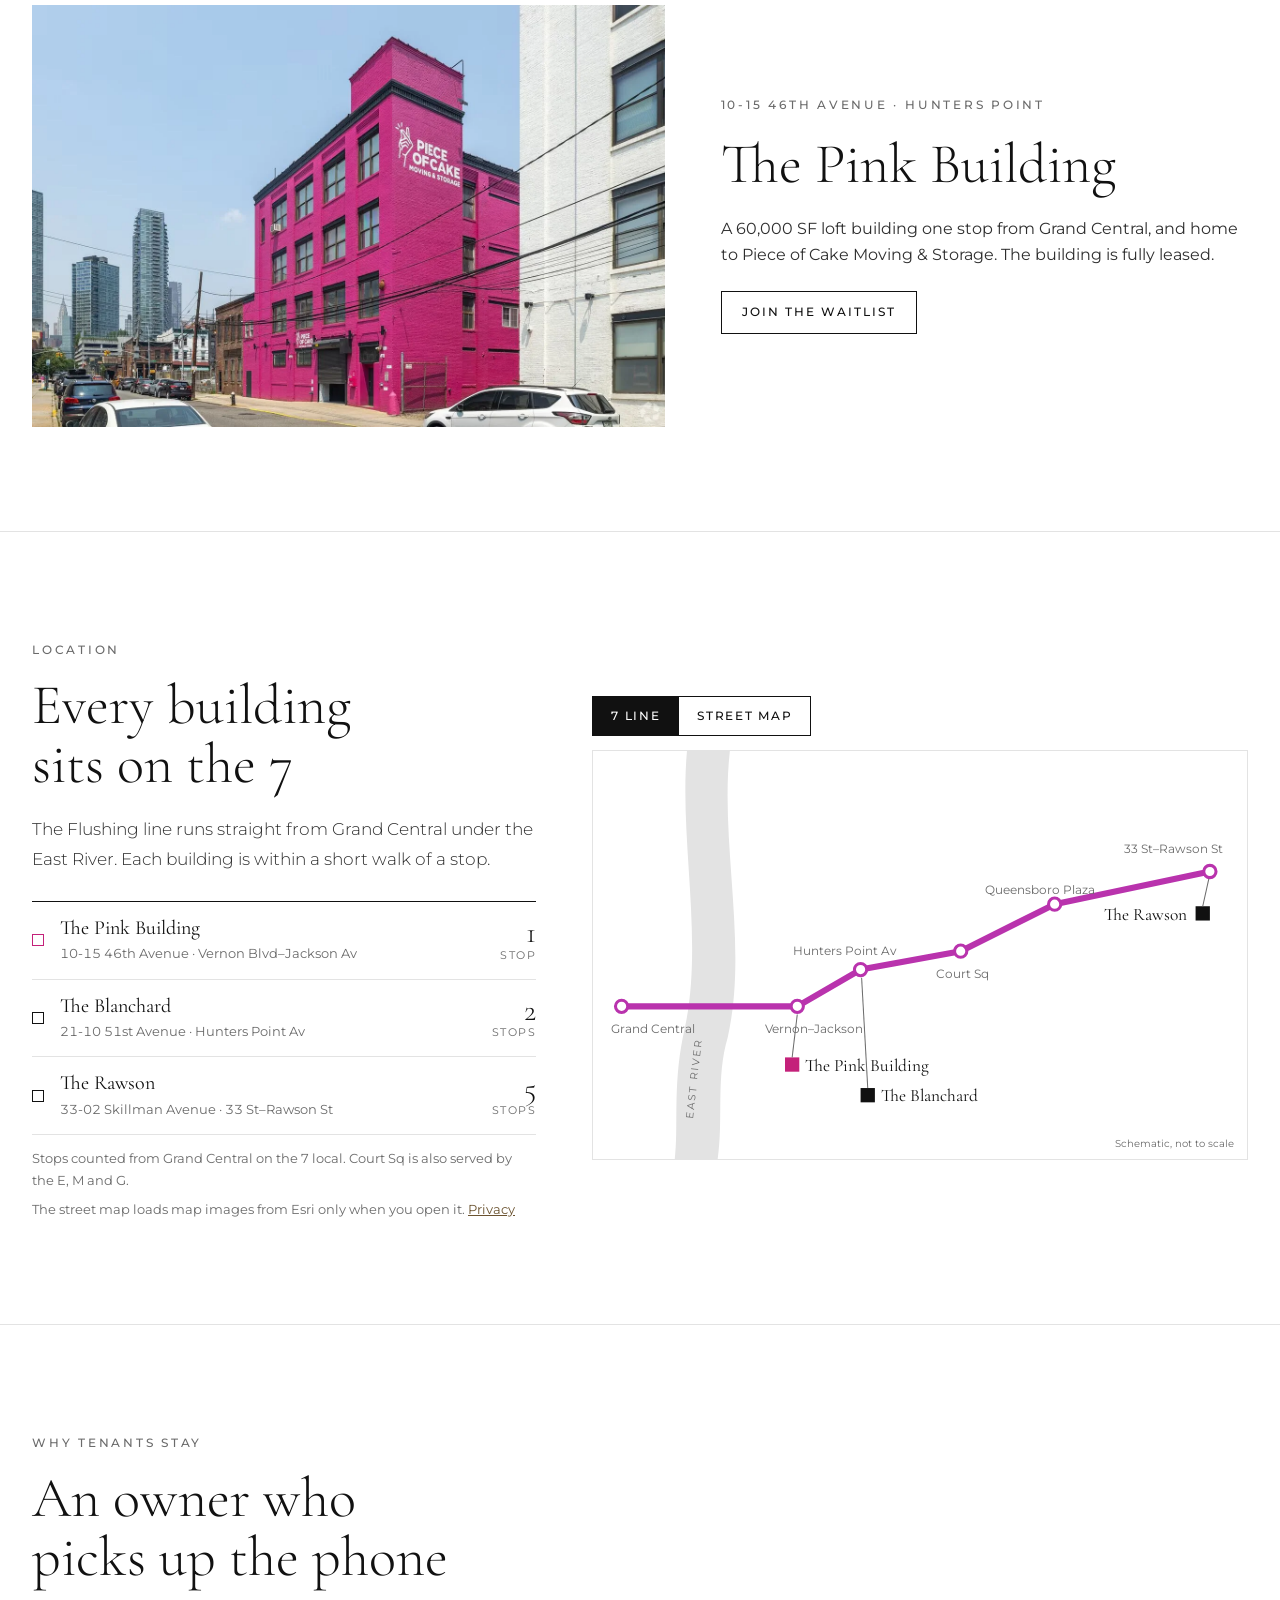
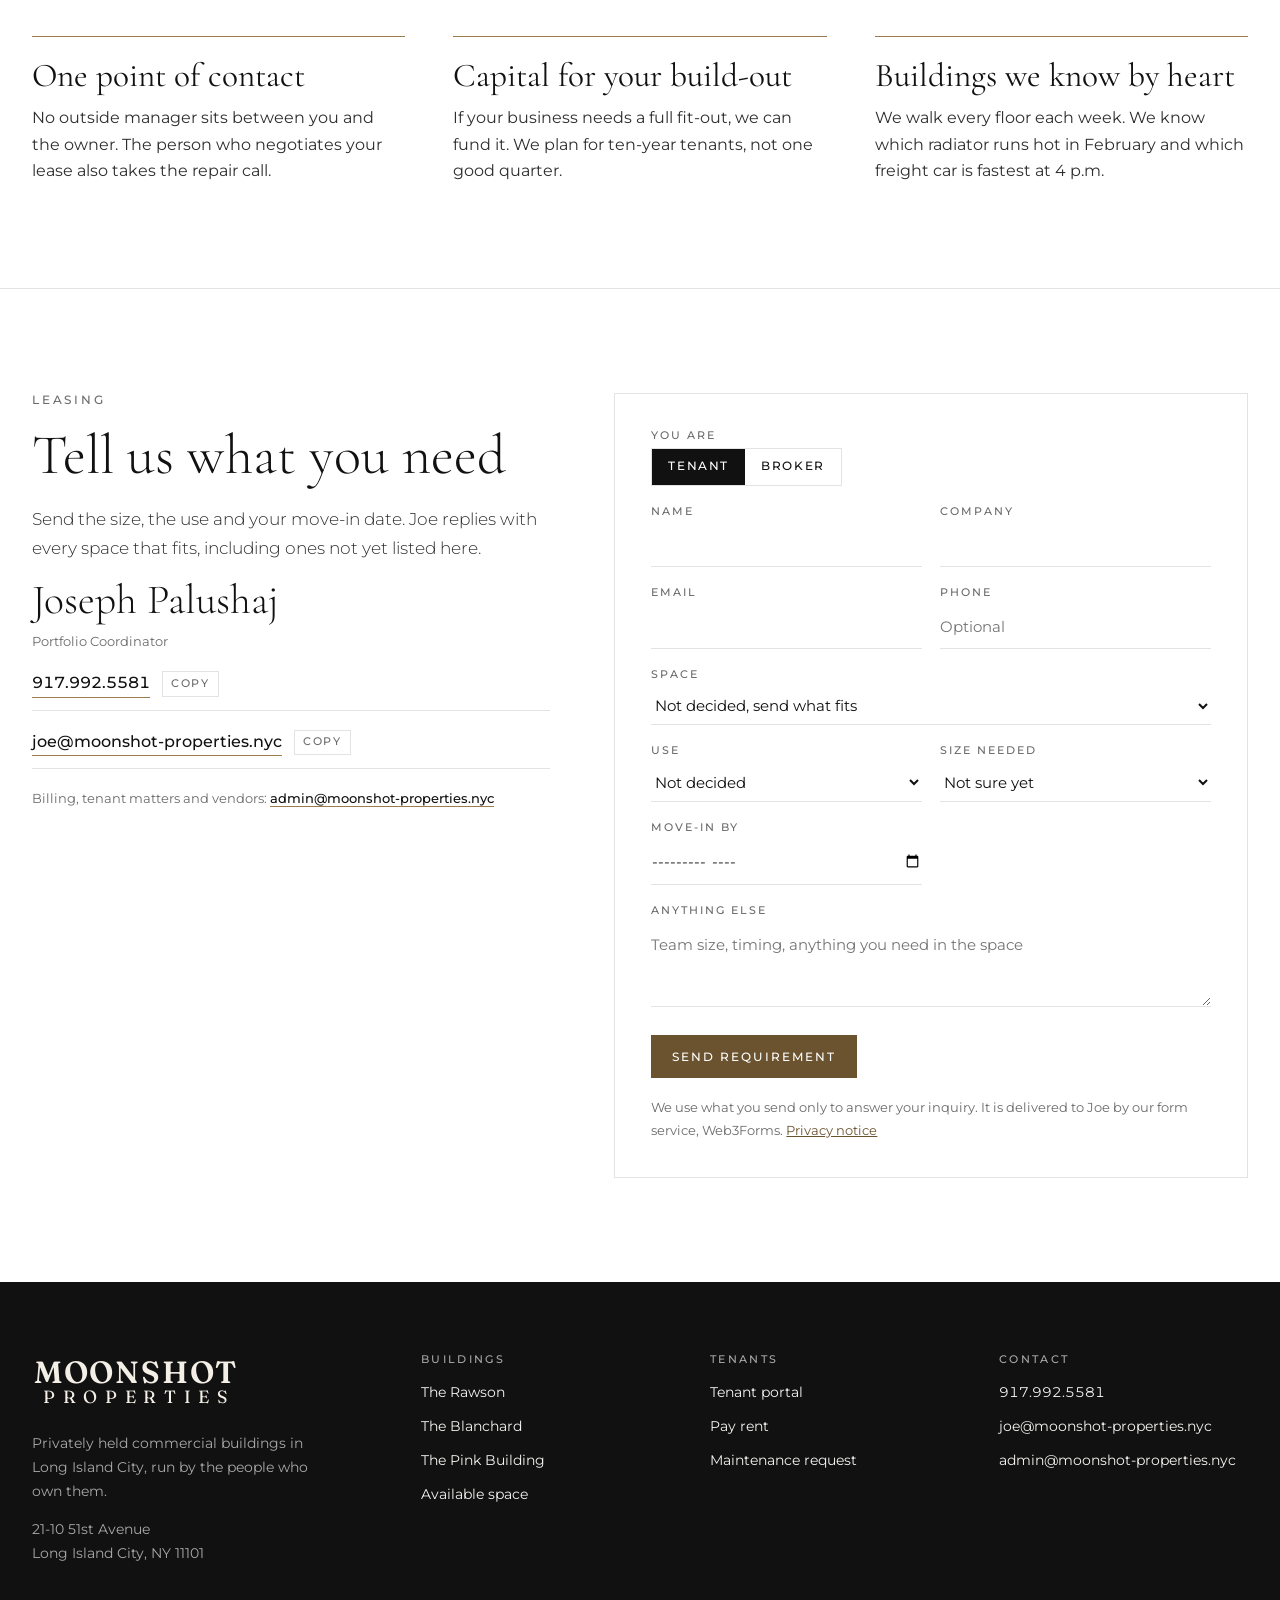
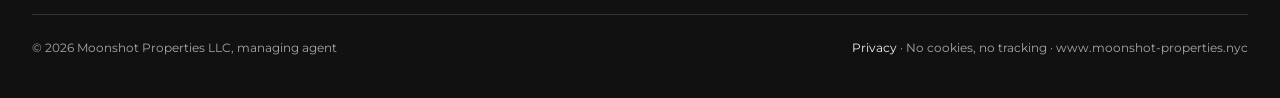
==== commit cd571be1: "v6.5 The Blanchard: suites, rent and photos from LoopNet 42735303 Co-Authored-By: Claude Opus 5.5 <n" ====
--- a/index.html
+++ b/index.html
@@ -4,7 +4,7 @@
 <meta charset="utf-8">
 <meta name="viewport" content="width=device-width, initial-scale=1">
 <title>Moonshot Properties — Office and Loft Space in Long Island City</title>
-<meta name="description" content="Office and loft space in Long Island City, leased by the people who own it. Three buildings on the 7 train, from 500 RSF office suites to a 22,249 RSF full floor.">
+<meta name="description" content="Office and loft space in Long Island City, leased by the people who own it. Three buildings on the 7 train, from 500 RSF office suites to a 14,500 RSF flex suite.">
 <link rel="canonical" href="https://www.moonshot-properties.nyc/">
 <meta name="referrer" content="strict-origin-when-cross-origin">
 <meta name="theme-color" content="#15110d">
@@ -15,7 +15,7 @@
 <meta property="og:type" content="website">
 <meta property="og:site_name" content="Moonshot Properties">
 <meta property="og:title" content="Moonshot Properties — Office and Loft Space in Long Island City">
-<meta property="og:description" content="Three buildings on the 7 train, from 500 RSF office suites to a 22,249 RSF full floor. Leased by the people who own them.">
+<meta property="og:description" content="Three buildings on the 7 train, from 500 RSF office suites to a 14,500 RSF flex suite. Leased by the people who own them.">
 <meta property="og:url" content="https://www.moonshot-properties.nyc/">
 <meta property="og:image" content="https://www.moonshot-properties.nyc/images/og-image.jpg">
 <meta property="og:image:width" content="1200">
@@ -411,7 +411,7 @@
       <span class="label">Long Island City · Owner-operated</span>
       <h1>Office and loft space in Long Island City, leased by the people who own it.</h1>
       <hr class="rule">
-      <p class="lede">Three buildings on the 7 train, from 500 RSF office suites to a 22,249 RSF full floor. The person who shows you the space negotiates your lease and answers when something breaks.</p>
+      <p class="lede">Three buildings on the 7 train, from 500 RSF office suites to a 14,500 RSF flex suite. The person who shows you the space negotiates your lease and answers when something breaks.</p>
       <div class="btn-row">
         <a class="btn btn-solid" href="#available">See available space</a>
         <a class="btn" href="#contact">Send a requirement</a>
@@ -587,30 +587,48 @@
   <section class="bld" id="blanchard" aria-labelledby="bla-title">
     <div class="wrap">
       <div class="bld-head">
-        <div class="addr"><span class="label">21-10 51st Avenue · 21-09 Borden Avenue · Hunters Point</span><h2 id="bla-title">The Blanchard</h2></div>
-        <p class="lede">A brick creative-office building two stops from Grand Central. Two full floors come with 1,600 amps of dedicated power, an air-conditioning plant and in-suite restrooms already in place.</p>
-      </div>
-      <div class="split" style="margin-top:0">
-        <div class="one-img"><img src="images/blanchard-storefront.webp" alt="Rendering of The Blanchard's brick facade with glass storefronts and the BLANCHARD sign" width="512" height="512" loading="lazy" decoding="async"></div>
+        <div class="addr"><span class="label">21-09 Borden Avenue · 21-10 51st Avenue · Hunters Point</span><h2 id="bla-title">The Blanchard</h2></div>
+        <p class="lede">A seven-story brick loft building one block from the 7 train and the LIRR at Hunters Point Av, two stops from Grand Central, at the entrance to the Queens-Midtown Tunnel. Four suites from 6,000 to 14,500 SF are available now, direct from ownership.</p>
+      </div>
+      <div class="gallery">
+        <img class="big" src="images/blanchard-facade.webp" alt="The Blanchard, a seven-story brick loft building with the BLANCHARD BUILDING sign on its gable" width="1240" height="827" loading="lazy" decoding="async">
+        <img src="images/blanchard-suite-kitchen.webp" alt="Built-out suite with a pantry, concrete floor and glass-walled offices" width="1240" height="828" loading="lazy" decoding="async">
+        <img src="images/blanchard-lounge.webp" alt="Ground-floor lounge with communal tables, banquettes and street windows" width="915" height="622" loading="lazy" decoding="async">
+        <img src="images/blanchard-courtyard.webp" alt="Courtyard with outdoor tables and chairs between brick walls" width="873" height="622" loading="lazy" decoding="async">
+        <img src="images/blanchard-glass-offices.webp" alt="Glass-walled offices along a corridor" width="563" height="844" loading="lazy" decoding="async">
+      </div>
+      <div class="split">
         <div class="col num">
-          <div class="facts-list fill">
-            <div><b>1,600 A</b><span>120/208 V, direct-metered</span></div>
+          <span class="label">The building</span>
+          <div class="facts-list">
+            <div><b>220,000</b><span>rentable square feet</span></div>
+            <div><b>7</b><span>stories, 35,000 SF floor plates</span></div>
+            <div><b>1930 / 2017</b><span>built / renovated</span></div>
+            <div><b>11'7"–12'2"</b><span>ceiling heights</span></div>
             <div><b>150 lbs</b><span>floor load per SF</span></div>
-            <div><b>20' × 34'</b><span>column bay</span></div>
-            <div><b>9'</b><span>window height</span></div>
-            <div><b>1,000 GPM</b><span>fire pump, sprinklered</span></div>
-            <div><b>220,000</b><span>SF building</span></div>
-          </div>
+            <div><b>20' × 34'</b><span>column bays</span></div>
+            <div><b>4</b><span>elevators: 2 passenger, 10,000 lb and 8,000 lb freight</span></div>
+            <div><b>M3-2</b><span>zoning</span></div>
+          </div>
+          <p>The 2017 renovation added new elevators, floor-by-floor HVAC, telecom and the lobby. Tenants share the lobby lounge, the courtyard and the roof terrace, and a restaurant is on site.</p>
+          <div class="btn-row"><a class="btn" href="https://www.loopnet.com/Listing/21-09-Borden-Ave-Long-Island-City-NY/42735303/" target="_blank" rel="noopener">View on LoopNet</a></div>
+        </div>
+        <div class="feature num" id="blanchard-suites">
+          <div class="feature-top"><span class="label">Available · 4 suites</span><span class="st">Available now</span></div>
+          <h3>6,000 to 14,500 SF on the ground and 2nd floors</h3>
+          <div class="price"><b>$43.00</b><span>per SF per year</span></div>
           <div class="lines">
-            <div><span>Unit 100 · ground floor</span><span>20,897 RSF</span></div>
-            <div><span>Unit 201 · 2nd floor (north 10,607 / south 11,642)</span><span>22,249 RSF</span></div>
-            <div><span>Unit 402 · 4th floor</span><span>12,678 RSF</span></div>
-            <div class="tot"><span>Available in the building</span><span>55,824 RSF</span></div>
-          </div>
-          <p class="note">Measured to REBNY standard, 27% loss factor. Rent on request.</p>
+            <div><span>Suite 102 · ground · office, showroom or retail</span><span>10,000 SF</span></div>
+            <div><span>Suite 103 · ground · flex, own loading dock</span><span>6,000 SF</span></div>
+            <div><span>Suite 201 · 2nd floor · flex, built out</span><span>8,000 SF</span></div>
+            <div><span>Suite 202 · 2nd floor · flex, built out</span><span>14,500 SF</span></div>
+            <div class="tot"><span>Available in the building</span><span>38,500 SF</span></div>
+            <div><span>Term</span><span>Negotiable</span></div>
+          </div>
+          <p class="note">Suites 201 and 202 have partitioned offices, central air conditioning and private restrooms. Open any suite in the table above for details.</p>
           <div class="btn-row">
             <a class="btn btn-solid" href="#contact">Tour The Blanchard</a>
-            <a class="btn" href="https://www.loopnet.com/Listing/21-10-51st-Ave-Long-Island-City-NY/29947989/" target="_blank" rel="noopener">View on LoopNet</a>
+            <a class="btn" href="#available" data-filter="blanchard">See the suites</a>
           </div>
         </div>
       </div>
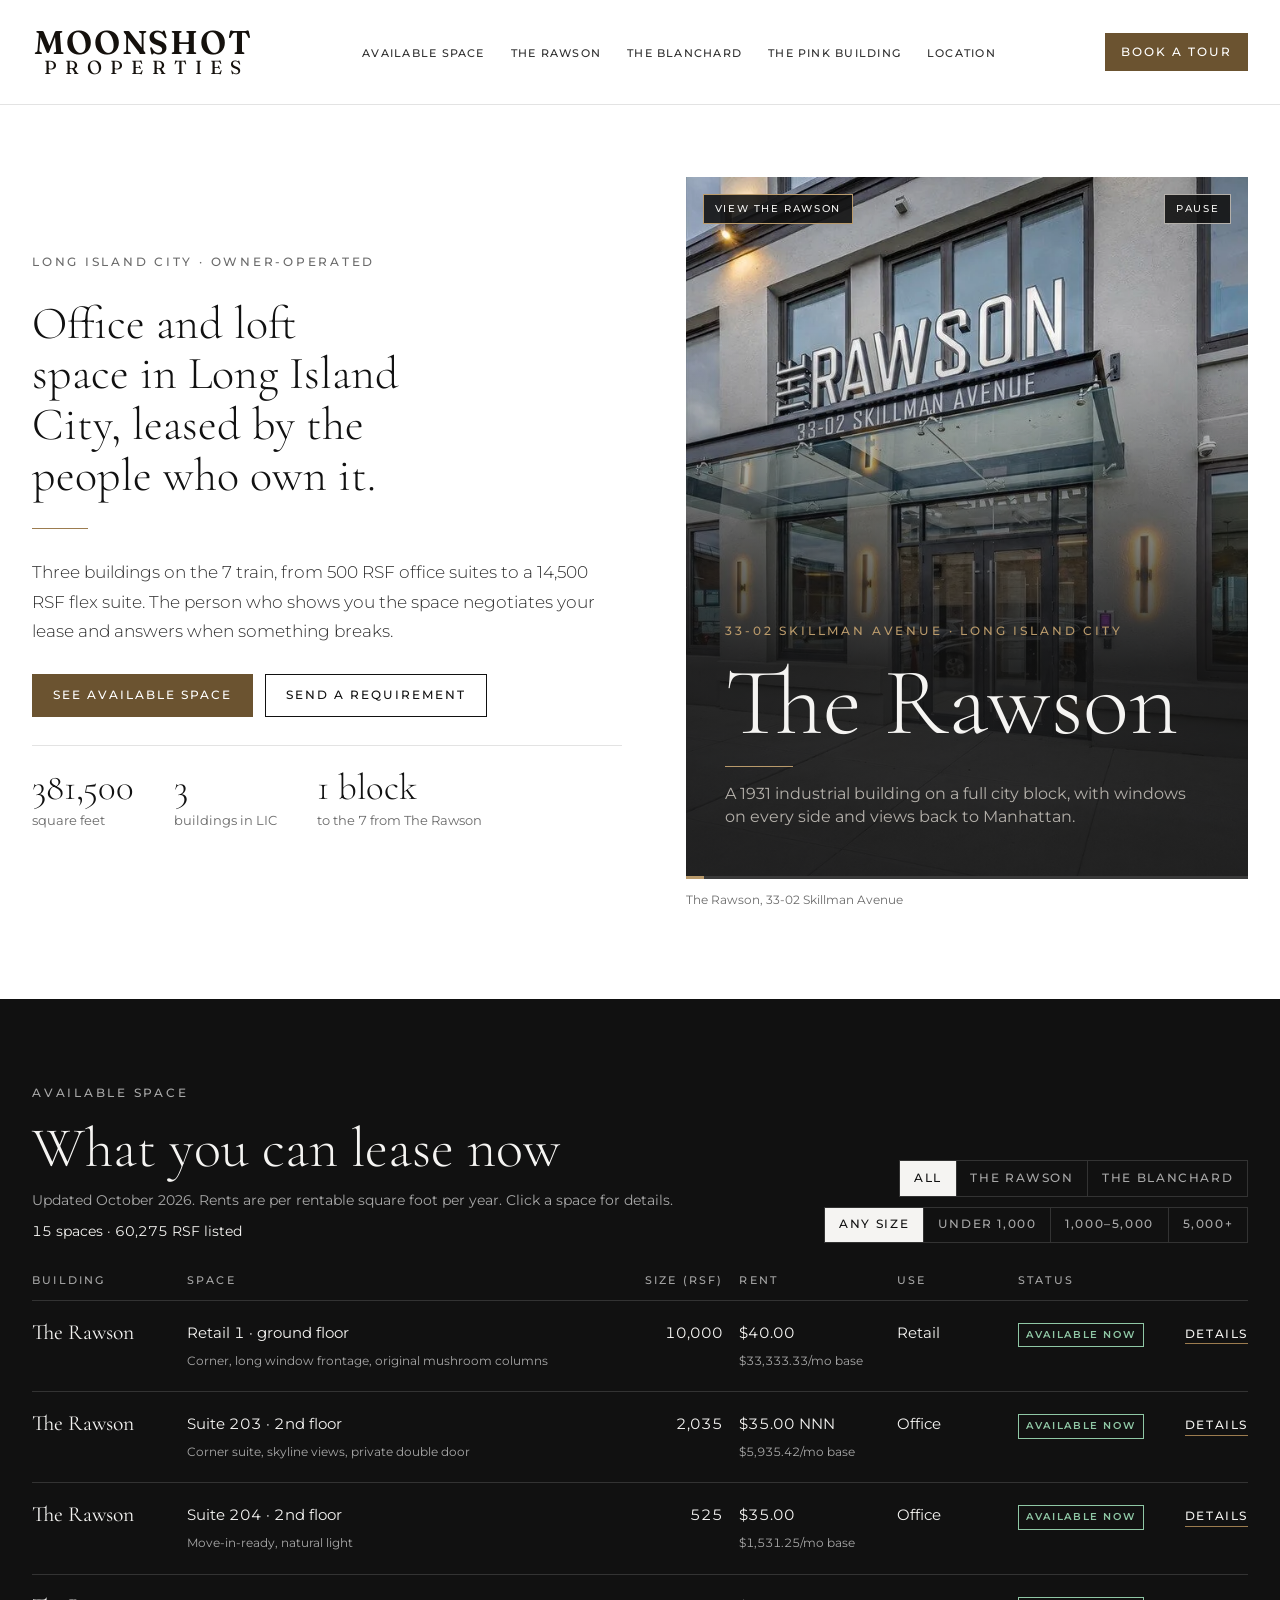
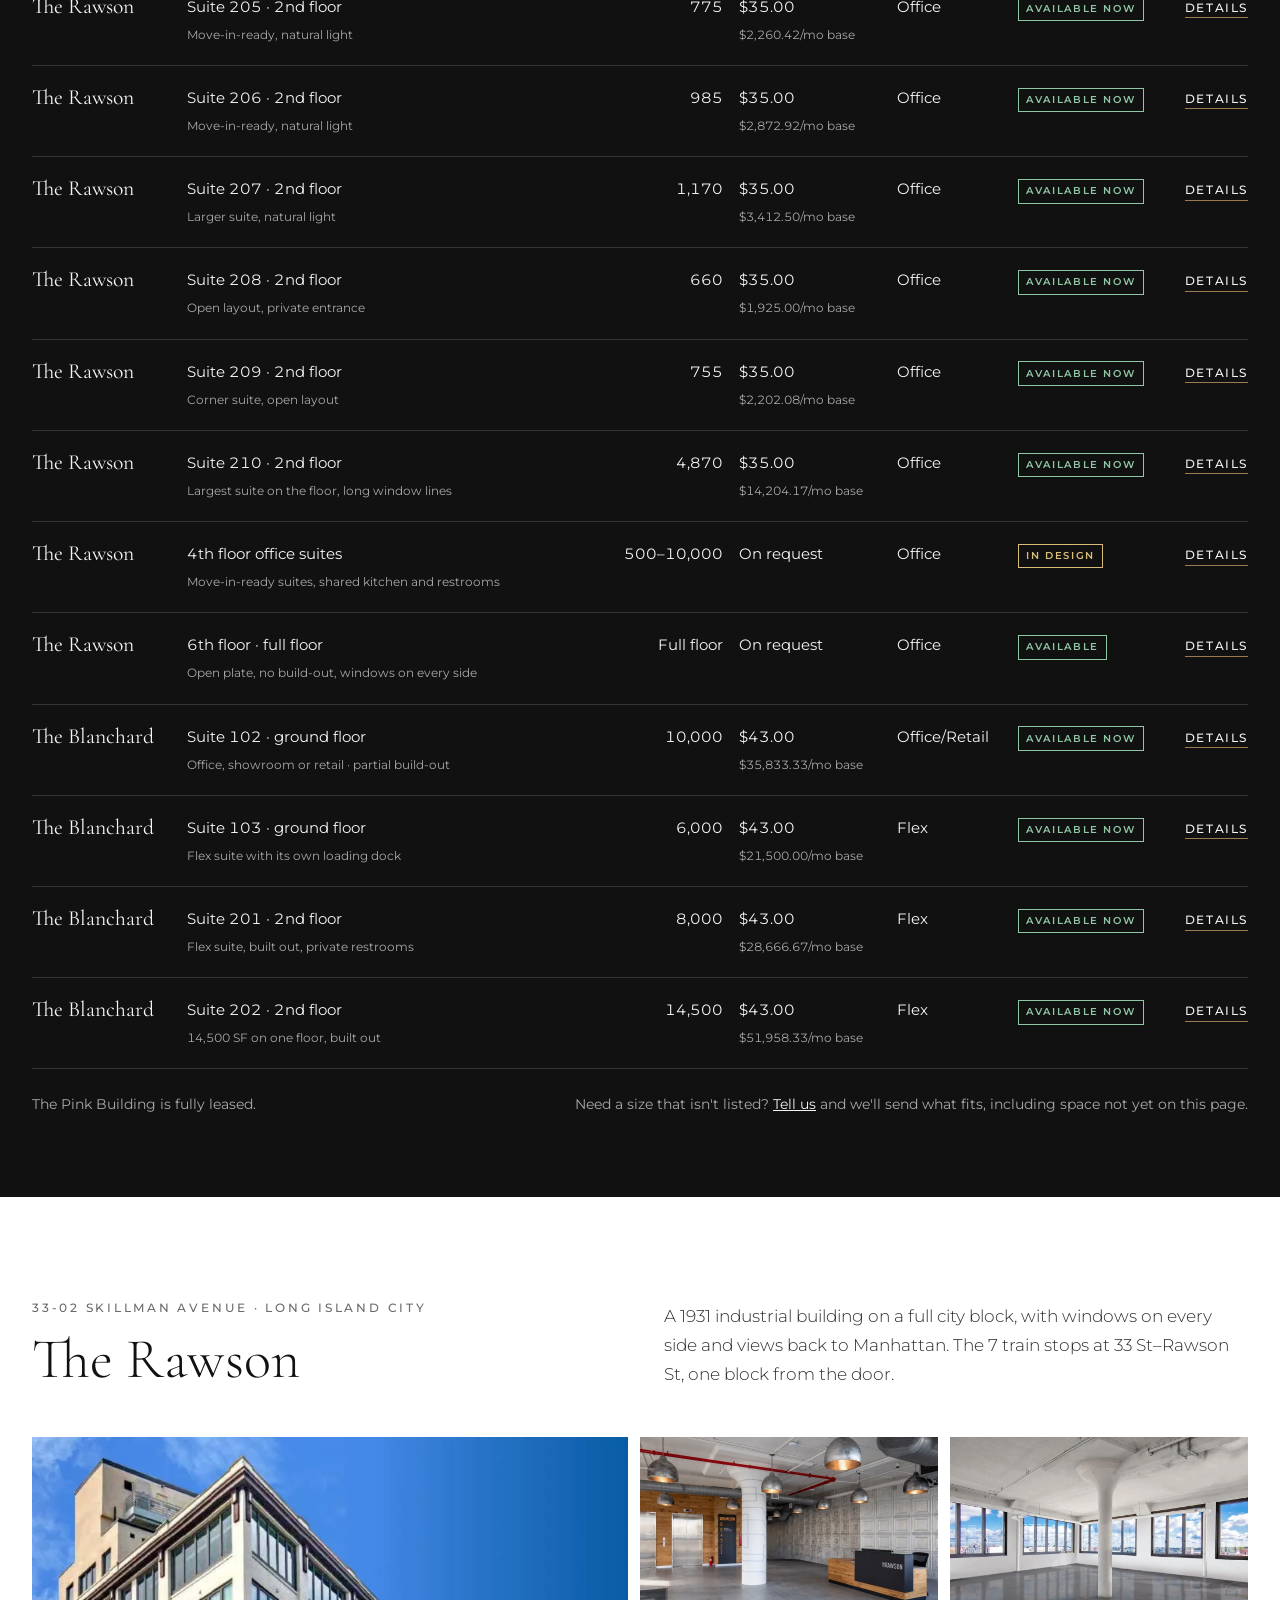
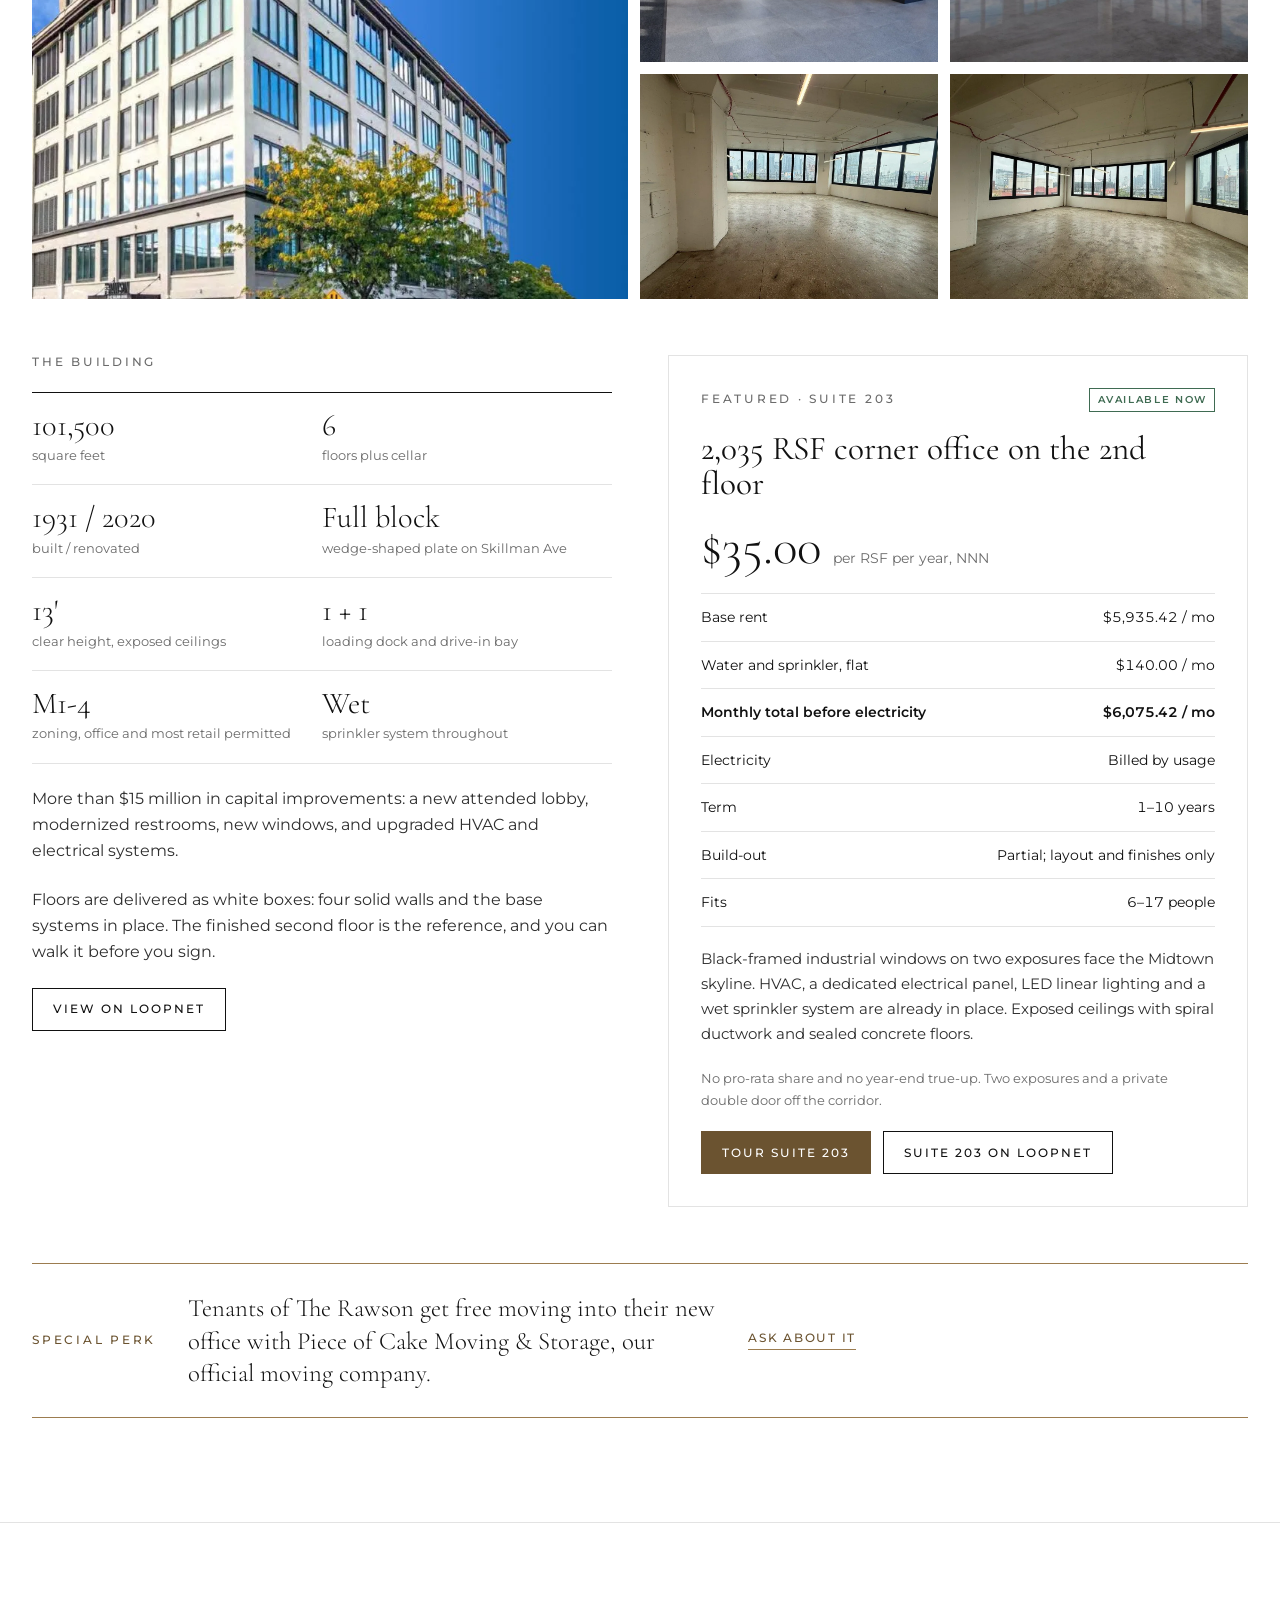
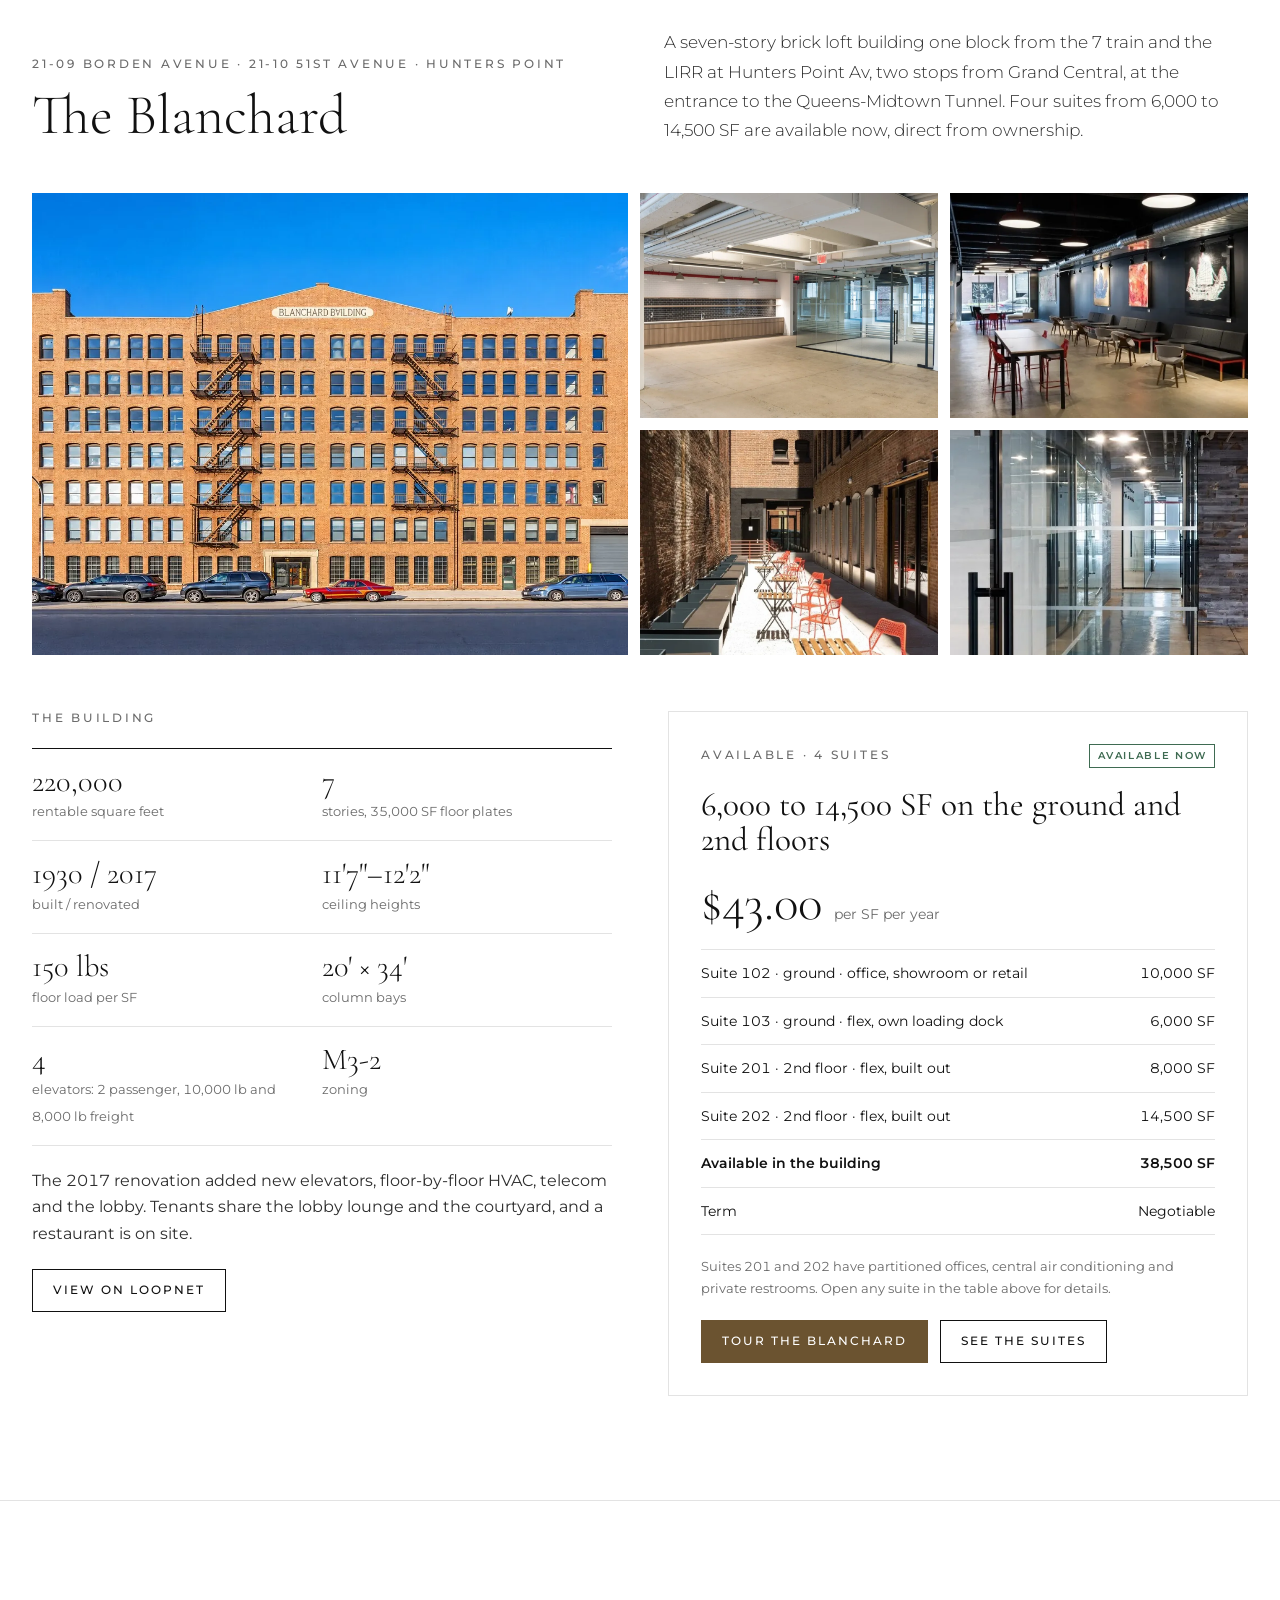
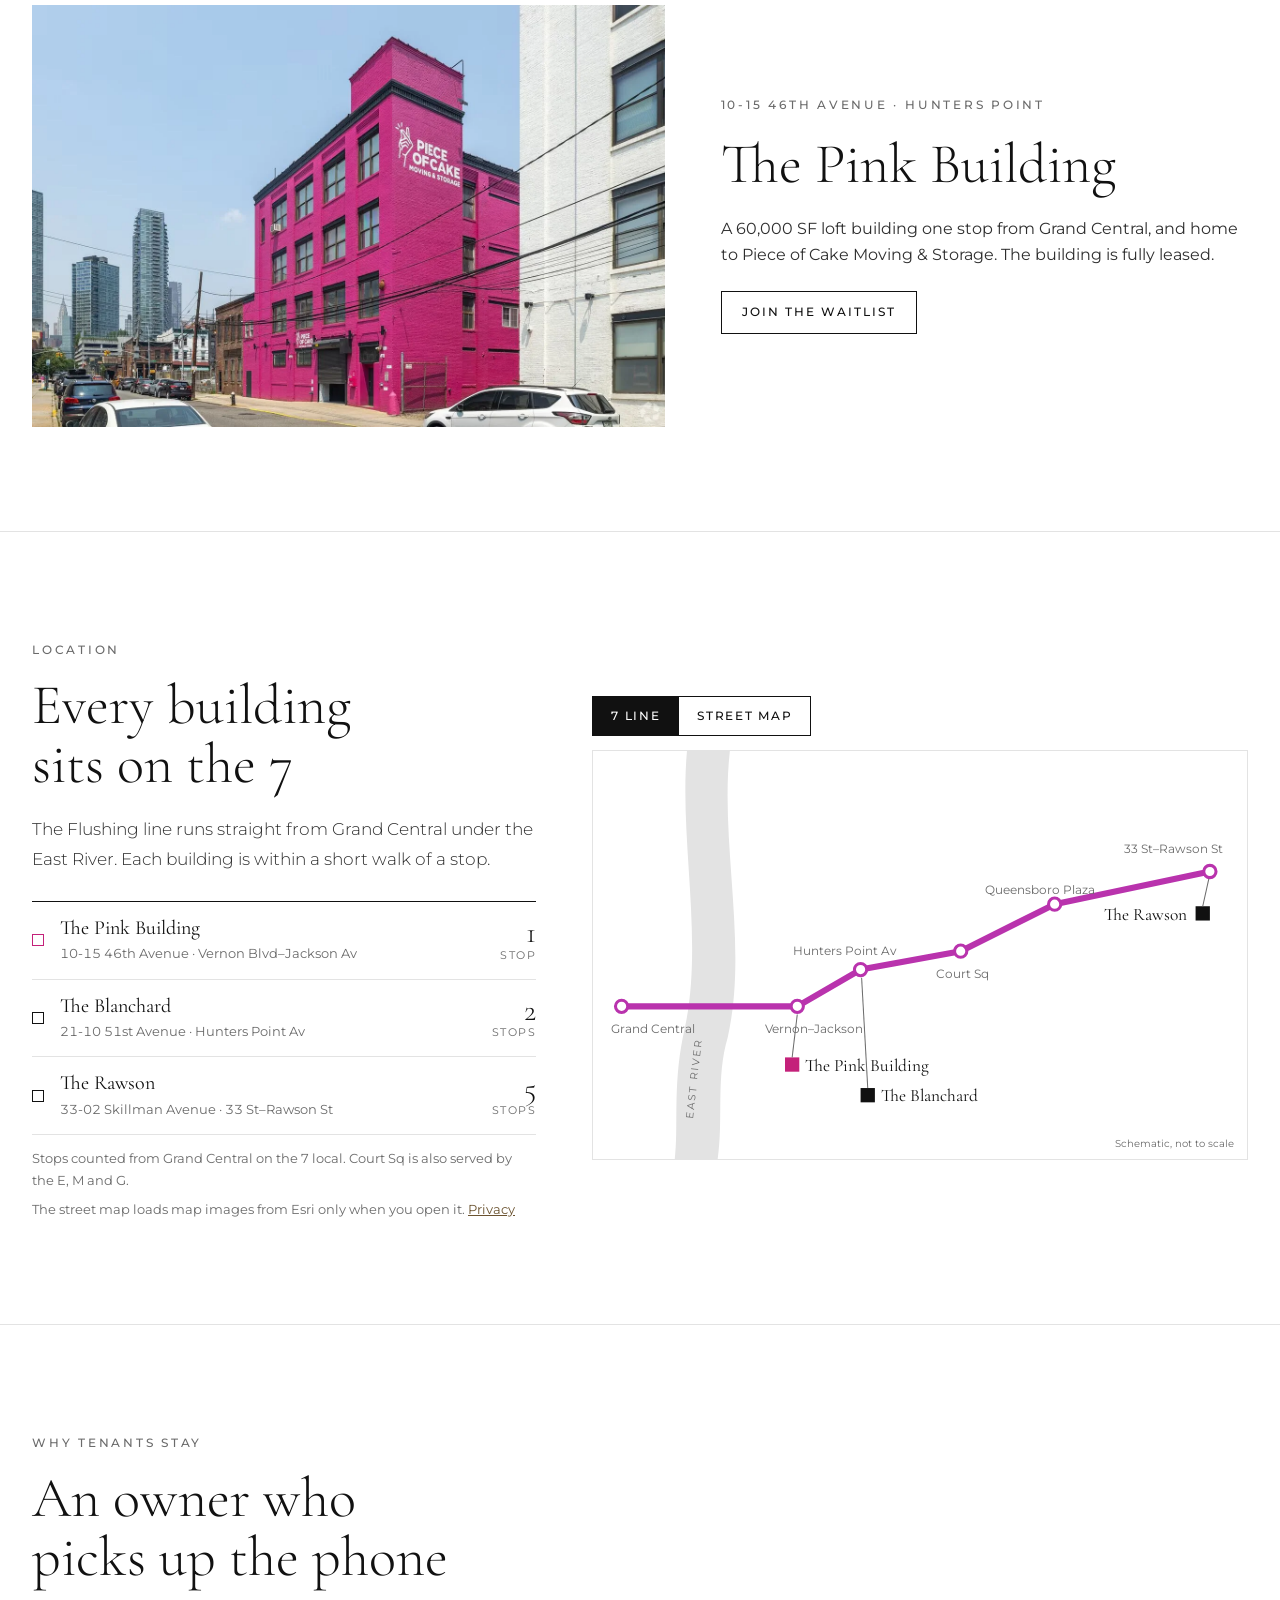
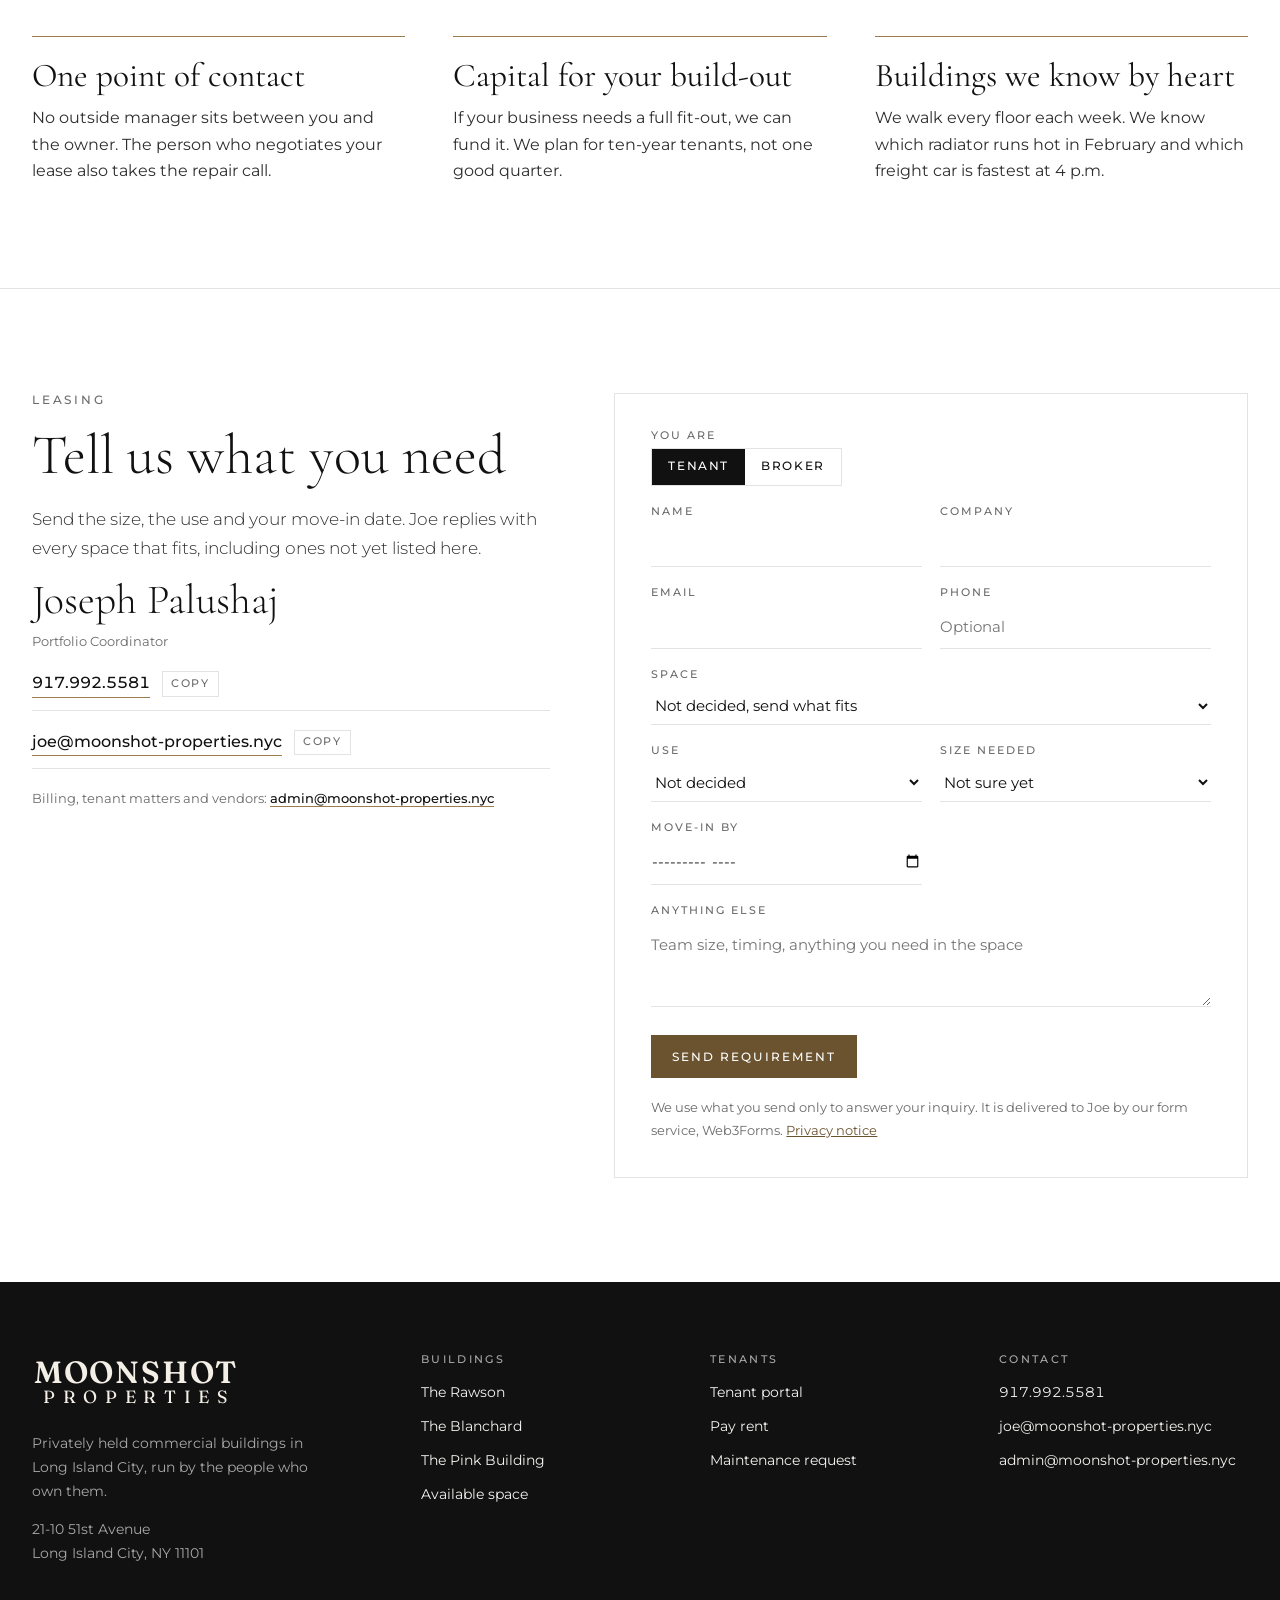
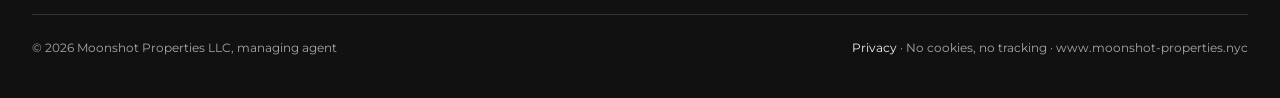
==== commit 700f6233: "v6.6 The Blanchard hero intro and suite photos; remove roof terrace Co-Authored-By: Claude Opus 5.5 " ====
--- a/index.html
+++ b/index.html
@@ -256,6 +256,10 @@
 .fbase{border-top:1px solid var(--band-line);margin-top:48px;padding-top:22px;display:flex;justify-content:space-between;gap:16px;flex-wrap:wrap;font-size:.78rem;color:var(--band-muted)}
 @media (max-width:900px){.fgrid{grid-template-columns:1fr 1fr}}
 @media (max-width:480px){.fgrid{grid-template-columns:1fr}}
+
+/* v6.6: suite photos in the listing details */
+.shots{display:grid;grid-template-columns:repeat(3,minmax(0,1fr));gap:8px;margin-top:18px}
+.shots img{width:100%;height:auto;aspect-ratio:4/3;object-fit:cover;display:block}
 
 /* hero: The Rawson intro (v6.3). Classes start with "ri-". */
 .ri{--ri-stage:#111111;--ri-ink:#F5F4F2;--ri-muted:#B4B0AA;--ri-line:#3A3A3A;--ri-brass:#B99A6B;--ri-shade:rgba(17,17,17,.88);--ri-shade0:rgba(17,17,17,0);
@@ -423,8 +427,8 @@
       </div>
     </div>
     <figure>
-      <div class="ri" data-ri data-href="#rawson" role="region" aria-roledescription="slideshow" aria-label="The Rawson, 33-02 Skillman Avenue">
-        <div class="ri-sc ri-title ri-on" data-ms="4000">
+      <div class="ri" data-ri data-href="#rawson" role="region" aria-roledescription="slideshow" aria-label="The Rawson and The Blanchard, Long Island City">
+        <div class="ri-sc ri-title ri-on" data-href="#rawson" data-name="The Rawson" data-cap="The Rawson, 33-02 Skillman Avenue" data-ms="4000">
           <img class="ri-ph" src="images/rawson-entrance.webp" alt="Entrance canopy of The Rawson at 33-02 Skillman Avenue" width="1125" height="844" fetchpriority="high">
           <div class="ri-shade"></div>
           <div class="ri-pad">
@@ -435,7 +439,7 @@
           </div>
         </div>
 
-        <div class="ri-sc ri-bld" data-ms="5000">
+        <div class="ri-sc ri-bld" data-href="#rawson" data-name="The Rawson" data-cap="The Rawson, 33-02 Skillman Avenue" data-ms="5000">
           <div class="ri-img"><img class="ri-ph" src="images/rawson-building.webp" alt="The Rawson, a six-story white industrial building" width="791" height="629" loading="lazy" decoding="async"></div>
           <div class="ri-txt">
             <p class="ri-lab ri-up" style="--d:.15s">The building</p>
@@ -448,7 +452,7 @@
           </div>
         </div>
 
-        <div class="ri-sc ri-space" data-ms="6000">
+        <div class="ri-sc ri-space" data-href="#rawson" data-name="The Rawson" data-cap="The Rawson, 33-02 Skillman Avenue" data-ms="6000">
           <div class="ri-fill">
             <p class="ri-lab ri-up" style="--d:.15s">Available space · The Rawson</p>
             <p class="ri-h ri-up" style="--d:.3s">What you can lease now</p>
@@ -462,7 +466,7 @@
           </div>
         </div>
 
-        <div class="ri-sc ri-suite" data-ms="5000">
+        <div class="ri-sc ri-suite" data-href="#rawson" data-name="The Rawson" data-cap="The Rawson, 33-02 Skillman Avenue" data-ms="5000">
           <img class="ri-ph" src="images/suite-203-skyline.webp" alt="Suite 203 with corner windows facing the skyline" width="1125" height="844" loading="lazy" decoding="async">
           <div class="ri-shade"></div>
           <div class="ri-pad">
@@ -473,7 +477,7 @@
           </div>
         </div>
 
-        <div class="ri-sc ri-endsc" data-ms="4000">
+        <div class="ri-sc ri-endsc" data-href="#rawson" data-name="The Rawson" data-cap="The Rawson, 33-02 Skillman Avenue" data-ms="4000">
           <div class="ri-fill">
             <svg class="ri-mark ri-up" viewBox="0 0 700 190" role="img" aria-label="Moonshot Properties"><text x="353" y="100" text-anchor="middle" font-family="Fraunces,Georgia,serif" font-weight="600" font-size="104" letter-spacing="6" fill="currentColor">MOONSHOT</text><text x="363" y="165" text-anchor="middle" font-family="Fraunces,Georgia,serif" font-weight="400" font-size="60" letter-spacing="26" fill="currentColor">PROPERTIES</text></svg>
             <p class="ri-h ri-up" style="--d:.2s">Book a tour of The Rawson</p>
@@ -482,11 +486,68 @@
           </div>
         </div>
 
+        <div class="ri-sc ri-title" data-ms="4000" data-href="#blanchard" data-name="The Blanchard" data-cap="The Blanchard, 21-09 Borden Avenue">
+          <img class="ri-ph" src="images/blanchard-facade.webp" alt="The Blanchard, a seven-story brick loft building with the BLANCHARD BUILDING sign on its gable" width="1240" height="827" loading="lazy" decoding="async">
+          <div class="ri-shade"></div>
+          <div class="ri-pad">
+            <p class="ri-lab ri-up" style="--d:.2s">21-09 Borden Avenue · Long Island City</p>
+            <p class="ri-h ri-up" style="--d:.45s">The Blanchard</p>
+            <div class="ri-bar" style="--d:1s"></div>
+            <p class="ri-p ri-up" style="--d:1.2s">A seven-story brick loft building one block from the 7 train and the LIRR, two stops from Grand Central.</p>
+          </div>
+        </div>
+
+        <div class="ri-sc ri-bld" data-ms="5000" data-href="#blanchard" data-name="The Blanchard" data-cap="The Blanchard, 21-09 Borden Avenue">
+          <div class="ri-img"><img class="ri-ph" src="images/bla-201-1.webp" alt="Suite 201 open office toward the windows" width="1200" height="900" loading="lazy" decoding="async"></div>
+          <div class="ri-txt">
+            <p class="ri-lab ri-up" style="--d:.15s">The building</p>
+            <div class="ri-grid ri-num">
+              <div class="ri-up" style="--d:.3s"><b data-count="220000">220,000</b><span>rentable square feet</span></div>
+              <div class="ri-up" style="--d:.45s"><b>7</b><span>stories, 35,000 SF floor plates</span></div>
+              <div class="ri-up" style="--d:.6s"><b>1930 / 2017</b><span>built / renovated</span></div>
+              <div class="ri-up" style="--d:.75s"><b>12'</b><span>ceilings, 11'7" to 12'2"</span></div>
+            </div>
+          </div>
+        </div>
+
+        <div class="ri-sc ri-space" data-ms="6000" data-href="#blanchard" data-name="The Blanchard" data-cap="The Blanchard, 21-09 Borden Avenue">
+          <div class="ri-fill">
+            <p class="ri-lab ri-up" style="--d:.15s">Available space · The Blanchard</p>
+            <p class="ri-h ri-up" style="--d:.3s">Four suites, ready now</p>
+            <div class="ri-rows ri-num">
+              <div class="ri-up" style="--d:.5s"><b>Suite 102 · ground floor</b><span>10,000 SF</span><span class="ri-now">$43.00</span></div>
+              <div class="ri-up" style="--d:.65s"><b>Suite 103 · ground, own dock</b><span>6,000 SF</span><span class="ri-now">$43.00</span></div>
+              <div class="ri-up" style="--d:.8s"><b>Suite 201 · 2nd floor</b><span>8,000 SF</span><span class="ri-now">$43.00</span></div>
+              <div class="ri-up" style="--d:.95s"><b>Suite 202 · 2nd floor</b><span>14,500 SF</span><span class="ri-now">$43.00</span></div>
+            </div>
+            <p class="ri-p ri-up" style="--d:1.2s">Rents are per square foot per year. Term is negotiable.</p>
+          </div>
+        </div>
+
+        <div class="ri-sc ri-suite" data-ms="5000" data-href="#blanchard" data-name="The Blanchard" data-cap="The Blanchard, 21-09 Borden Avenue">
+          <img class="ri-ph" src="images/blanchard-lounge.webp" alt="Ground-floor lounge with communal tables, banquettes and street windows" width="915" height="622" loading="lazy" decoding="async">
+          <div class="ri-shade"></div>
+          <div class="ri-pad">
+            <p class="ri-lab ri-up" style="--d:.2s">Shared by every tenant</p>
+            <p class="ri-h ri-up" style="--d:.4s">Lobby lounge, courtyard and a restaurant on site</p>
+            <div class="ri-kv ri-num ri-up" style="--d:.65s"><span>Suites 201 and 202</span><b>Built out, private restrooms</b><span>Elevators</span><b>2 passenger, 2 freight</b></div>
+          </div>
+        </div>
+
+        <div class="ri-sc ri-endsc" data-ms="4000" data-href="#blanchard" data-name="The Blanchard" data-cap="The Blanchard, 21-09 Borden Avenue">
+          <div class="ri-fill">
+            <svg class="ri-mark ri-up" viewBox="0 0 700 190" role="img" aria-label="Moonshot Properties"><text x="353" y="100" text-anchor="middle" font-family="Fraunces,Georgia,serif" font-weight="600" font-size="104" letter-spacing="6" fill="currentColor">MOONSHOT</text><text x="363" y="165" text-anchor="middle" font-family="Fraunces,Georgia,serif" font-weight="400" font-size="60" letter-spacing="26" fill="currentColor">PROPERTIES</text></svg>
+            <p class="ri-h ri-up" style="--d:.2s">Book a tour of The Blanchard</p>
+            <div class="ri-who ri-num ri-up" style="--d:.4s"><span><b>Joseph Palushaj</b> · Portfolio Coordinator</span><span>917.992.5581 · joe@moonshot-properties.nyc</span></div>
+            <div class="ri-ctas ri-up" style="--d:.6s"><a class="ri-cta ri-solid" href="#contact">Book a tour</a><a class="ri-cta" href="#blanchard">View The Blanchard</a></div>
+          </div>
+        </div>
+
         <a class="ri-view" href="#rawson">View The Rawson</a>
         <button class="ri-pause" type="button" aria-label="Pause animation">Pause</button>
         <div class="ri-prog" aria-hidden="true"><i></i></div>
       </div>
-      <figcaption>The Rawson, 33-02 Skillman Avenue</figcaption>
+      <figcaption id="ri-cap">The Rawson, 33-02 Skillman Avenue</figcaption>
     </figure>
   </div>
 
@@ -610,7 +671,7 @@
             <div><b>4</b><span>elevators: 2 passenger, 10,000 lb and 8,000 lb freight</span></div>
             <div><b>M3-2</b><span>zoning</span></div>
           </div>
-          <p>The 2017 renovation added new elevators, floor-by-floor HVAC, telecom and the lobby. Tenants share the lobby lounge, the courtyard and the roof terrace, and a restaurant is on site.</p>
+          <p>The 2017 renovation added new elevators, floor-by-floor HVAC, telecom and the lobby. Tenants share the lobby lounge and the courtyard, and a restaurant is on site.</p>
           <div class="btn-row"><a class="btn" href="https://www.loopnet.com/Listing/21-09-Borden-Ave-Long-Island-City-NY/42735303/" target="_blank" rel="noopener">View on LoopNet</a></div>
         </div>
         <div class="feature num" id="blanchard-suites">
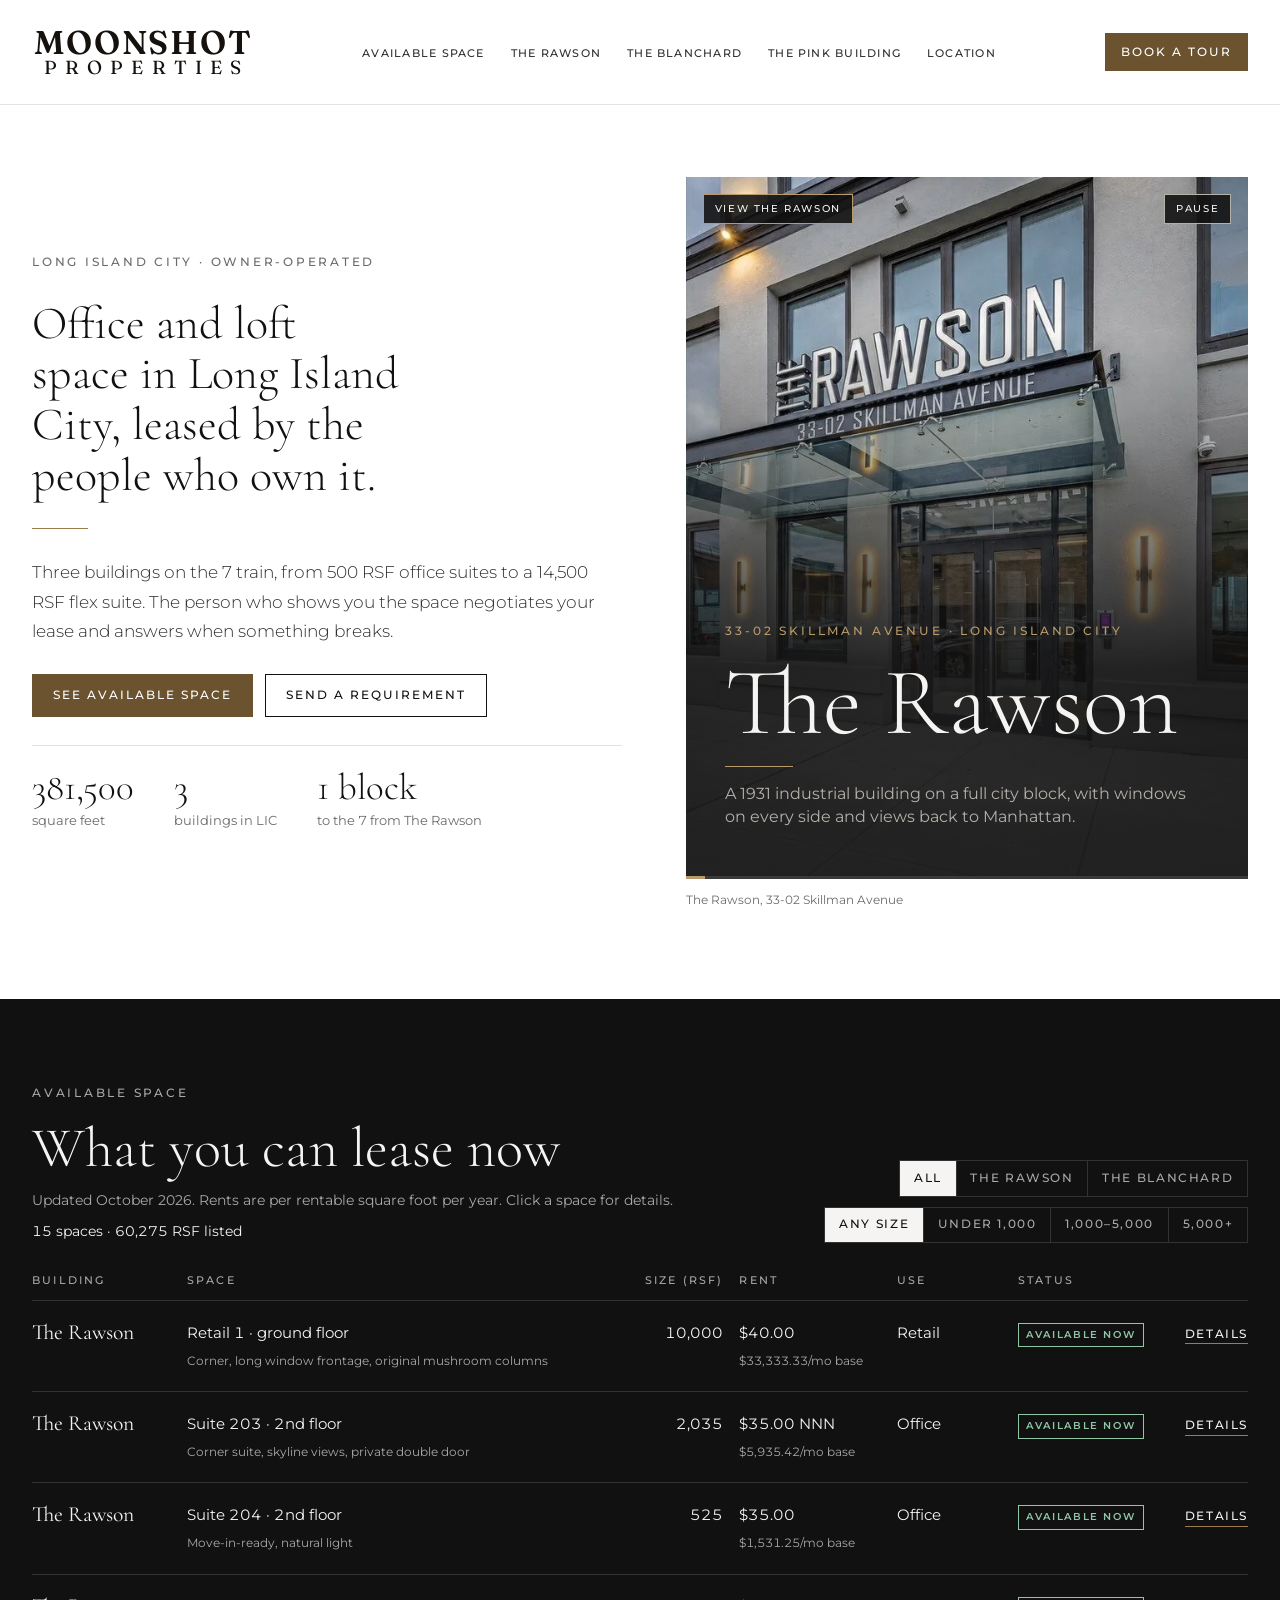
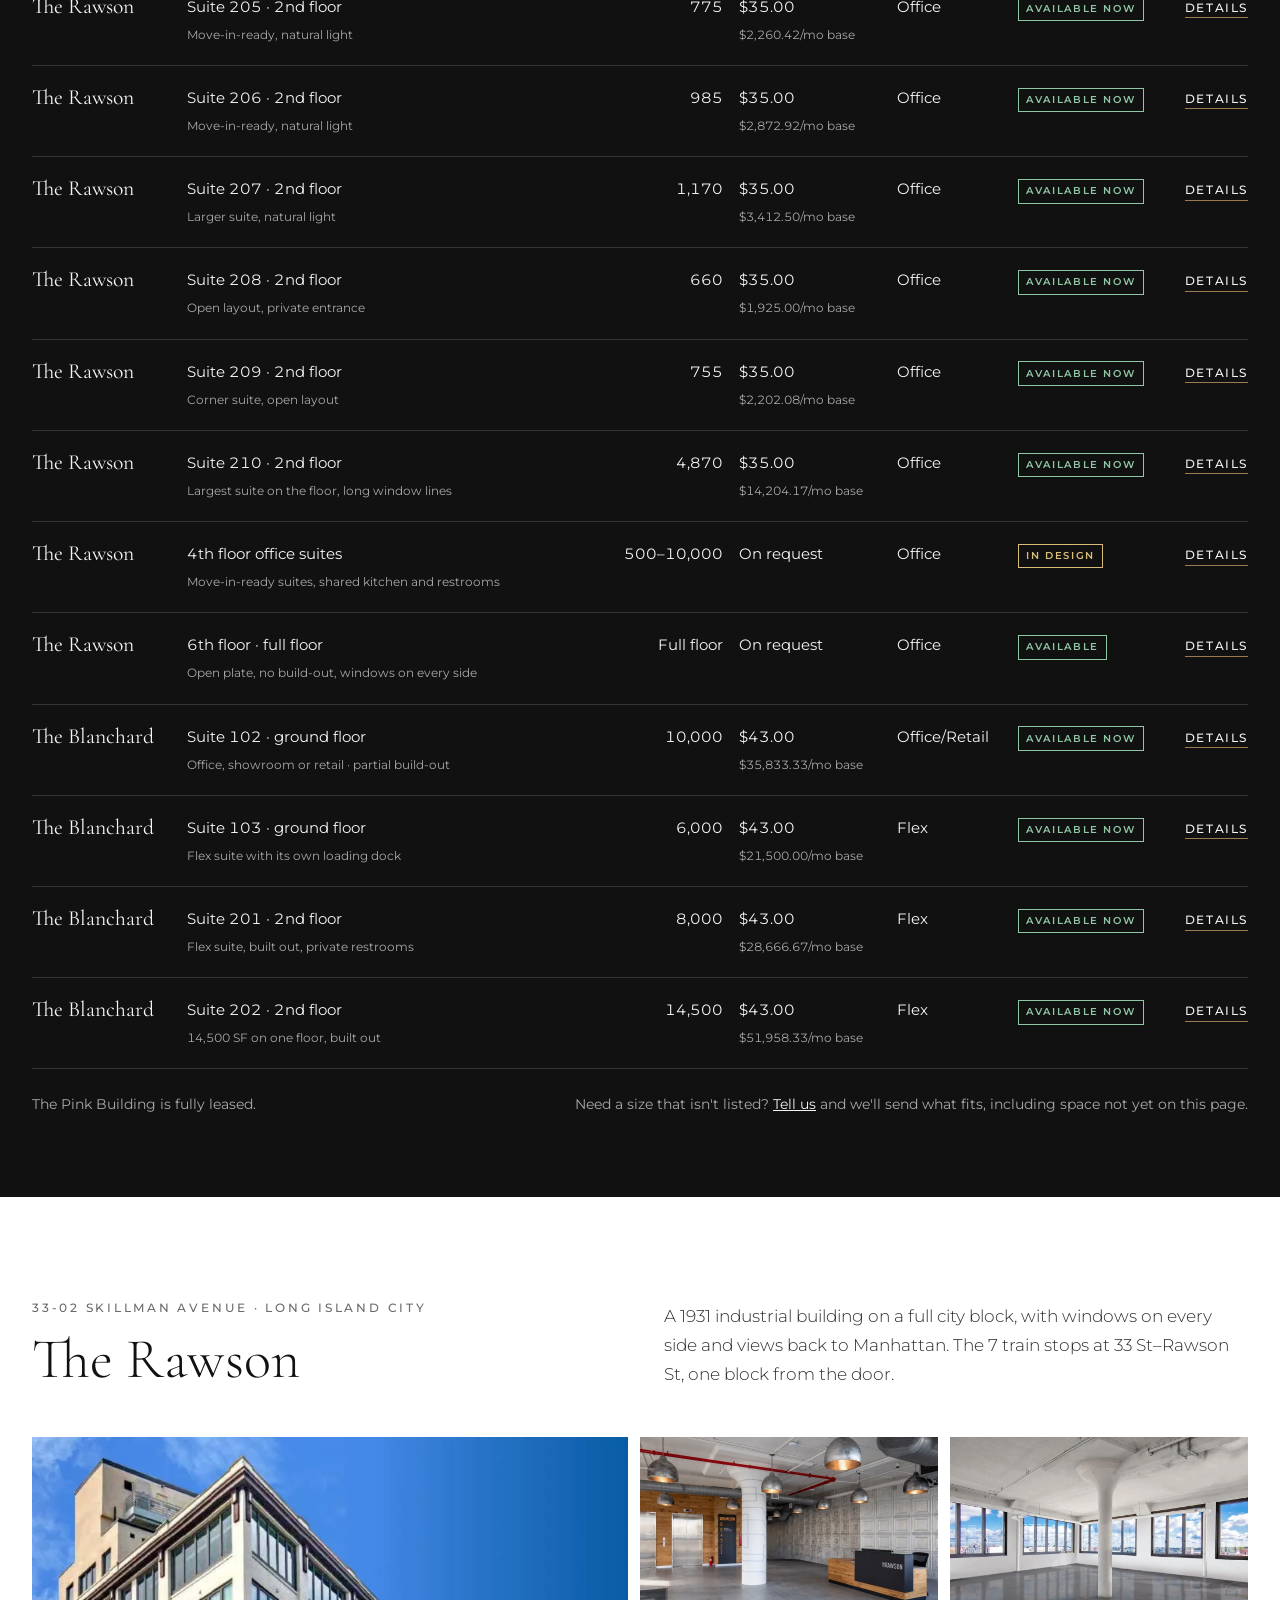
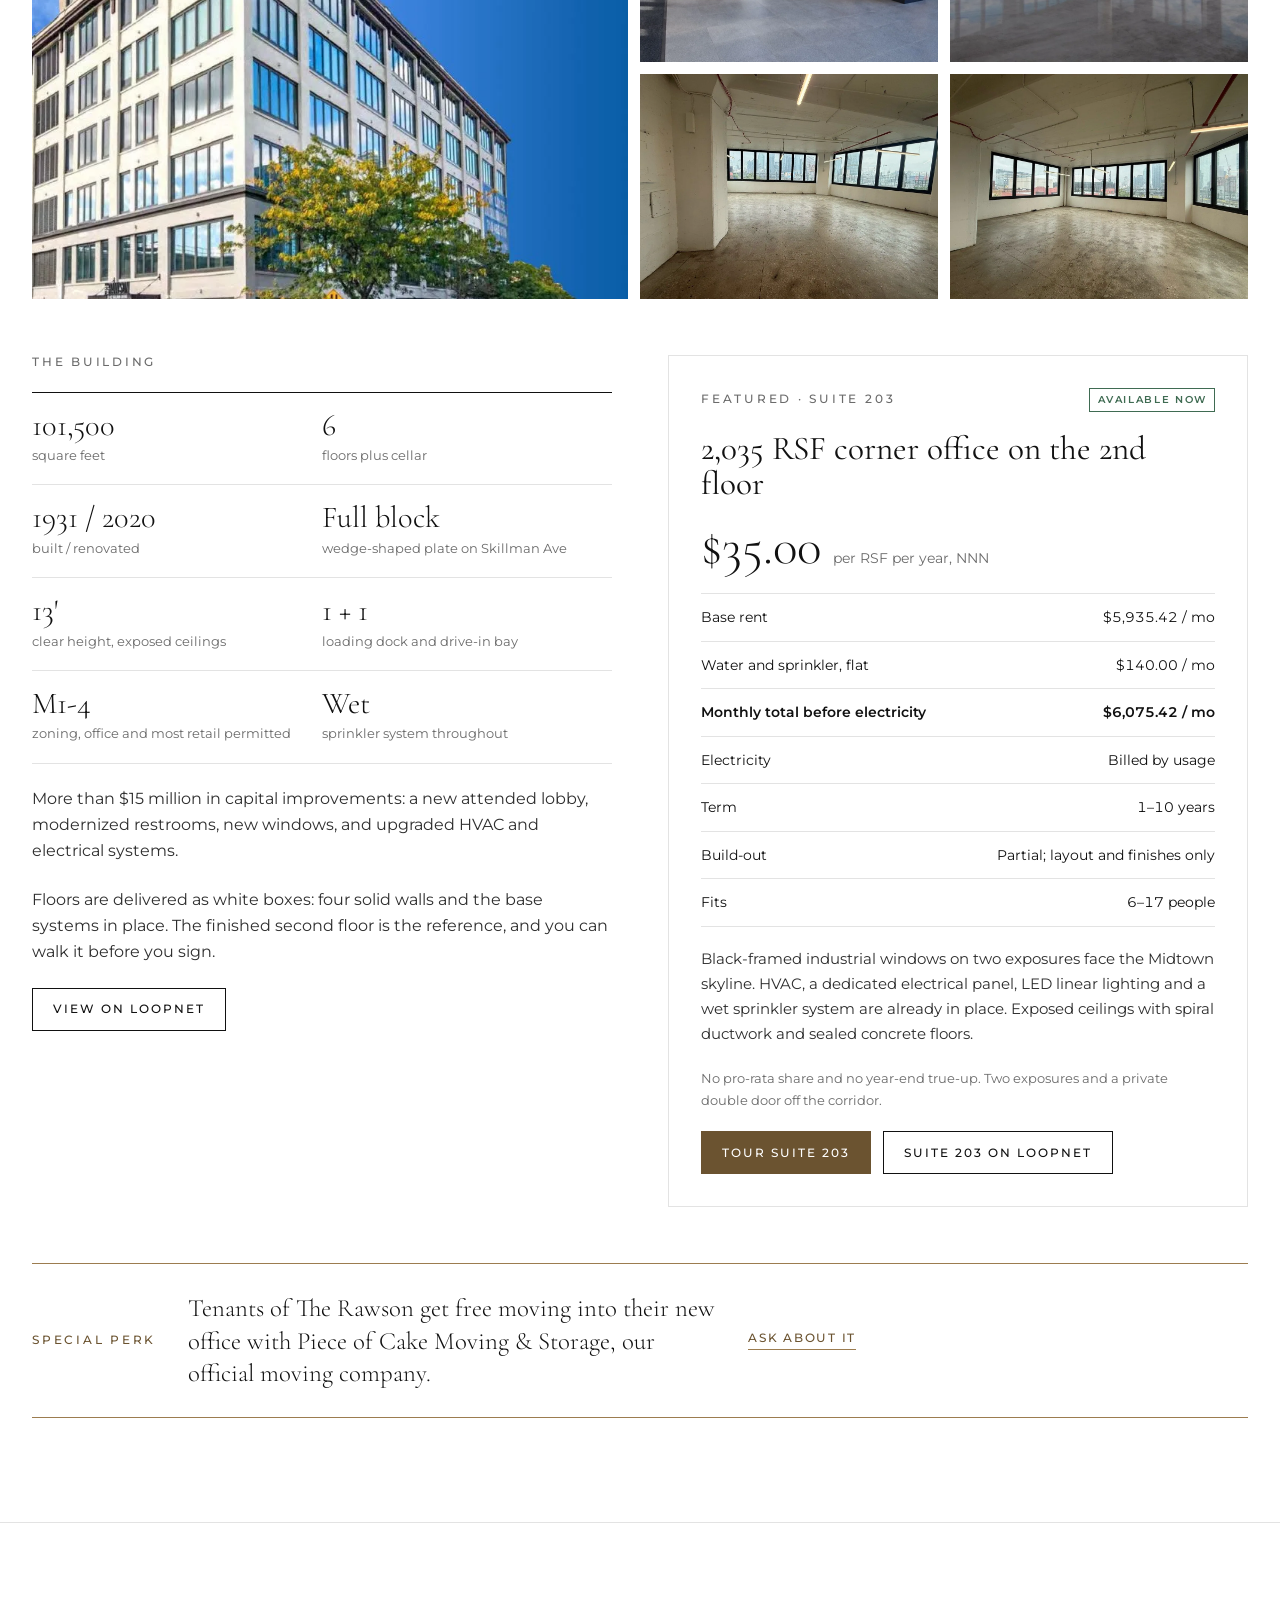
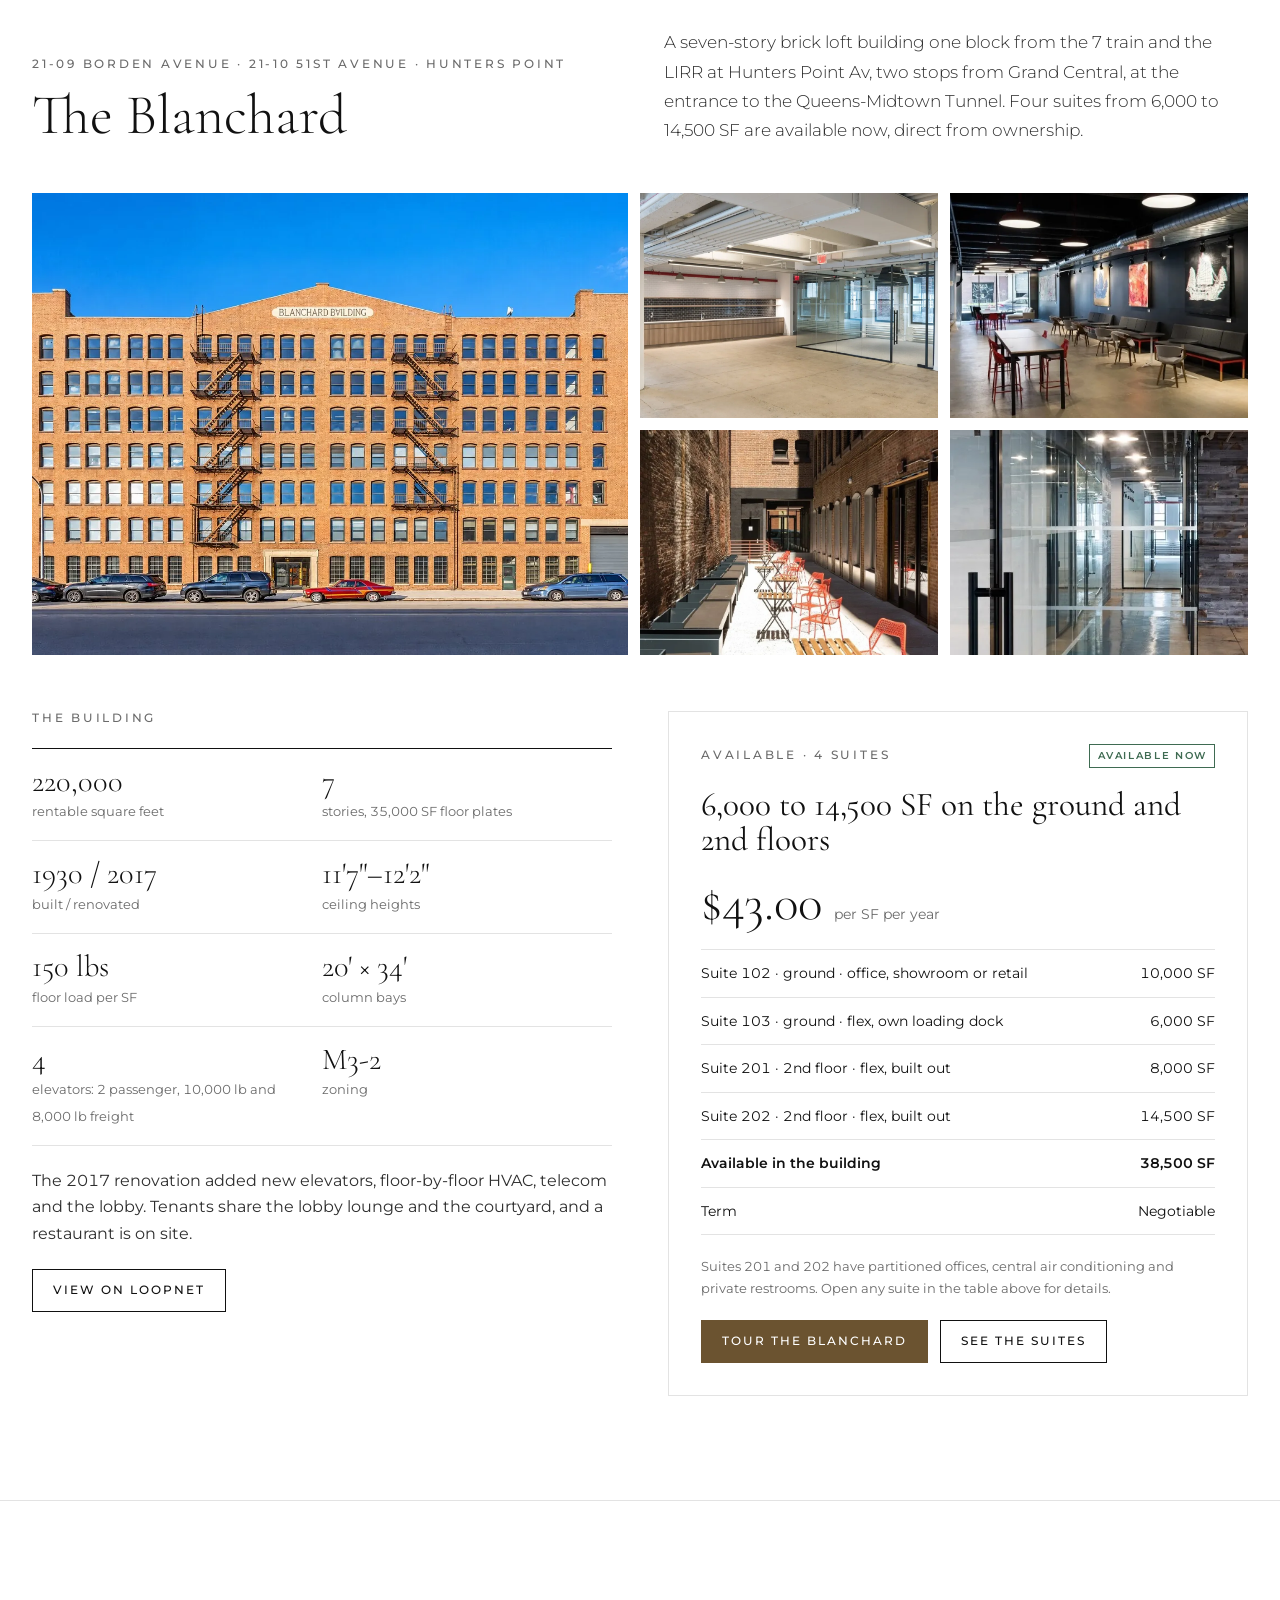
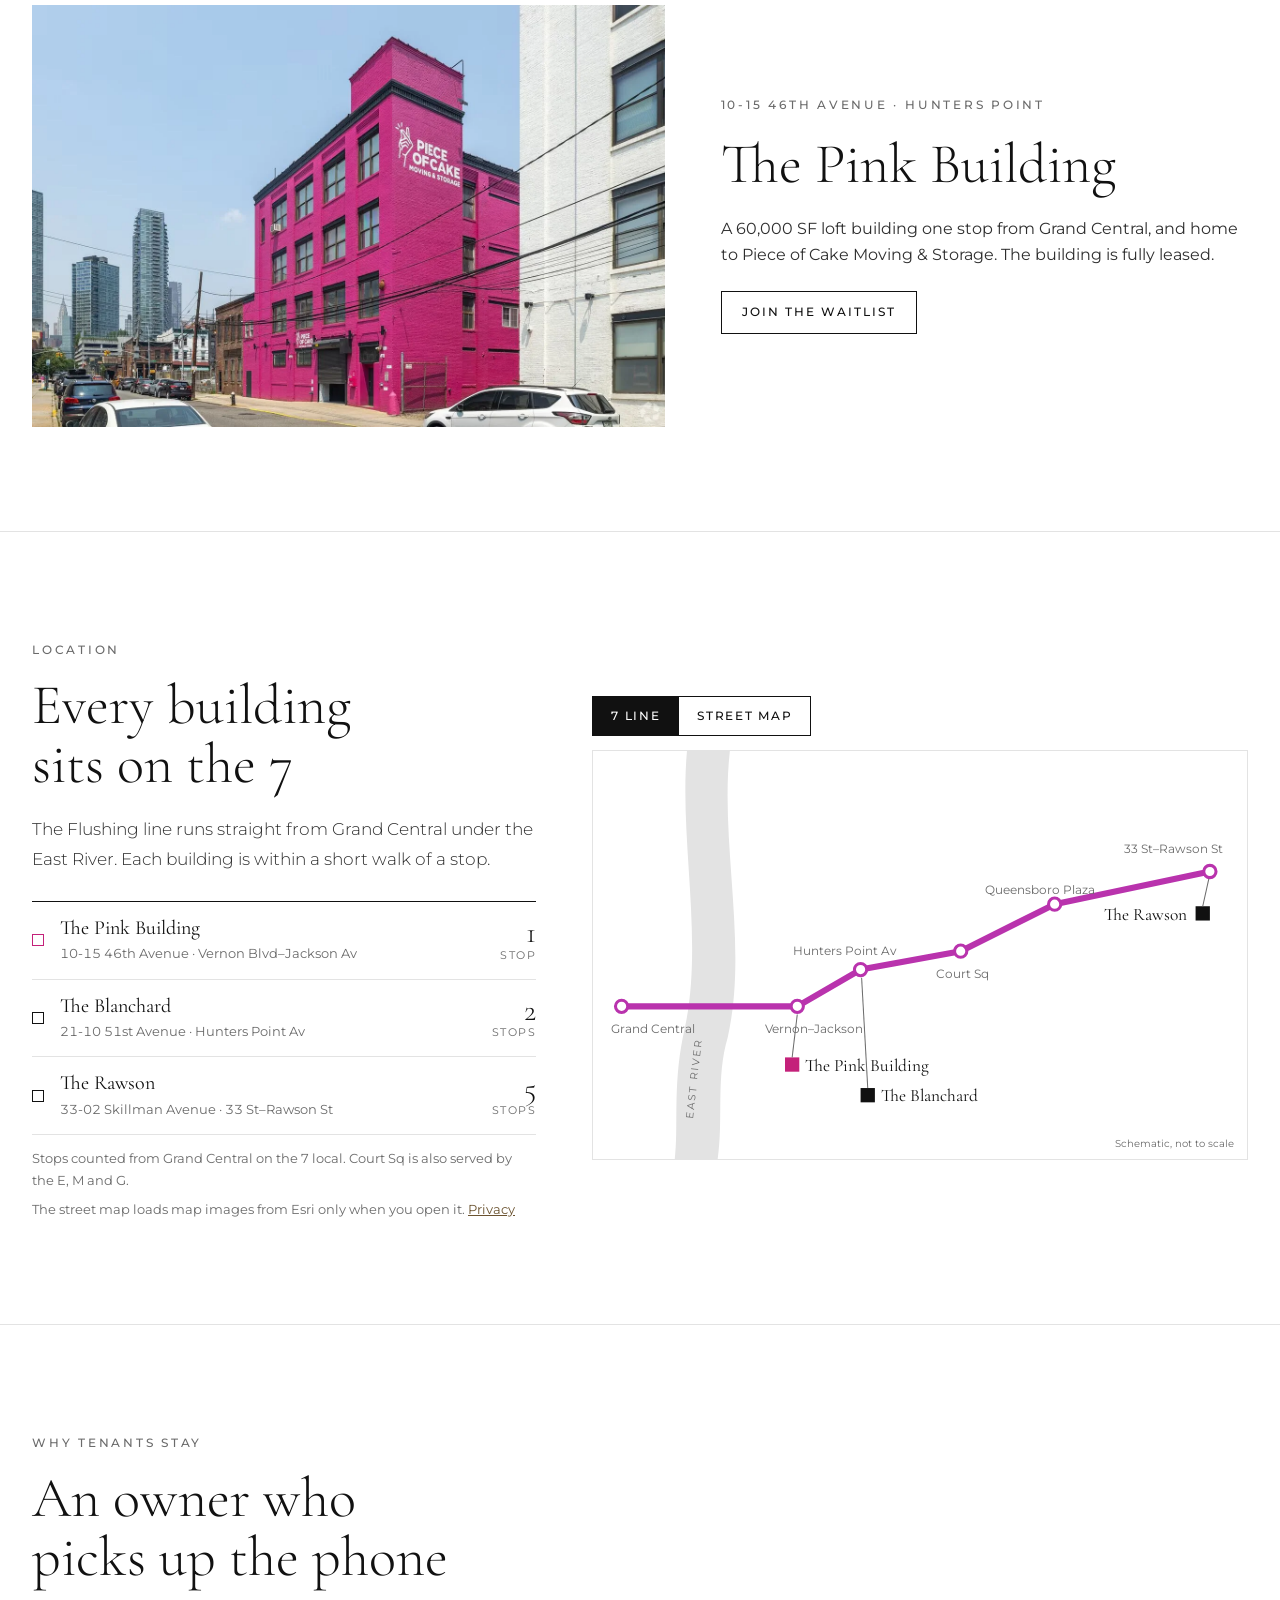
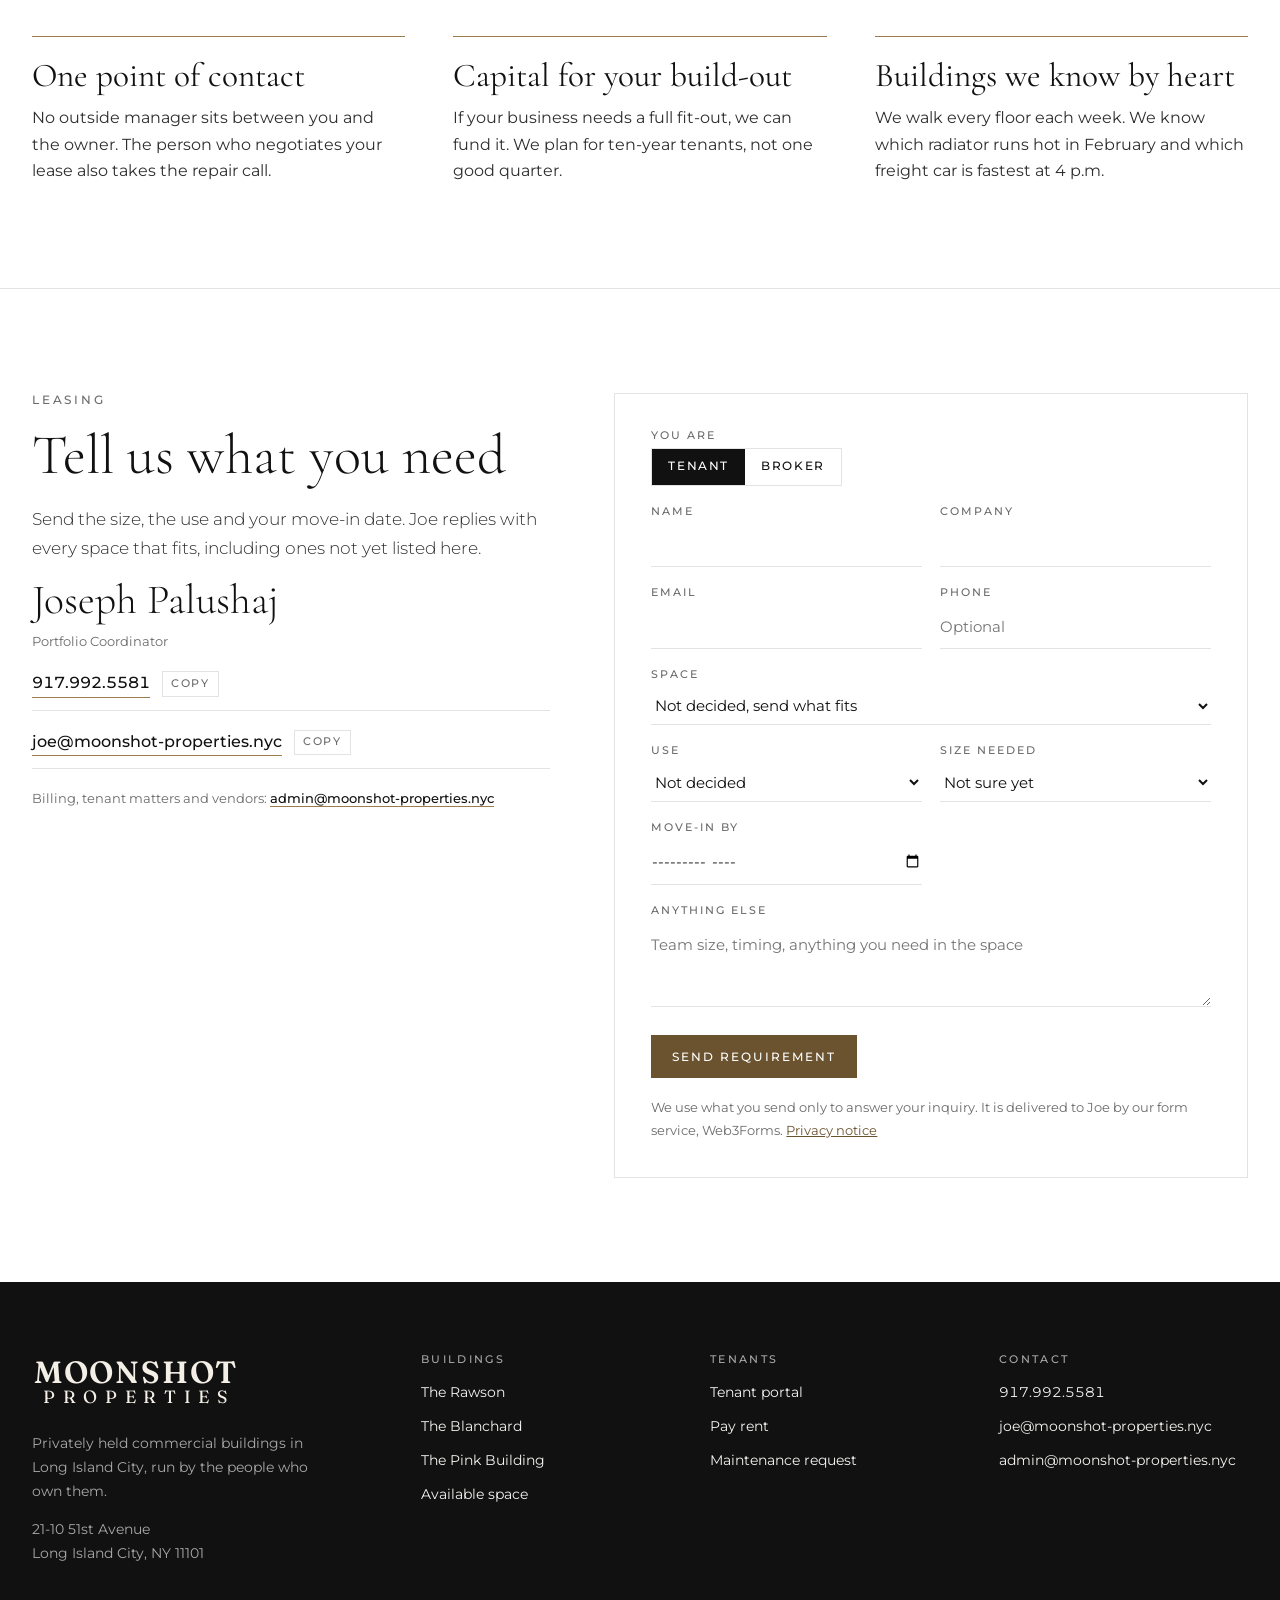
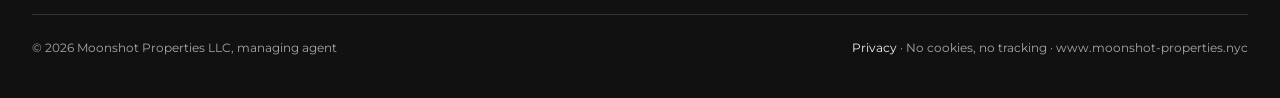
==== commit 42e7e891: "v6.6.1 Blanchard hero: lobby and gallery lounge photos Co-Authored-By: Claude Opus 5.5 <noreply@anth" ====
--- a/index.html
+++ b/index.html
@@ -487,7 +487,7 @@
         </div>
 
         <div class="ri-sc ri-title" data-ms="4000" data-href="#blanchard" data-name="The Blanchard" data-cap="The Blanchard, 21-09 Borden Avenue">
-          <img class="ri-ph" src="images/blanchard-facade.webp" alt="The Blanchard, a seven-story brick loft building with the BLANCHARD BUILDING sign on its gable" width="1240" height="827" loading="lazy" decoding="async">
+          <img class="ri-ph" src="images/bla-lobby.webp" alt="The Blanchard lobby with leather chairs, a marble table and a large painting on a black wall" width="1050" height="1400" loading="lazy" decoding="async">
           <div class="ri-shade"></div>
           <div class="ri-pad">
             <p class="ri-lab ri-up" style="--d:.2s">21-09 Borden Avenue · Long Island City</p>
@@ -498,7 +498,7 @@
         </div>
 
         <div class="ri-sc ri-bld" data-ms="5000" data-href="#blanchard" data-name="The Blanchard" data-cap="The Blanchard, 21-09 Borden Avenue">
-          <div class="ri-img"><img class="ri-ph" src="images/bla-201-1.webp" alt="Suite 201 open office toward the windows" width="1200" height="900" loading="lazy" decoding="async"></div>
+          <div class="ri-img"><img class="ri-ph" src="images/blanchard-facade.webp" alt="The Blanchard, a seven-story brick loft building with the BLANCHARD BUILDING sign on its gable" width="1240" height="827" loading="lazy" decoding="async"></div>
           <div class="ri-txt">
             <p class="ri-lab ri-up" style="--d:.15s">The building</p>
             <div class="ri-grid ri-num">
@@ -525,7 +525,7 @@
         </div>
 
         <div class="ri-sc ri-suite" data-ms="5000" data-href="#blanchard" data-name="The Blanchard" data-cap="The Blanchard, 21-09 Borden Avenue">
-          <img class="ri-ph" src="images/blanchard-lounge.webp" alt="Ground-floor lounge with communal tables, banquettes and street windows" width="915" height="622" loading="lazy" decoding="async">
+          <img class="ri-ph" src="images/bla-gallery.webp" alt="Long lounge with artwork on a black wall, red pendant lights, tables and banquettes along arched windows" width="1400" height="1050" loading="lazy" decoding="async">
           <div class="ri-shade"></div>
           <div class="ri-pad">
             <p class="ri-lab ri-up" style="--d:.2s">Shared by every tenant</p>
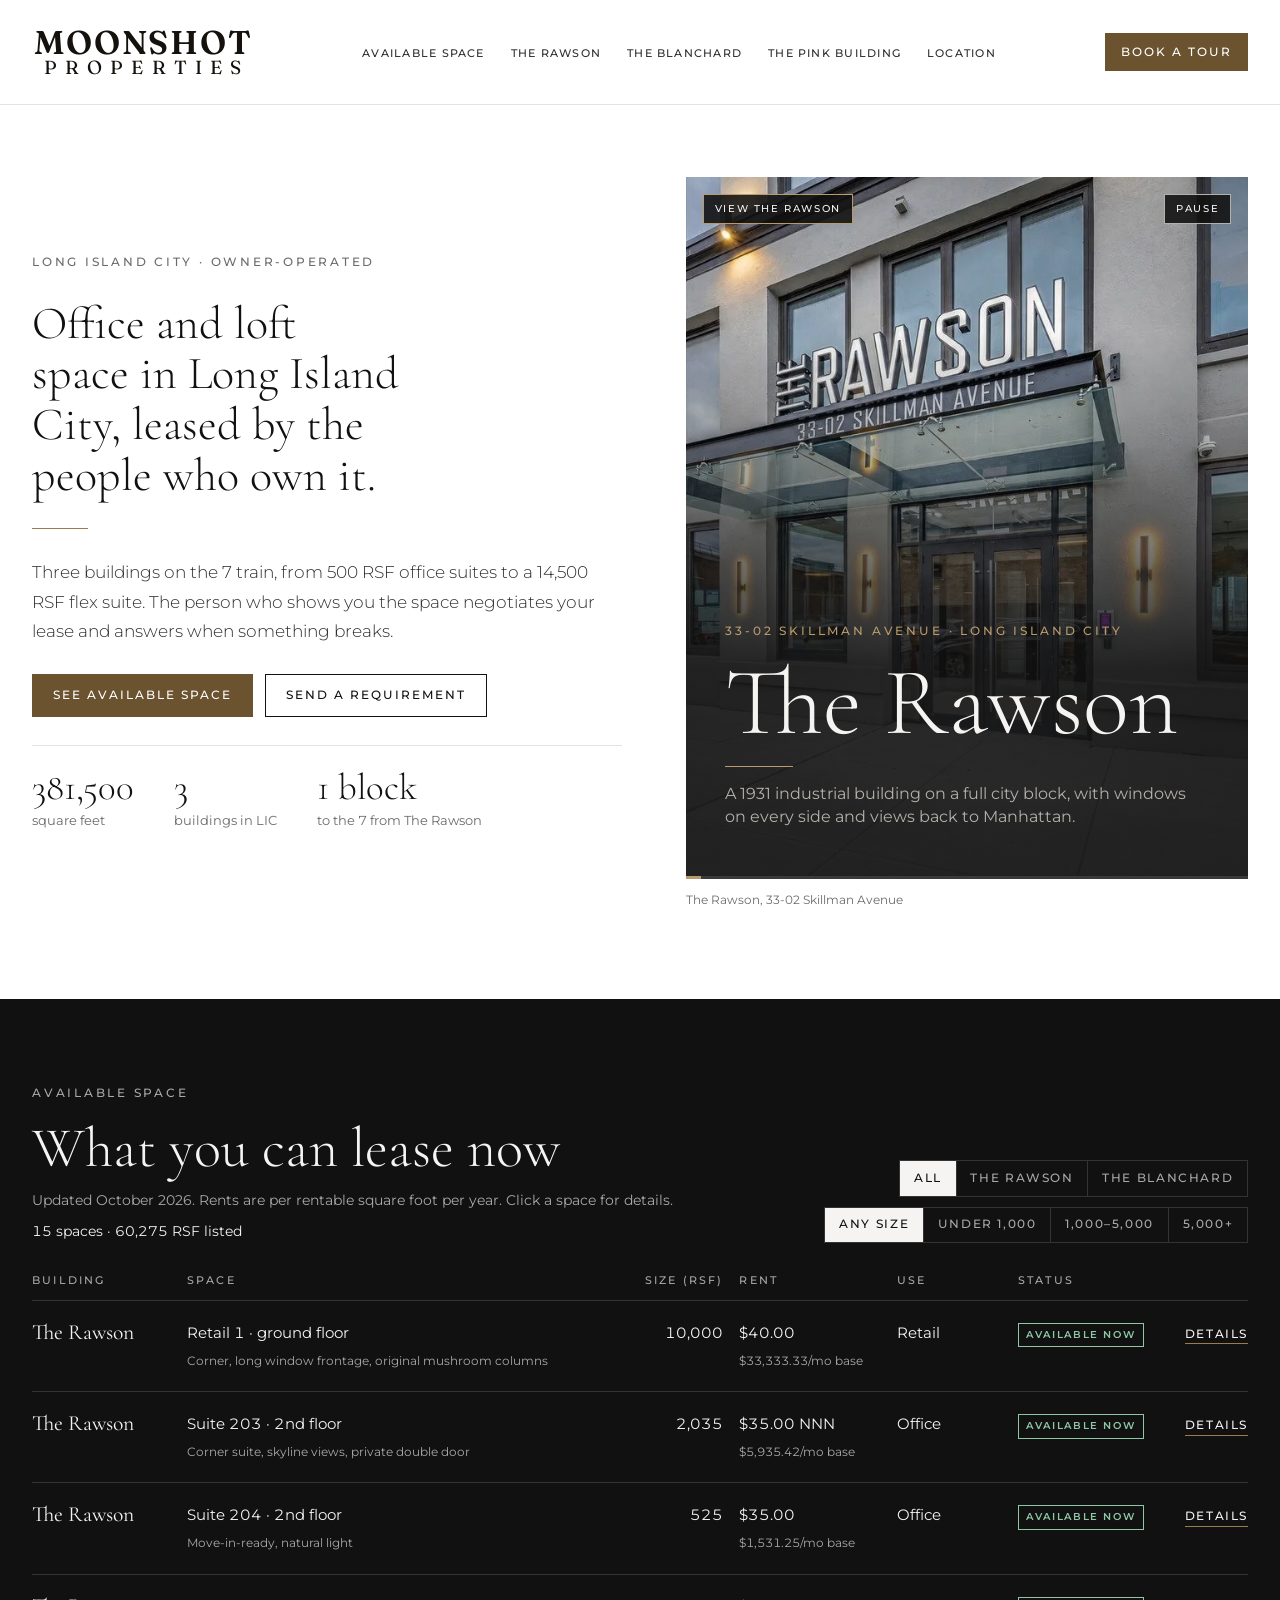
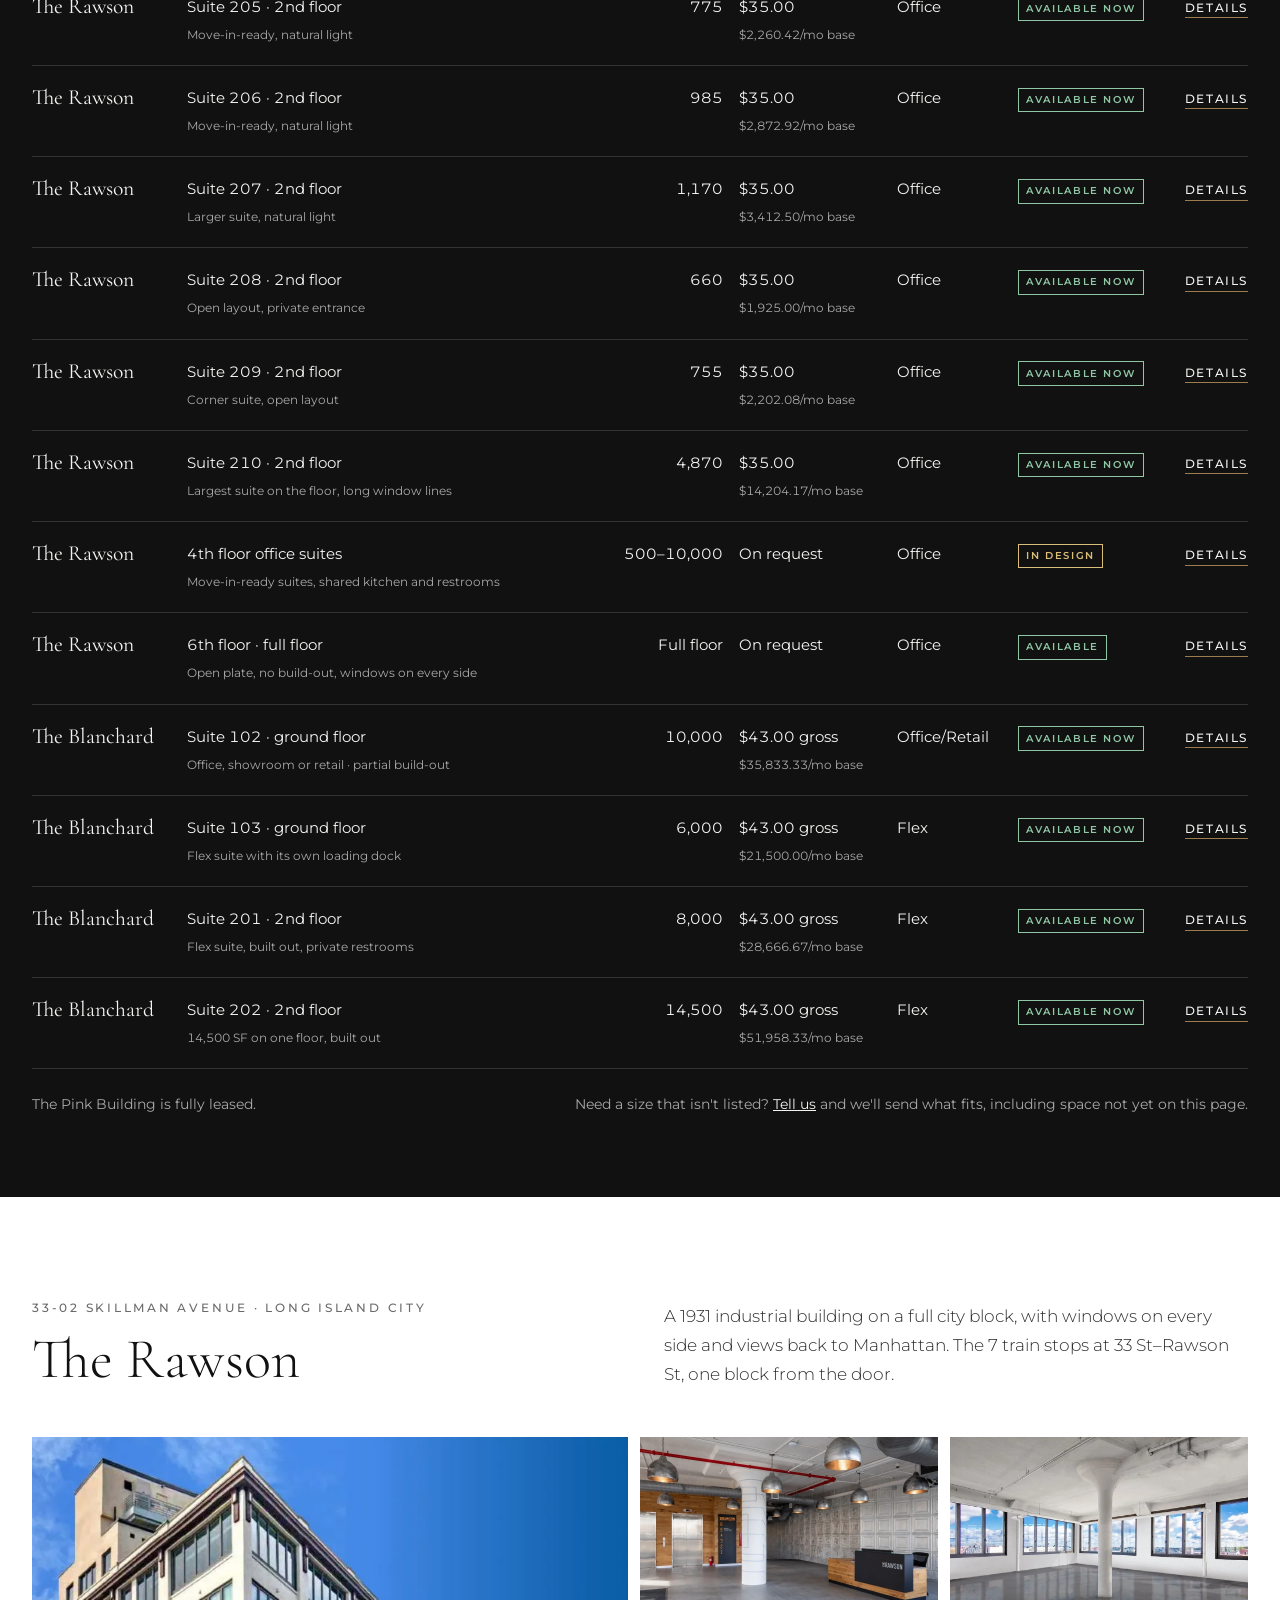
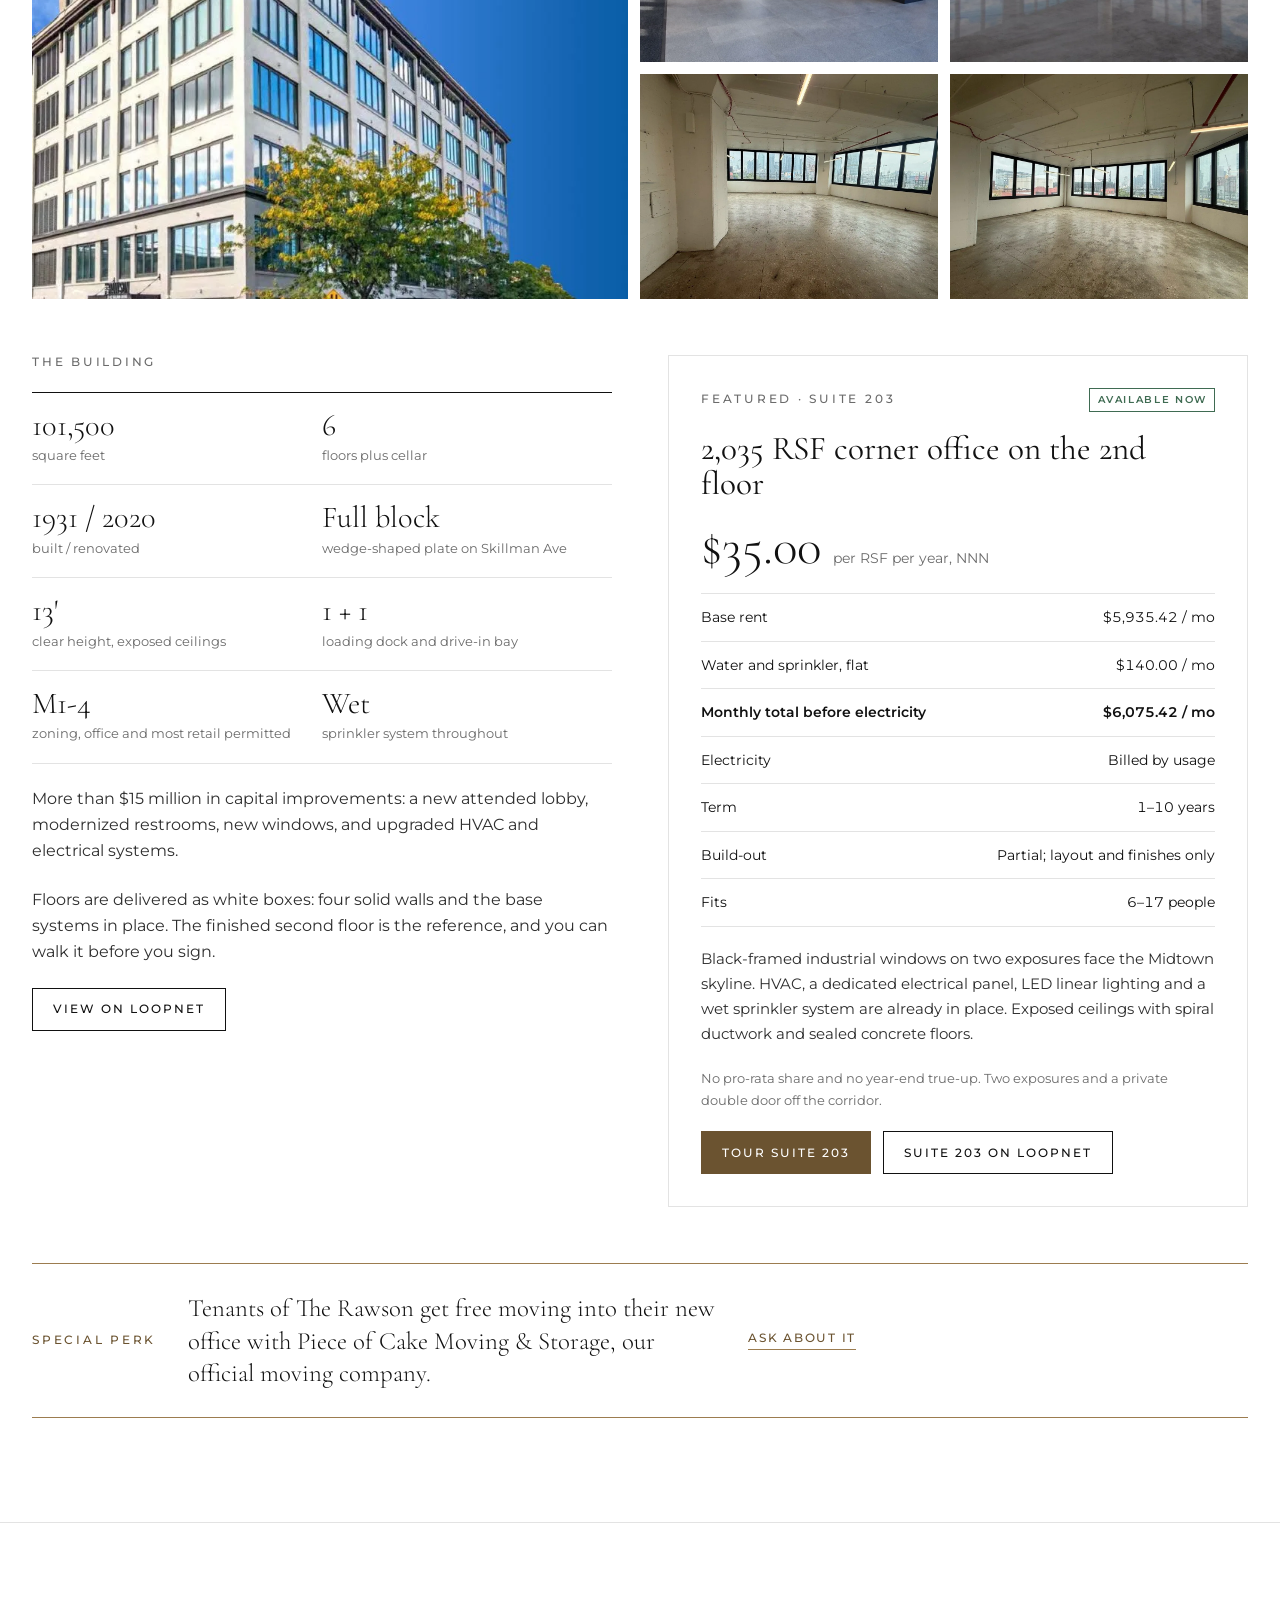
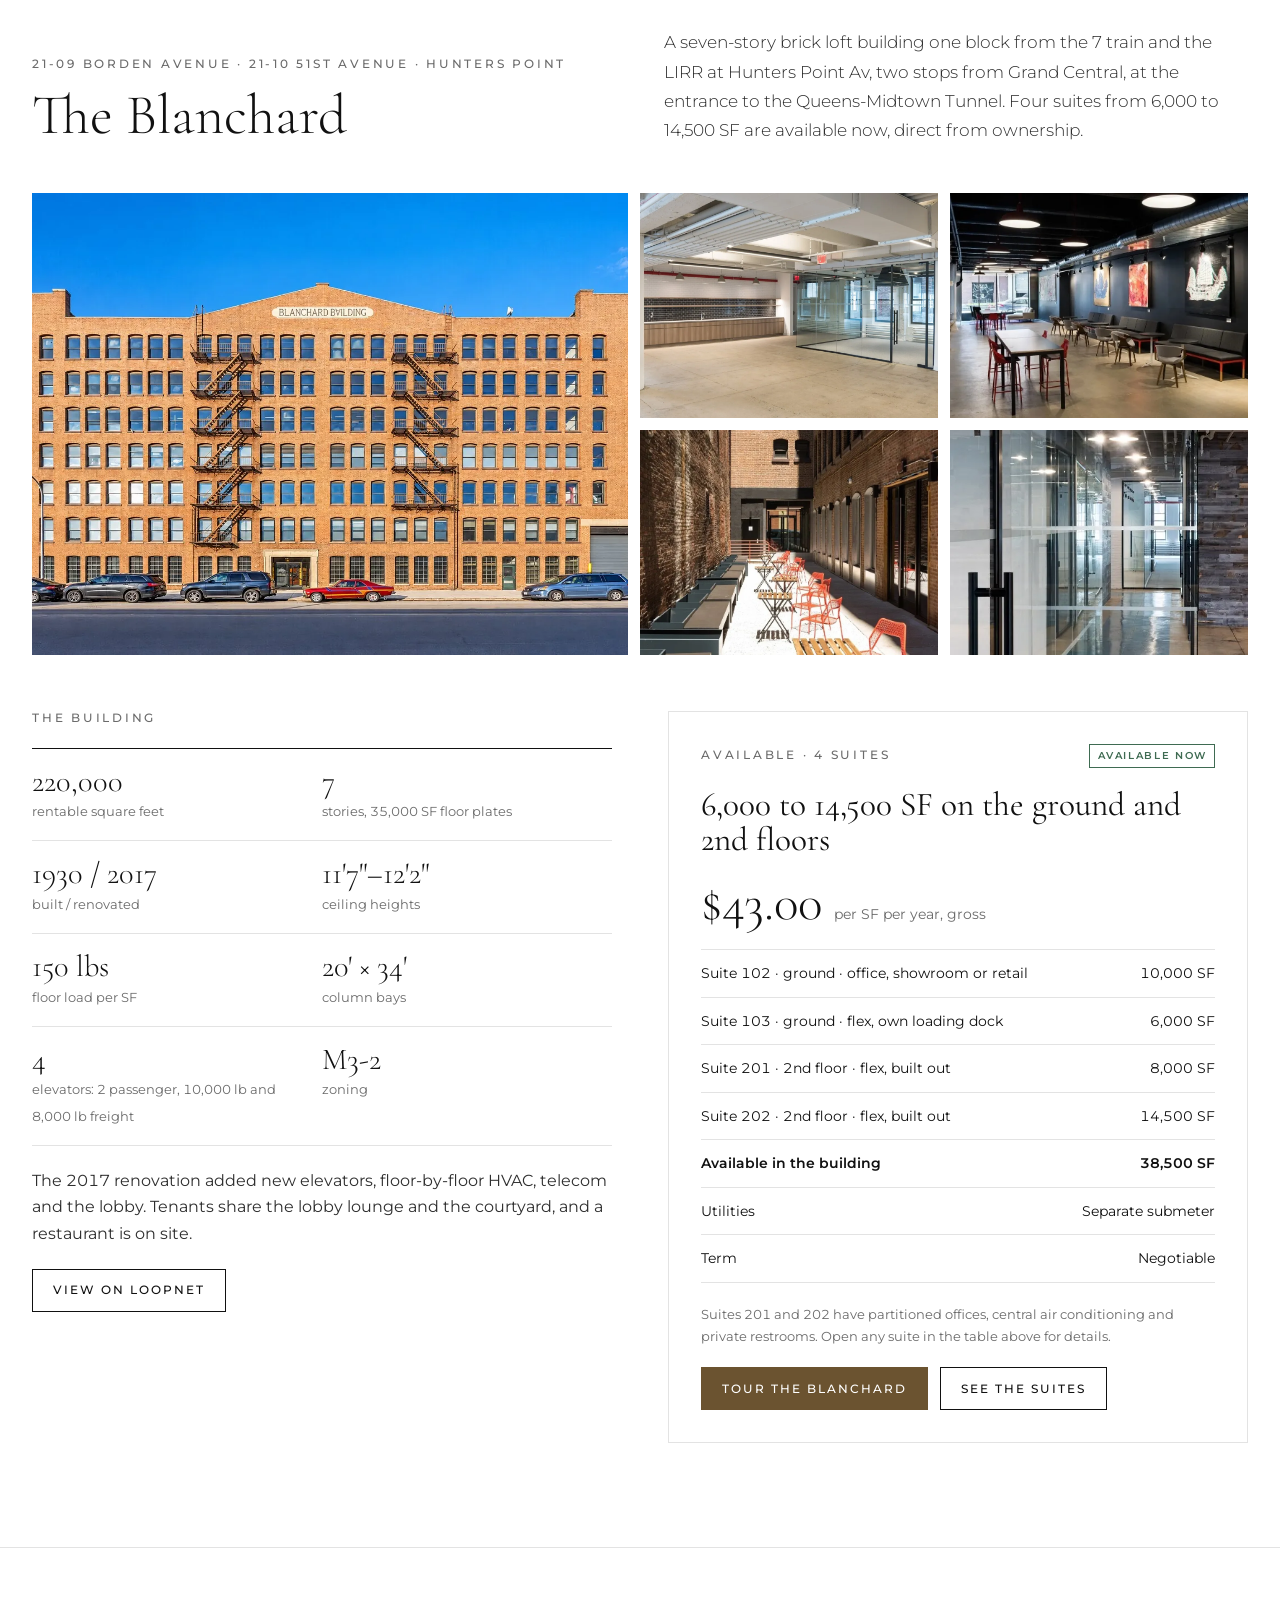
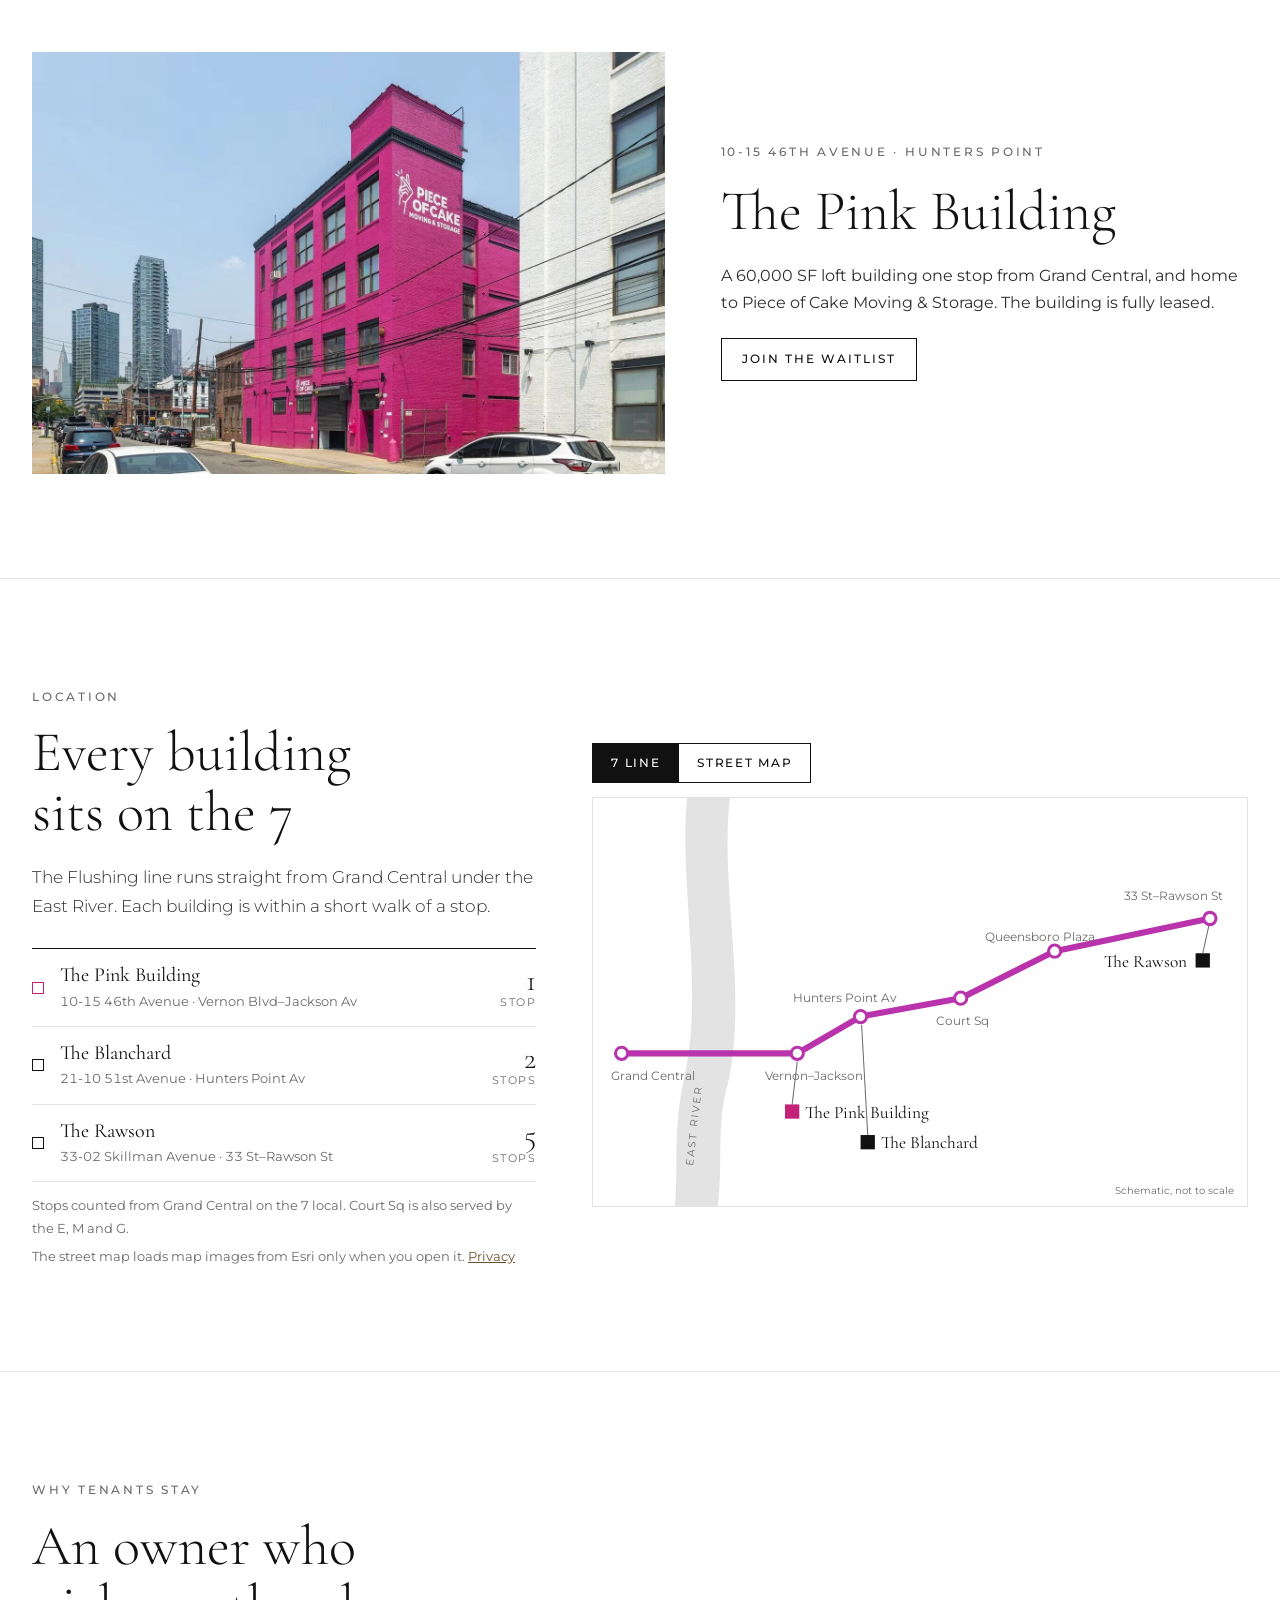
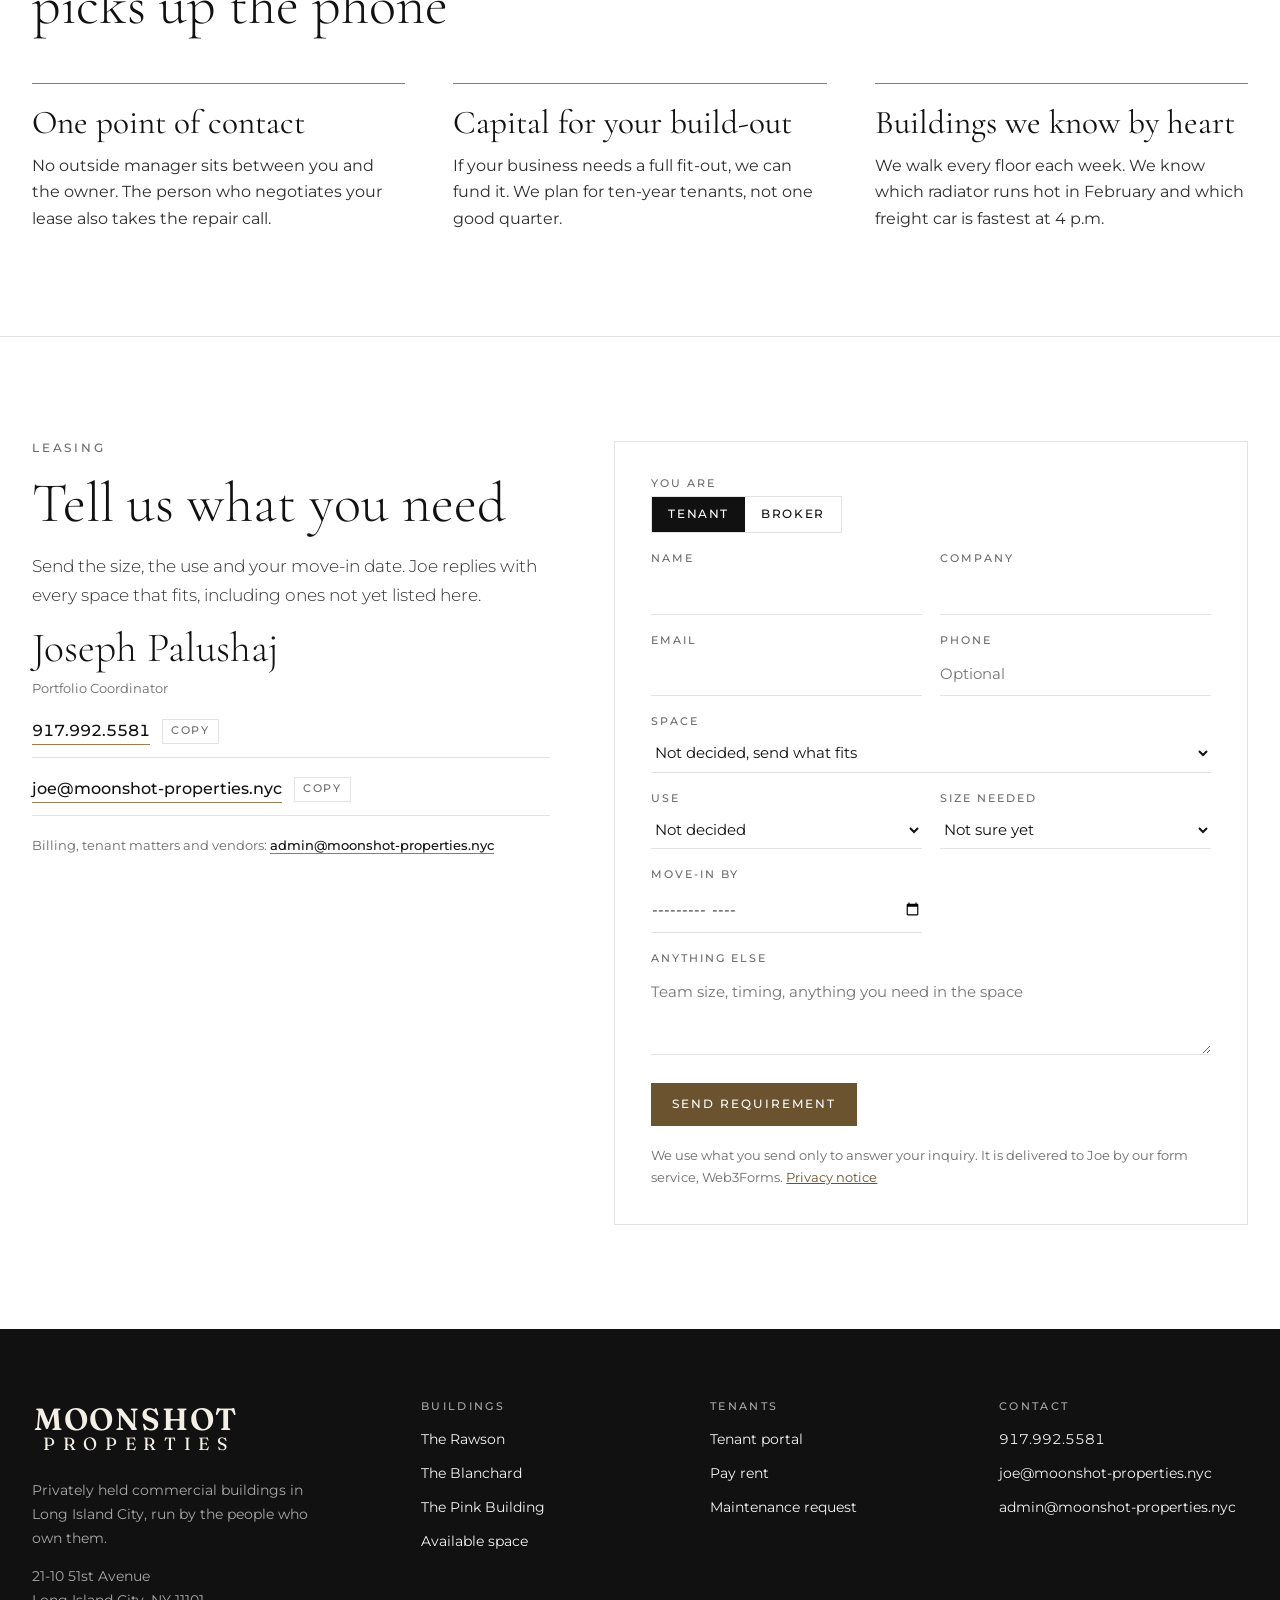
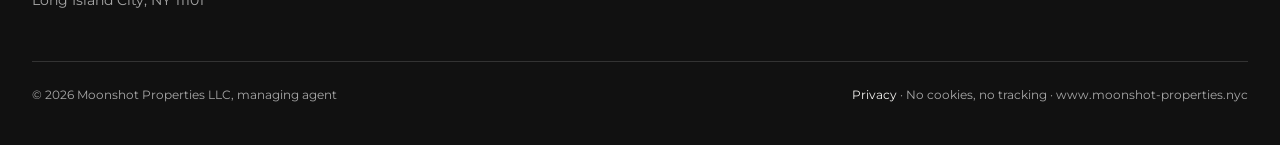
==== commit a74af282: "v6.7 Blanchard reel page; rent shown as gross, utilities submetered Co-Authored-By: Claude Opus 5.5 " ====
--- a/index.html
+++ b/index.html
@@ -677,13 +677,14 @@
         <div class="feature num" id="blanchard-suites">
           <div class="feature-top"><span class="label">Available · 4 suites</span><span class="st">Available now</span></div>
           <h3>6,000 to 14,500 SF on the ground and 2nd floors</h3>
-          <div class="price"><b>$43.00</b><span>per SF per year</span></div>
+          <div class="price"><b>$43.00</b><span>per SF per year, gross</span></div>
           <div class="lines">
             <div><span>Suite 102 · ground · office, showroom or retail</span><span>10,000 SF</span></div>
             <div><span>Suite 103 · ground · flex, own loading dock</span><span>6,000 SF</span></div>
             <div><span>Suite 201 · 2nd floor · flex, built out</span><span>8,000 SF</span></div>
             <div><span>Suite 202 · 2nd floor · flex, built out</span><span>14,500 SF</span></div>
             <div class="tot"><span>Available in the building</span><span>38,500 SF</span></div>
+            <div><span>Utilities</span><span>Separate submeter</span></div>
             <div><span>Term</span><span>Negotiable</span></div>
           </div>
           <p class="note">Suites 201 and 202 have partitioned offices, central air conditioning and private restrooms. Open any suite in the table above for details.</p>
